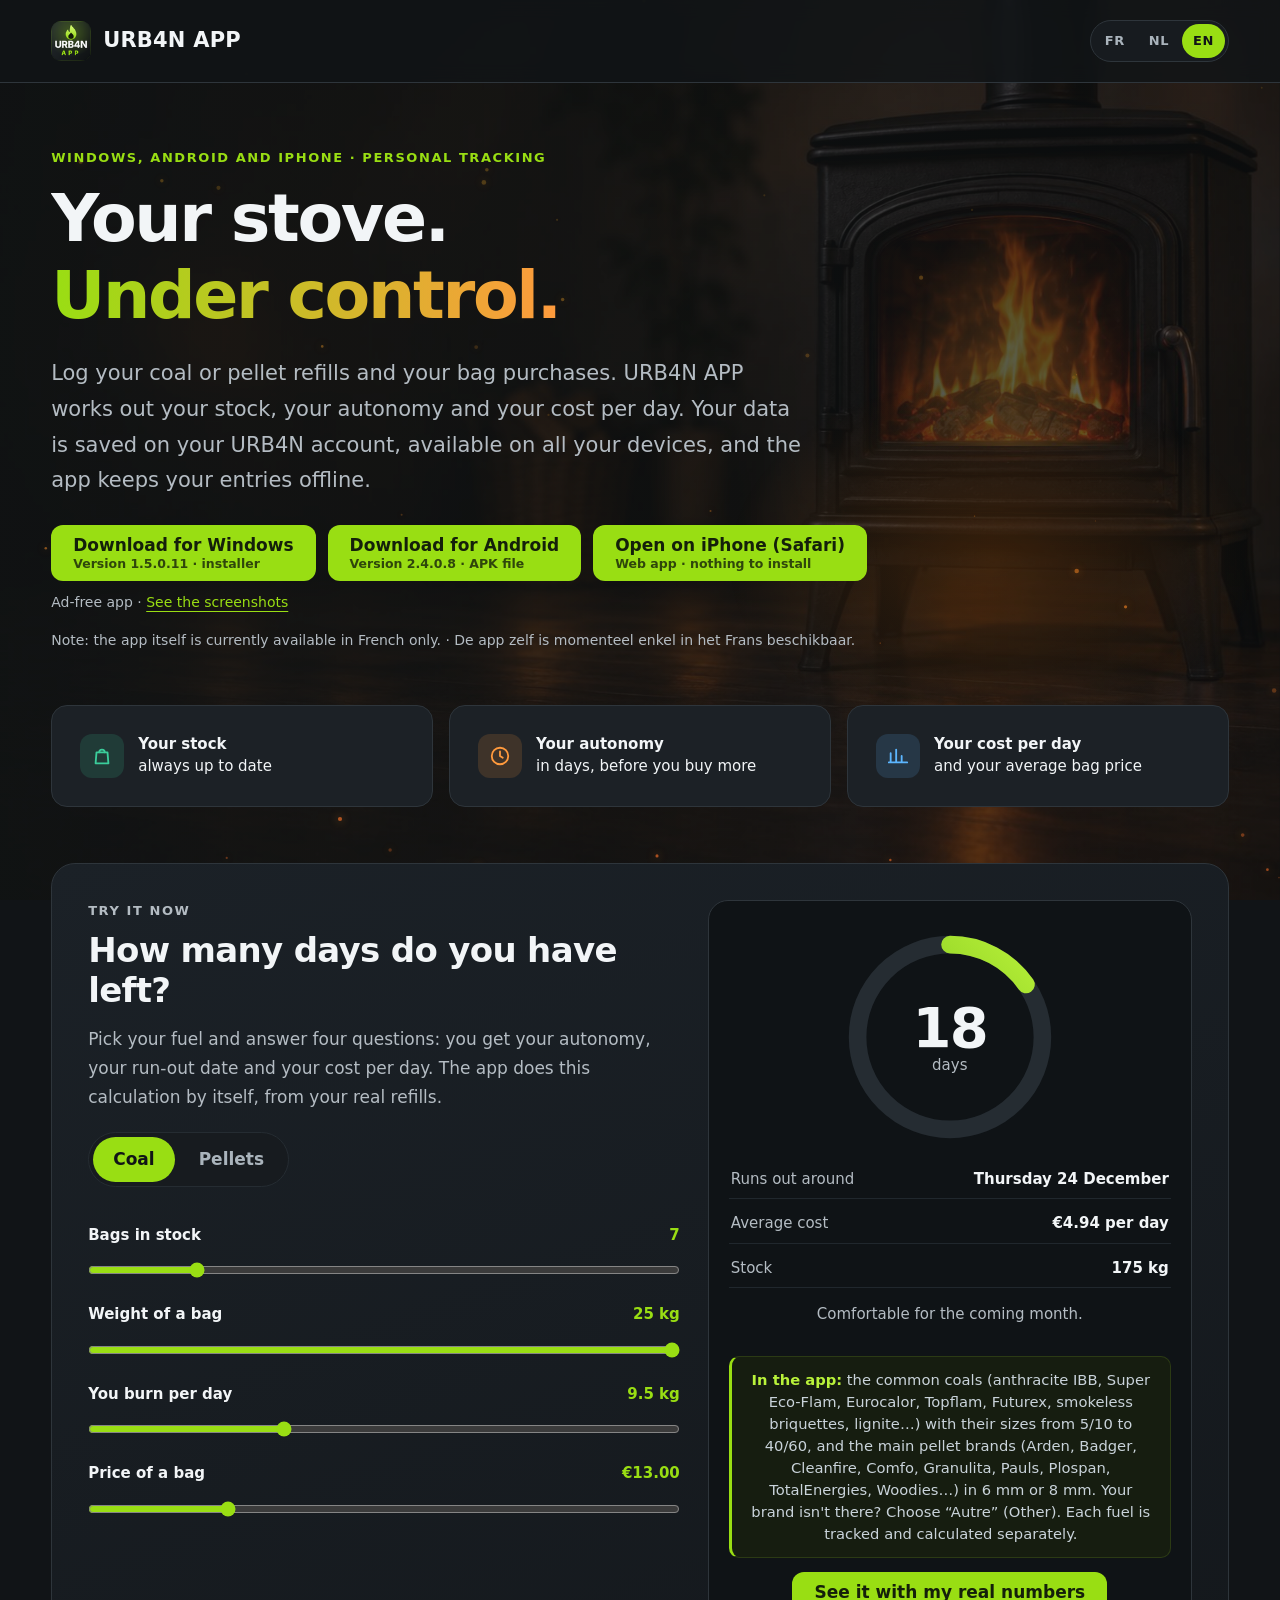
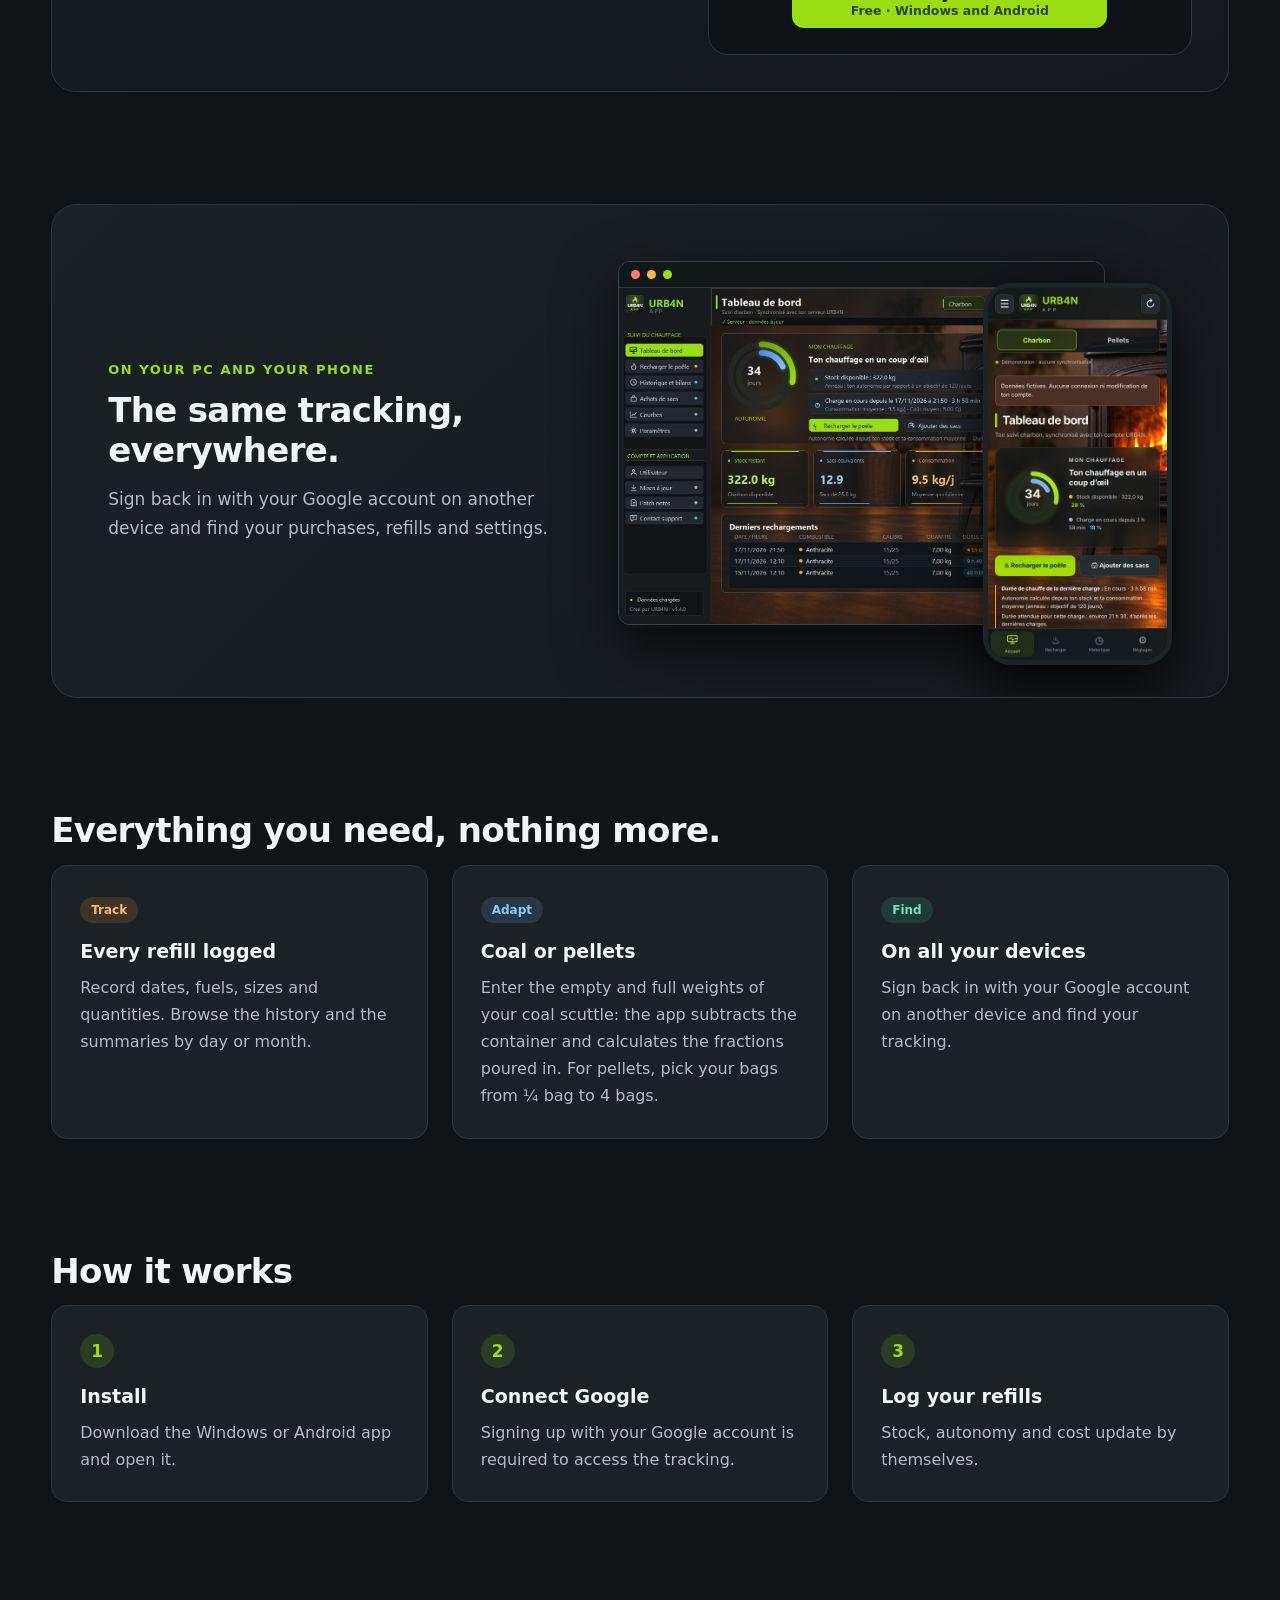
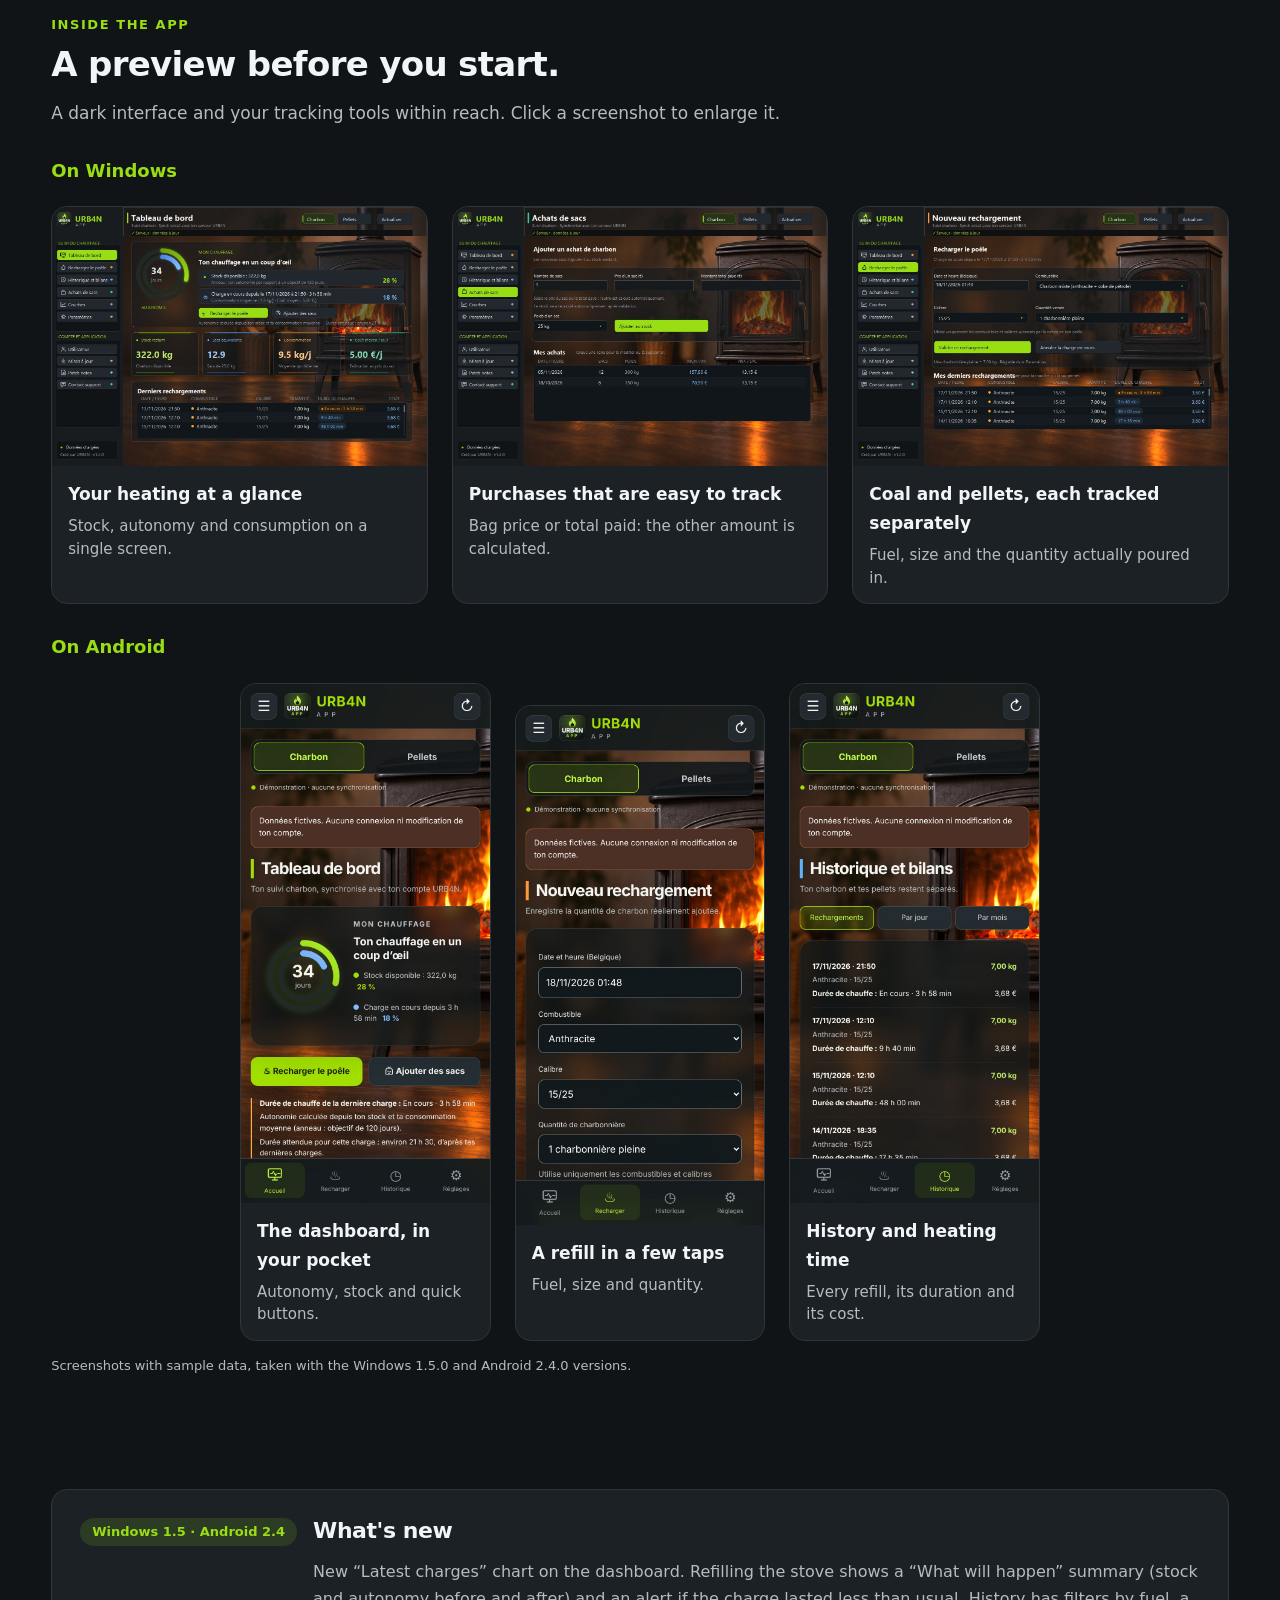
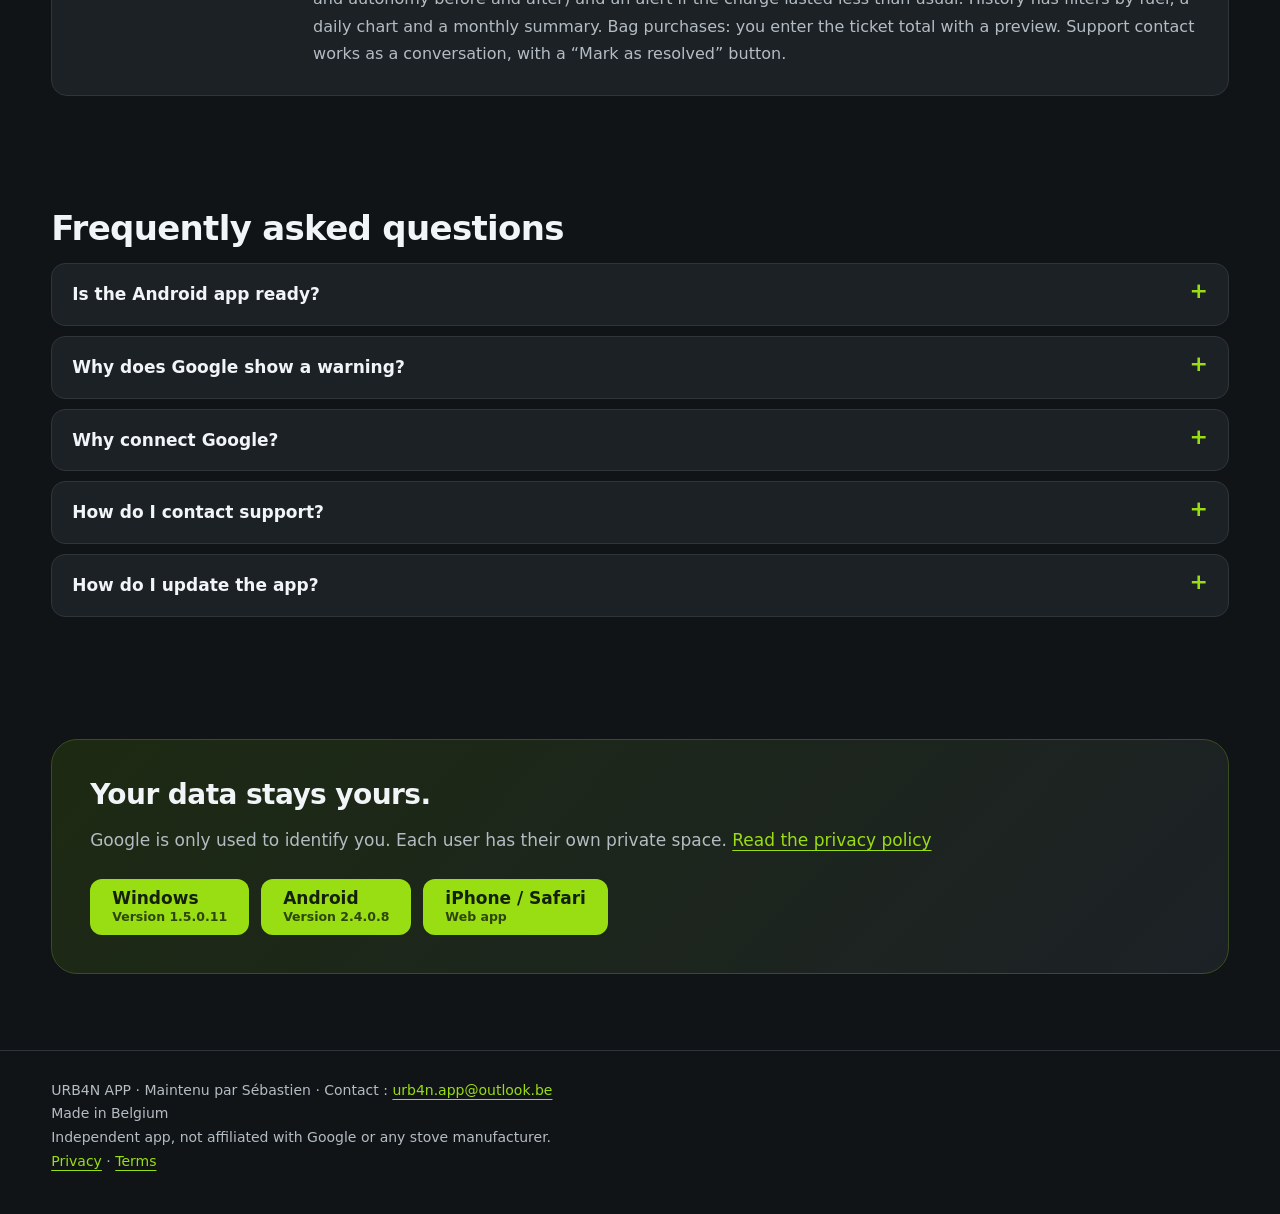
==== index.html @ 54192b62 "Site : versions 1.5.0.11 (Windows) et 2.4.0.8 (Android) Co-Authored-By: Claude Sonnet 5.5 <noreply@a" ====
<!doctype html>
<html lang="fr">
<head>
<meta charset="utf-8">
<meta name="viewport" content="width=device-width,initial-scale=1">
<meta name="description" content="URB4N APP : suivi personnel de ton poêle à charbon et à pellets sur Windows et Android, avec sauvegarde sur ton compte URB4N.">
<link rel="canonical" href="https://urb4n-app.github.io/">
<title>URB4N APP — Suivi de poêle à charbon et pellets</title>
<meta property="og:type" content="website">
<meta property="og:site_name" content="URB4N APP">
<meta property="og:locale" content="fr_BE">
<meta property="og:title" content="URB4N APP — Sais combien de jours il te reste de charbon ou de pellets">
<meta property="og:description" content="Suivi de ton poêle à charbon ou à pellets : stock, autonomie, coût par jour et alerte avant la fin de la charge. Gratuit, sans pub, sur Windows et Android.">
<meta property="og:url" content="https://urb4n-app.github.io/">
<meta property="og:image" content="https://urb4n-app.github.io/og.jpg?v=2">
<meta property="og:image:width" content="1200">
<meta property="og:image:height" content="630">
<meta property="og:image:alt" content="URB4N APP : un poêle allumé et le texte « Sais combien de jours il te reste de charbon ou de pellets »">
<meta name="twitter:card" content="summary_large_image">
<meta name="theme-color" content="#111417">
<link rel="stylesheet" href="style.css">
<link rel="stylesheet" href="anim.css">
<link rel="icon" type="image/png" href="favicon.png">
</head>
<body id="top"><svg width="0" height="0" style="position:absolute" aria-hidden="true" focusable="false"><filter id="heat" x="0" y="0" width="100%" height="100%" color-interpolation-filters="sRGB"><feTurbulence type="fractalNoise" baseFrequency="0.010 0.035" numOctaves="2" seed="3" result="n"><animate attributeName="baseFrequency" dur="5s" repeatCount="indefinite" values="0.010 0.035;0.015 0.05;0.009 0.04;0.013 0.032;0.010 0.035"/></feTurbulence><feDisplacementMap in="SourceGraphic" in2="n" scale="13" xChannelSelector="R" yChannelSelector="G"/></filter></svg><div class="scene" aria-hidden="true"><div class="scene-img"><div class="glass"><div class="glass-photo"></div></div></div></div><div class="shade" aria-hidden="true"></div><div class="fire" aria-hidden="true"></div>
<header>
<a class="brand" href="./"><img src="favicon.png" alt="" width="40" height="40">URB4N APP</a>

<div class="lang" role="group" aria-label="Langue"><button type="button" data-lang="fr" class="on" aria-pressed="true">FR</button><button type="button" data-lang="nl" aria-pressed="false">NL</button><button type="button" data-lang="en" aria-pressed="false">EN</button></div>
</header>
<main>
<div class="hero">
<div>
<p class="eyebrow">Windows, Android et iPhone · Suivi personnel</p>
<h1>Ton poêle.<br>Sous contrôle.</h1>
<p class="lede">Note tes rechargements de charbon ou de pellets et tes achats de sacs. URB4N APP calcule ton stock, ton autonomie et ton coût par jour. Tes données sont enregistrées sur ton compte URB4N, retrouvables sur tous tes appareils, et l’application garde ta saisie hors ligne.</p>
<div class="actions" id="telecharger">
<a class="button" href="https://github.com/realseb1502/urb4n-app-updates/releases/latest/download/URB4N-APP-Setup.exe">Télécharger pour Windows<small>Version 1.5.0.11 · installateur</small></a>
<a class="button" href="https://github.com/realseb1502/urb4n-app-updates/releases/download/android-v2.4.0.8/URB4N-APP-Android-Beta.apk">Télécharger pour Android<small>Version 2.4.0.8 · fichier APK</small></a>
<a class="button" href="app/">Ouvrir sur iPhone (Safari)<small>Application web · sans installation</small></a>
</div>
<p class="fine">Application sans pub · <a href="#apercus">Voir les captures</a></p>
<p class="fine lang-note" id="lang-note" hidden>Note: the app itself is currently available in French only. · De app zelf is momenteel enkel in het Frans beschikbaar.</p>
</div>
<div class="hero-art"><img src="logo.png" width="256" height="256" alt="Logo URB4N APP : une flamme sur fond sombre"></div>
</div>

<div class="promises">
<div class="card promise"><span class="pico stock"><svg width="22" height="22" viewBox="0 0 24 24" fill="none" stroke="currentColor" stroke-width="2" stroke-linecap="round" stroke-linejoin="round" aria-hidden="true"><path d="M6 8h12l1 12H5z"/><path d="M9 8a3 3 0 0 1 6 0"/></svg></span><p><b>Ton stock</b><br>toujours à jour</p></div>
<div class="card promise"><span class="pico auto"><svg width="22" height="22" viewBox="0 0 24 24" fill="none" stroke="currentColor" stroke-width="2" stroke-linecap="round" stroke-linejoin="round" aria-hidden="true"><circle cx="12" cy="12" r="9"/><path d="M12 7v5l3 2"/></svg></span><p><b>Ton autonomie</b><br>en jours, avant de racheter</p></div>
<div class="card promise"><span class="pico cost"><svg width="22" height="22" viewBox="0 0 24 24" fill="none" stroke="currentColor" stroke-width="2" stroke-linecap="round" stroke-linejoin="round" aria-hidden="true"><path d="M4 19V9M10 19V5M16 19v-7M22 19H2"/></svg></span><p><b>Ton coût par jour</b><br>et ton prix moyen du sac</p></div>
</div>


<section class="calc" id="calculateur" aria-labelledby="calc-title">
<div class="calc-box">
<div class="calc-intro">
<p class="eyebrow">Essaie tout de suite</p>
<h2 id="calc-title">Combien de jours te reste-t-il&nbsp;?</h2>
<p>Choisis ton combustible et réponds à quatre questions : tu vois ton autonomie, ta date de panne sèche et ton coût par jour. L’application fait ce calcul toute seule, à partir de tes vrais rechargements.</p>
<div class="calc-seg" role="group" aria-label="Combustible"><button type="button" class="on" data-fuel="charbon" aria-pressed="true">Charbon</button><button type="button" data-fuel="pellets" aria-pressed="false">Pellets</button></div>
<div class="calc-fields">
<label>Sacs en stock<span class="calc-val" id="v-sacs"></span><input id="c-sacs" type="range" min="0" max="40" step="1" value="7"></label>
<label>Poids d’un sac<span class="calc-val" id="v-kg"></span><input id="c-kg" type="range" min="10" max="25" step="1" value="25"></label>
<label>Tu brûles par jour<span class="calc-val" id="v-conso"></span><input id="c-conso" type="range" min="2" max="25" step="0.5" value="9.5"></label>
<label>Prix d’un sac<span class="calc-val" id="v-prix"></span><input id="c-prix" type="range" min="5" max="40" step="0.5" value="13"></label>
</div>
</div>
<div class="calc-out" aria-live="polite">
<div class="calc-ring" id="calc-ring" role="img" aria-label="Autonomie">
<svg viewBox="0 0 200 200" width="220" height="220" aria-hidden="true"><circle cx="100" cy="100" r="84" fill="none" stroke="#252c32" stroke-width="16"/><circle id="ring-arc" cx="100" cy="100" r="84" fill="none" stroke="url(#rg)" stroke-width="16" stroke-linecap="round" stroke-dasharray="0 600" transform="rotate(-90 100 100)"/><defs><linearGradient id="rg" x1="0" y1="0" x2="1" y2="1"><stop offset="0" stop-color="#5fa80a"/><stop offset="1" stop-color="#b9f23a"/></linearGradient></defs></svg>
<div class="ring-text"><b id="o-jours">0</b><span id="o-unit">jours</span></div>
</div>
<ul class="calc-facts">
<li><span>Panne sèche vers le</span><b id="o-date">—</b></li>
<li><span>Coût moyen</span><b id="o-cout">—</b></li>
<li><span>Stock</span><b id="o-stock">—</b></li>
</ul>
<p class="calc-msg" id="o-msg"></p>
<p class="calc-note"><b>Dans l’application :</b> les charbons courants (anthracite IBB, Super Eco-Flam, Eurocalor, Topflam, Futurex, boulets défumés, lignite…) avec leurs calibres du 5/10 au 40/60, et les principales marques de pellets (Arden, Badger, Cleanfire, Comfo, Granulita, Pauls, Plospan, TotalEnergies, Woodies…) en 6&nbsp;mm ou 8&nbsp;mm. Ta marque n’y est pas&nbsp;? Choisis «&nbsp;Autre&nbsp;». Chaque combustible est suivi et calculé séparément.</p>
<a class="button" href="#top">Voir ça avec mes vrais chiffres<small>Gratuit · Windows et Android</small></a>
</div>
</div>
</section>

<section class="everywhere" aria-labelledby="e-title">
<div class="everywhere-box">
<div class="everywhere-text">
<p class="eyebrow">Sur ton PC et ton téléphone</p>
<h2 id="e-title">Le même suivi, partout.</h2>
<p>Reconnecte ton compte Google sur un autre appareil et retrouve tes achats, tes rechargements et tes réglages.</p>
</div>
<div class="everywhere-art">
<div class="win-frame"><div class="win-bar"><i></i><i></i><i></i></div><img src="tableau-de-bord.jpg" width="1274" height="881" alt="Tableau de bord URB4N APP sur Windows" loading="lazy" decoding="async"></div>
<div class="phone-frame"><img src="android-accueil.jpg" width="824" height="1720" alt="Accueil de l’application Android" loading="lazy" decoding="async"></div>
</div>
</div>
</section>

<section aria-labelledby="f-title">
<h2 id="f-title">Tout ce qu’il faut, rien de plus.</h2>
<div class="grid">
<div class="card"><span class="ftag t-orange">Suivre</span><h3>Chaque rechargement noté</h3><p>Enregistre dates, combustibles, calibres et quantités. Consulte l’historique et les bilans par jour ou par mois.</p></div>
<div class="card"><span class="ftag t-blue">Adapter</span><h3>Charbon ou pellets</h3><p>Renseigne les poids vide et plein de ta charbonnière : l’application déduit le récipient et calcule les fractions versées. Pour les pellets, choisis tes sacs du ¼ de sac à 4 sacs.</p></div>
<div class="card"><span class="ftag t-teal">Retrouver</span><h3>Sur tous tes appareils</h3><p>Reconnecte ton compte Google sur un autre appareil et retrouve ton suivi.</p></div>
</div>
</section>

<section aria-labelledby="h-title">
<h2 id="h-title">Comment ça marche</h2>
<div class="grid">
<div class="card"><span class="num">1</span><h3>Installe</h3><p>Télécharge l’application Windows ou Android et ouvre-la.</p></div>
<div class="card"><span class="num">2</span><h3>Connecte Google</h3><p>Une inscription avec ton compte Google est requise pour accéder au suivi.</p></div>
<div class="card"><span class="num">3</span><h3>Note tes rechargements</h3><p>Stock, autonomie et coût se mettent à jour tout seuls.</p></div>
</div>
</section>

<section id="apercus" aria-labelledby="screenshots-title">
<div class="gallery-heading">
<div><p class="eyebrow">À l’intérieur de l’application</p><h2 id="screenshots-title">Un aperçu avant de te lancer.</h2></div>
</div>
<p class="gallery-intro">Une interface sombre et tes outils de suivi à portée de main. Clique sur une capture pour l’agrandir.</p>
<h3 class="gallery-sub">Sur Windows</h3>
<div class="gallery-grid">
<figure class="screenshot-card">
<a class="gallery-open" href="tableau-de-bord.jpg" data-caption="Tableau de bord — stock, autonomie et consommation en un coup d’œil (données fictives).">
<img src="tableau-de-bord.jpg" width="1274" height="881" alt="Tableau de bord URB4N APP : 34 jours d’autonomie, 322 kg de stock, consommation moyenne et derniers rechargements." loading="lazy" decoding="async"><span class="zoom-label" aria-hidden="true">Agrandir ↗</span></a>
<figcaption><h3>Ton chauffage en un coup d’œil</h3><p>Stock, autonomie et consommation sur un seul écran.</p></figcaption>
</figure>
<figure class="screenshot-card">
<a class="gallery-open" href="achats-sacs.jpg" data-caption="Achats de sacs — saisis le prix d’un sac ou le montant total payé (données fictives).">
<img src="achats-sacs.jpg" width="1274" height="881" alt="Achats de sacs : formulaire avec nombre de sacs, prix d’un sac et montant total payé, et liste des achats." loading="lazy" decoding="async"><span class="zoom-label" aria-hidden="true">Agrandir ↗</span></a>
<figcaption><h3>Des achats faciles à suivre</h3><p>Prix du sac ou total payé : l’autre montant est calculé.</p></figcaption>
</figure>
<figure class="screenshot-card">
<a class="gallery-open" href="rechargement.jpg" data-caption="Rechargement — choisis le combustible, le calibre et la quantité versée (données fictives).">
<img src="rechargement.jpg" width="1274" height="881" alt="Formulaire de rechargement avec choix du combustible, du calibre et de la quantité versée, et la liste des derniers rechargements." loading="lazy" decoding="async"><span class="zoom-label" aria-hidden="true">Agrandir ↗</span></a>
<figcaption><h3>Charbon et pellets, chacun son suivi</h3><p>Combustible, calibre et quantité réellement versée.</p></figcaption>
</figure>
</div>
<h3 class="gallery-sub">Sur Android</h3>
<div class="gallery-grid phone-grid">
<figure class="screenshot-card phone-card">
<a class="gallery-open" href="android-accueil.jpg" data-caption="Android — tableau de bord avec jours estimés et stock restant (données fictives).">
<img src="android-accueil.jpg" width="824" height="1720" alt="Tableau de bord Android : 34 jours estimés, stock de 322 kg, boutons Recharger le poêle et Ajouter des sacs." loading="lazy" decoding="async"><span class="zoom-label" aria-hidden="true">Agrandir ↗</span></a>
<figcaption><h3>Le tableau de bord, dans ta poche</h3><p>Autonomie, stock et boutons rapides.</p></figcaption>
</figure>
<figure class="screenshot-card phone-card">
<a class="gallery-open" href="android-rechargement.jpg" data-caption="Android — nouveau rechargement : date, combustible, calibre et quantité (données fictives).">
<img src="android-rechargement.jpg" width="824" height="1720" alt="Formulaire de nouveau rechargement Android avec date, combustible, calibre et quantité de charbonnière." loading="lazy" decoding="async"><span class="zoom-label" aria-hidden="true">Agrandir ↗</span></a>
<figcaption><h3>Un rechargement en quelques touches</h3><p>Combustible, calibre et quantité.</p></figcaption>
</figure>
<figure class="screenshot-card phone-card">
<a class="gallery-open" href="android-historique.jpg" data-caption="Android — historique des rechargements avec durée de chauffe et coût (données fictives).">
<img src="android-historique.jpg" width="824" height="1720" alt="Historique Android des rechargements avec quantité, durée de chauffe et coût." loading="lazy" decoding="async"><span class="zoom-label" aria-hidden="true">Agrandir ↗</span></a>
<figcaption><h3>Historique et durée de chauffe</h3><p>Chaque rechargement, sa durée et son coût.</p></figcaption>
</figure>
</div>
<p class="gallery-note">Captures avec des données fictives, réalisées avec les versions Windows 1.5.0 et Android 2.4.0.</p>
</section>

<section aria-labelledby="n-title">
<div class="card news">
<span class="tag">Windows 1.5 · Android 2.4</span>
<div><h2 id="n-title" style="font-size:22px">Nouveautés</h2>
<p>Nouveau graphique « Dernières charges » sur le tableau de bord. Recharger le poêle affiche un résumé « Ce qui va se passer » (stock et autonomie avant et après) et une alerte si la charge a duré moins longtemps que d’habitude. L’historique a des filtres par combustible, un graphique par jour et un bilan mensuel. Achats de sacs : tu saisis le total du ticket avec un aperçu. Contact support en conversation, avec un bouton « Marquer comme résolu ».</p>
</div>
</section>

<section aria-labelledby="q-title">
<h2 id="q-title">Questions fréquentes</h2>
<details><summary>L’application Android est-elle prête ?</summary><div><p>Oui, c’est la version 2.4.0.8, installée par fichier APK hors Google Play (Android 8 ou plus récent, appareil 64 bits avec services Google Play). Les mises à jour se font depuis la page « Mises à jour » de l’application.</p></div></details>
<details><summary>Pourquoi Google affiche-t-il un avertissement ?</summary><div><p>Le projet Google est en Production, mais la validation Google est encore en préparation : un avertissement et un plafond de connexions peuvent s’appliquer. Aucun compte Google n’est fourni avec l’application, et une installation vierge nécessite encore une configuration de connexion fournie par l’éditeur.</p></div></details>
<details><summary>Pourquoi connecter Google ?</summary><div><p>Google sert uniquement à prouver qui tu es (adresse e-mail et identifiant). Ton compte URB4N est créé à la première connexion et tes données sont enregistrées sur le serveur de l’éditeur, sans accès à ton Drive.</p></div></details>
<details><summary>Comment contacter le support ?</summary><div><p>Dans l’application, le menu « Contact support » (bouton « Créer un ticket ») envoie volontairement un titre, une description et, si tu le souhaites, une capture. Ces rapports sont conservés sur le serveur de l’éditeur. Tu retrouves ensuite la conversation dans la même page.</p></div></details>
<details><summary>Comment mettre à jour l’application ?</summary><div><p>Les mises à jour se font directement depuis l’application. Elle te propose la nouvelle version au démarrage.</p></div></details>
</section>

<section class="trust-cta" aria-labelledby="t-title">
<div class="trust-box">
<div><h2 id="t-title">Tes données restent à toi.</h2>
<p>Google sert uniquement à t’identifier. Chaque utilisateur a son propre espace privé. <a href="confidentialite.html">Lire la confidentialité</a></p></div>
<div class="actions">
<a class="button" href="https://github.com/realseb1502/urb4n-app-updates/releases/latest/download/URB4N-APP-Setup.exe">Windows<small>Version 1.5.0.11</small></a>
<a class="button" href="https://github.com/realseb1502/urb4n-app-updates/releases/download/android-v2.4.0.8/URB4N-APP-Android-Beta.apk">Android<small>Version 2.4.0.8</small></a>
<a class="button" href="app/">iPhone / Safari<small>Application web</small></a>
</div>
</div>
</section>
</main>
<footer>URB4N APP · Maintenu par Sébastien · Contact : <a href="mailto:urb4n.app@outlook.be">urb4n.app@outlook.be</a>
<br>Fait en Belgique<br>Application indépendante, sans affiliation avec Google ou un fabricant de poêles.<br><a href="confidentialite.html">Confidentialité</a> · <a href="conditions.html">Conditions</a></footer>
<dialog class="capture-viewer" id="capture-viewer" aria-labelledby="capture-caption">
<form method="dialog"><button class="capture-close" aria-label="Fermer la capture">Fermer <span aria-hidden="true">×</span></button></form>
<img id="capture-image" alt="">
<p id="capture-caption"></p>
<div class="capture-navigation"><button type="button" id="capture-prev" aria-label="Capture précédente">← Précédente</button><span id="capture-position" aria-live="polite"></span><button type="button" id="capture-next" aria-label="Capture suivante">Suivante →</button></div>
</dialog>
<script src="i18n.js"></script>
<script src="gallery.js" defer></script>
<script src="flame.js" defer></script><script src="anim.js" defer></script><script>
(function(){
var $=function(i){return document.getElementById(i)};
var f1=new Intl.NumberFormat("fr-BE",{maximumFractionDigits:1}),eur=new Intl.NumberFormat("fr-BE",{style:"currency",currency:"EUR"});
function L(){return window.URB4N_I18N?window.URB4N_I18N.dyn():{day:"jour",days:"jours",per:" par jour",out:"déjà en panne",loc:"fr-BE",aria:"Autonomie : ",m0:"Plus de stock : il est temps d’en racheter.",m1:"Moins d’une semaine : pense à racheter des sacs.",m2:"Confortable pour le mois qui vient.",m3:"Belle réserve : tu es tranquille pour longtemps."}}
function calc(){
 var l=L(),f1=new Intl.NumberFormat(l.loc,{maximumFractionDigits:1}),eur=new Intl.NumberFormat(l.loc,{style:"currency",currency:"EUR"});
 var sacs=+$("c-sacs").value,kg=+$("c-kg").value,conso=+$("c-conso").value,prix=+$("c-prix").value;
 var stock=sacs*kg,jours=conso>0?stock/conso:0,j=Math.floor(jours);
 $("v-sacs").textContent=sacs;$("v-kg").textContent=kg+" kg";$("v-conso").textContent=f1.format(conso)+" kg";$("v-prix").textContent=eur.format(prix);
 $("o-jours").textContent=j;$("o-unit").textContent=j<=1?l.day:l.days;
 $("o-stock").textContent=f1.format(stock)+" kg";
 $("o-cout").textContent=kg>0?eur.format(conso*prix/kg)+l.per:"—";
 var d=new Date();d.setDate(d.getDate()+j);
 $("o-date").textContent=stock>0?d.toLocaleDateString(l.loc,{weekday:"long",day:"numeric",month:"long"}):l.out;
 var arc=$("ring-arc"),len=2*Math.PI*84,r=Math.max(0,Math.min(1,jours/120));
 arc.setAttribute("stroke-dasharray",(len*r)+" "+len);
 $("o-msg").textContent=j<=0?l.m0:j<7?l.m1:j<30?l.m2:l.m3;
 $("calc-ring").setAttribute("aria-label",l.aria+j+" "+(j<=1?l.day:l.days));
}
var FUEL={charbon:{kg:[10,25,25],conso:[2,25,9.5],prix:[5,40,13],sacs:7},pellets:{kg:[5,15,15],conso:[1,15,6],prix:[3,15,7.5],sacs:20}};
function setFuel(n){var F=FUEL[n];[["kg","c-kg"],["conso","c-conso"],["prix","c-prix"]].forEach(function(p){var e=$(p[1]),v=F[p[0]];e.min=v[0];e.max=v[1];e.value=v[2]});$("c-sacs").value=F.sacs;
 document.querySelectorAll(".calc-seg button").forEach(function(b){var on=b.dataset.fuel===n;b.classList.toggle("on",on);b.setAttribute("aria-pressed",on)});calc()}
document.querySelectorAll(".calc-seg button").forEach(function(b){b.addEventListener("click",function(){setFuel(b.dataset.fuel)})});
document.addEventListener("langchange",calc);
document.querySelectorAll(".calc input").forEach(function(e){e.addEventListener("input",calc)});calc();
})();
</script>
<script data-goatcounter="https://urb4napp.goatcounter.com/count" async src="//gc.zgo.at/count.js"></script>
</body>
</html>
---- style.css ----
:root{color-scheme:dark;--bg:#111417;--bg2:#171b1f;--card:#1c2126;--line:#2e353b;--accent:#99de13;--accent-ink:#14200a;--text:#f2f5f7;--muted:#b4bcc3;--warm:#ff9a3d}
*{box-sizing:border-box}
html{scroll-behavior:smooth}
body{margin:0;background:var(--bg);color:var(--text);font:17px/1.7 system-ui,-apple-system,"Segoe UI",sans-serif}
a{color:var(--accent);text-underline-offset:4px}
img{max-width:100%}
header,main,footer{max-width:none;margin:auto;padding:0 24px}
header{flex-wrap:wrap;display:flex;align-items:center;justify-content:space-between;gap:20px;padding-top:20px;padding-bottom:20px;border-bottom:1px solid var(--line)}
.brand{display:flex;align-items:center;gap:12px;font-weight:800;font-size:21px;letter-spacing:.01em;text-decoration:none;color:var(--text)}
.brand img{width:40px;height:40px;border-radius:10px}
nav{display:flex;gap:22px;flex-wrap:wrap;font-size:15px}
nav a{color:var(--muted);text-decoration:none}
nav a:hover,nav a[aria-current]{color:var(--text)}
h1{font-size:clamp(34px,5.6vw,62px);line-height:1.07;letter-spacing:-.035em;margin:14px 0 20px}
h2{font-size:clamp(24px,3.2vw,34px);line-height:1.2;letter-spacing:-.02em;margin:0 0 14px}
h3{font-size:19px;margin:0 0 6px}
p{margin:0 0 14px}
.eyebrow{color:var(--accent);font-size:13px;font-weight:700;letter-spacing:.12em;text-transform:uppercase;margin:0 0 8px}
.date{color:var(--muted);font-size:14px}
.hero{display:grid;grid-template-columns:1.1fr .9fr;gap:40px;align-items:center;padding:64px 0 48px}
.lede{font-size:19px;color:var(--muted);max-width:34em}
.hero-art{display:flex;justify-content:center}
.hero-art img{width:min(100%,320px);height:auto;border-radius:56px;box-shadow:0 30px 90px #99de1326,0 0 0 1px #ffffff14}
.actions{display:flex;flex-wrap:wrap;gap:12px;margin:26px 0 10px}
.button{display:inline-flex;flex-direction:column;justify-content:center;min-height:56px;padding:9px 22px;border-radius:12px;background:var(--accent);color:var(--accent-ink);font-weight:800;text-decoration:none;line-height:1.25;transition:transform .15s,filter .15s}
.button small{font-weight:600;font-size:12.5px;opacity:.8}
.button:hover{filter:brightness(1.08);transform:translateY(-1px)}
.button.ghost{background:transparent;color:var(--text);border:1px solid #4a545c}
.button.ghost:hover{border-color:var(--accent)}
.button.disabled{opacity:.6;cursor:not-allowed;border-style:dashed}.button.disabled:hover{border-color:#4a545c;filter:none;transform:none}
.button:focus-visible,a:focus-visible,summary:focus-visible{outline:3px solid var(--accent);outline-offset:3px}
.fine{font-size:14px;color:var(--muted)}
section{padding:44px 0}
.alt{background:var(--bg2);border-block:1px solid var(--line);max-width:none;padding-inline:0}
.wrap{max-width:none;margin:auto;padding:0 24px}
.grid{display:grid;grid-template-columns:repeat(3,1fr);gap:16px}
.card{background:var(--card);border:1px solid var(--line);border-radius:16px;padding:22px}
.card p{color:var(--muted);margin:0;font-size:16px}
.card .num{display:inline-grid;place-items:center;width:34px;height:34px;border-radius:50%;background:#99de1322;color:var(--accent);font-weight:800;margin-bottom:12px}
.notice{background:var(--card);border:1px solid var(--line);border-left:4px solid var(--warm);border-radius:14px;padding:20px 22px}
.notice p{color:var(--muted);margin:0 0 8px;font-size:16px}
.notice p:last-child{margin:0}
.news{display:flex;gap:16px;align-items:flex-start}
.tag{flex:none;background:#99de1322;color:var(--accent);font-weight:800;font-size:13px;border-radius:999px;padding:3px 12px}
.gallery-heading{display:flex;justify-content:space-between;align-items:flex-end;gap:16px;flex-wrap:wrap}
.gallery-intro{color:var(--muted)}
.gallery-grid{display:grid;grid-template-columns:repeat(3,1fr);gap:16px;margin-top:20px}
.screenshot-card{margin:0;background:var(--card);border:1px solid var(--line);border-radius:16px;overflow:hidden}
.gallery-open{position:relative;display:block;overflow:hidden}
.gallery-open img{display:block;width:100%;height:auto;transition:transform .3s}
.gallery-open:hover img{transform:scale(1.03)}
.zoom-label{position:absolute;right:10px;bottom:10px;background:#000b;color:#fff;font-size:12px;border-radius:8px;padding:3px 9px}
figcaption{padding:14px 16px}
figcaption p{margin:0;color:var(--muted);font-size:15px;line-height:1.5}
figcaption h3{font-size:17px}
.gallery-sub{margin:28px 0 0;font-size:18px;color:var(--accent)}
.phone-grid{max-width:800px;margin-inline:auto}
.phone-card .gallery-open img{aspect-ratio:824/1720;object-fit:cover;object-position:top}
.gallery-note{font-size:13px;color:var(--muted);margin:14px 0 0}
details{background:var(--card);border:1px solid var(--line);border-radius:14px;margin:0 0 10px}
summary{cursor:pointer;padding:16px 20px;font-weight:700;list-style:none;display:flex;justify-content:space-between;gap:16px}
summary::-webkit-details-marker{display:none}
summary::after{content:"+";color:var(--accent);font-size:22px;line-height:1}
details[open] summary::after{content:"–"}
details div{padding:0 20px 14px;color:var(--muted);font-size:16px}
details p{margin:0 0 10px}
.body{max-width:760px;margin:auto;padding:48px 0 40px}
.body h2{margin-top:34px;font-size:24px}
.body li{margin-bottom:8px}
.body p,.body li{color:#dfe5ea}
footer{border-top:1px solid var(--line);padding-top:28px;padding-bottom:40px;color:var(--muted);font-size:14px;margin-top:20px}
.capture-viewer{width:min(1400px,96vw);max-height:95dvh;padding:20px;border:1px solid var(--line);border-radius:18px;background:#141719;color:var(--text);overflow:auto;box-shadow:0 30px 100px #0009}
.capture-viewer::backdrop{background:#000d;backdrop-filter:blur(6px)}
.capture-viewer form{display:flex;justify-content:flex-end;margin-bottom:12px}
.capture-viewer button{font:inherit;font-size:14px;color:var(--text);background:#242a2f;border:1px solid #454d54;border-radius:9px;padding:8px 13px;cursor:pointer}
.capture-viewer button:hover{border-color:var(--accent)}
.capture-viewer button:focus-visible{outline:3px solid var(--accent);outline-offset:3px}
.capture-viewer img{display:block;max-width:100%;max-height:70dvh;width:auto;height:auto;margin:auto;border-radius:8px}
#capture-caption{margin:16px 0;font-size:15px;color:var(--muted);text-align:center}
.capture-navigation{display:flex;justify-content:space-between;align-items:center;gap:12px}
#capture-position{font-size:13px;color:var(--muted)}
body.viewer-open{overflow:hidden}
@media(min-width:761px){.hero{grid-template-columns:1fr;min-height:520px}.hero-art{display:none}}
@media(max-width:760px){.hero{grid-template-columns:1fr;padding:36px 0 28px;gap:24px}.hero-art{order:-1;justify-content:flex-start}.hero-art img{width:112px;border-radius:28px}.grid,.gallery-grid{grid-template-columns:1fr}.actions .button{width:100%}.news{flex-direction:column;gap:8px}section{padding:32px 0}}
@media(prefers-reduced-motion:reduce){html{scroll-behavior:auto}*{transition:none!important}}

.scene{position:fixed;inset:0;z-index:-3;overflow:hidden;background:#0e1011}
.scene-img{position:absolute;top:50%;transform:translateY(-50%);width:max(100vw,140vh);aspect-ratio:1484/1060;left:calc((100vw - max(100vw,140vh))*.68);background:url(stove-room.jpg) 0 0/100% 100% no-repeat}
.glass{position:absolute;left:69.2%;top:24.5%;width:19%;height:25%;overflow:hidden;border-radius:38% 38% 3% 3%/26% 26% 3% 3%;filter:url(#heat)}
.glass-photo{position:absolute;width:526.3%;height:400%;left:-364.2%;top:-98%;background:url(stove-room.jpg) 0 0/100% 100% no-repeat}
.glass.gl{filter:none}.glass.gl .glass-photo{display:none}.glass-canvas{position:absolute;inset:0;width:100%;height:100%;display:block}.glass::after{content:"";position:absolute;inset:0;background:radial-gradient(ellipse at 50% 95%,#ffb43c88,transparent 70%);mix-blend-mode:screen;animation:glow 1.7s ease-in-out infinite alternate}
@keyframes glow{0%{opacity:.15}30%{opacity:.7}55%{opacity:.35}100%{opacity:.85}}
.shade{position:fixed;inset:0;z-index:-2;pointer-events:none;background:linear-gradient(90deg,#101314ee,#101314a0)}
.fire{position:fixed;right:0;bottom:15vh;width:45vw;height:45vh;z-index:-1;pointer-events:none;background:radial-gradient(ellipse,#ff74002e,transparent 65%);animation:flicker 2.8s ease-in-out infinite alternate}
@keyframes flicker{0%{opacity:.3;transform:scaleY(.88)}38%{opacity:.7}62%{opacity:.45;transform:scaleY(1)}100%{opacity:.85;transform:scaleY(1.06)}}
@media(max-width:760px){.shade{background:linear-gradient(180deg,#101314f0,#101314b8)}.fire{width:80vw}}
@media(prefers-reduced-motion:reduce){.fire,.glass::after{animation:none}.glass{filter:none}.fire{opacity:.5}}

/* Accueil : promesses, « partout », étiquettes et bloc final */
.promises{display:grid;grid-template-columns:repeat(3,1fr);gap:16px;margin-top:-10px}
.card{transition:transform .2s ease,border-color .2s ease}
.card:hover{transform:translateY(-4px);border-color:#99de1388}
.promise{display:flex;gap:14px;align-items:center;padding:18px 20px}
.promise p{color:var(--text);font-size:15px;line-height:1.45}
.promise p b{font-weight:700}
.pico{flex:none;display:grid;place-items:center;width:44px;height:44px;border-radius:12px}
.pico.stock{background:#3bcd9b26;color:#3bcd9b}.pico.auto{background:#ff9a3d26;color:#ff9a3d}.pico.cost{background:#5cb6ff26;color:#5cb6ff}
.everywhere-box{display:grid;grid-template-columns:1fr 1.2fr;gap:30px;align-items:center;background:linear-gradient(135deg,#1c2126,#161a1e);border:1px solid var(--line);border-radius:26px;padding:40px;overflow:hidden}
.everywhere-text h2{font-size:clamp(26px,3.2vw,34px)}
.everywhere-text p:last-child{color:var(--muted);margin:0}
.everywhere-art{position:relative;min-height:320px}
.win-frame{width:88%;background:#171c20;border:1px solid #39434a;border-radius:12px;box-shadow:0 24px 60px #000a;overflow:hidden}
.win-bar{display:flex;gap:7px;padding:8px 12px;background:#12171a;border-bottom:1px solid var(--line)}
.win-bar i{width:9px;height:9px;border-radius:50%;background:#ff7a6b}.win-bar i:nth-child(2){background:#f5b94a}.win-bar i:nth-child(3){background:var(--accent)}
.win-frame img{display:block;width:100%;height:auto}
.phone-frame{position:absolute;right:0;bottom:-24px;width:34%;max-width:150px;background:#0b0e10;border:5px solid #1d2428;border-radius:28px;box-shadow:0 24px 60px #000c;overflow:hidden}
.phone-frame img{display:block;width:100%;height:auto}
.ftag{display:inline-block;font-size:12px;font-weight:700;padding:3px 11px;border-radius:99px;margin-bottom:12px}
.t-orange{background:#ff9a3d26;color:#ffb866}.t-blue{background:#5cb6ff26;color:#8cc9ff}.t-teal{background:#3bcd9b26;color:#6fe0bb}
.trust-box{display:flex;flex-wrap:wrap;gap:24px;align-items:center;justify-content:space-between;background:linear-gradient(135deg,#1d2a12,#1c2126);border:1px solid #3a4d22;border-radius:26px;padding:38px}
.trust-box h2{font-size:clamp(22px,2.6vw,28px)}
.trust-box p{color:var(--muted);margin:0}
.trust-box .actions{margin:0}
@media(max-width:760px){.promises{grid-template-columns:1fr}.everywhere-box{grid-template-columns:1fr;padding:26px}.everywhere-art{min-height:0;margin-bottom:30px}.trust-box{padding:26px}}
@media(prefers-reduced-motion:reduce){.card,.card:hover{transition:none;transform:none}}
@media(min-width:1100px){header,main,footer,.wrap{padding-left:4vw;padding-right:4vw}h1{font-size:clamp(56px,5.2vw,84px)}.lede{font-size:21px;max-width:36em}.grid{gap:24px}.card{padding:28px}section{padding:56px 0}.everywhere-box{padding:56px;gap:48px}.everywhere-art{min-height:380px}.phone-frame{max-width:190px}.gallery-grid{gap:24px}}

/* Calculateur d'autonomie */
.calc-box{display:grid;grid-template-columns:1.1fr .9fr;gap:28px;background:linear-gradient(160deg,#1b2127,#14181c);border:1px solid var(--line);border-radius:24px;padding:36px}
.calc-intro p{color:var(--muted)}
.calc-fields{display:grid;gap:18px;margin-top:22px}
.calc-fields label{display:grid;grid-template-columns:1fr auto;gap:8px 12px;font-weight:600;font-size:15px}
.calc-fields input{grid-column:1/-1;width:100%;accent-color:var(--accent);height:28px;margin:0}
.calc-val{color:var(--accent);font-weight:800;font-variant-numeric:tabular-nums}
.calc-out{display:flex;flex-direction:column;align-items:center;justify-content:center;gap:14px;text-align:center;background:#0f1316;border:1px solid var(--line);border-radius:20px;padding:26px 20px}
.calc-ring{position:relative;width:220px;height:220px}
.ring-text{position:absolute;inset:0;display:grid;place-content:center;line-height:1.05}
.ring-text b{font-size:56px;letter-spacing:-.03em}
.ring-text span{color:var(--muted);font-size:15px}
.calc-facts{list-style:none;margin:0;padding:0;display:grid;gap:6px;width:100%}
.calc-facts li{display:flex;justify-content:space-between;gap:12px;font-size:15px;border-bottom:1px solid #20272d;padding:6px 2px}
.calc-facts span{color:var(--muted)}
.calc-facts b{text-align:right}
.calc-msg{margin:0;color:var(--muted);font-size:15px;min-height:1.5em}
@media(max-width:860px){.calc-box{grid-template-columns:1fr;padding:24px}}
@media(prefers-reduced-motion:no-preference){#ring-arc{transition:stroke-dasharray .35s ease}}

.calc-seg{display:inline-flex;gap:4px;padding:4px;margin:6px 0 14px;border:1px solid #252c32;border-radius:999px;background:#171b1f}
.calc-seg button{font:inherit;font-weight:600;color:#aab4bc;background:none;border:0;border-radius:999px;padding:8px 20px;cursor:pointer}
.calc-seg button.on{background:#99de13;color:#111417}
.calc-seg button:focus-visible{outline:2px solid #99de13;outline-offset:2px}
.calc-note{margin:14px 0 0;padding:12px 14px;border:1px solid #2b3a14;border-left:3px solid #99de13;border-radius:10px;background:#161d10;color:#c9d3da;font-size:.92rem;line-height:1.5}
.calc-note b{color:#b9f23a}

.lang{display:inline-flex;gap:2px;padding:3px;border:1px solid var(--line);border-radius:999px;background:#171b1f;flex:none}
.lang button{font:inherit;font-size:13px;font-weight:700;letter-spacing:.04em;color:#aab4bc;background:none;border:0;border-radius:999px;padding:6px 11px;cursor:pointer}
.lang button.on{background:#99de13;color:#111417}
.lang button:focus-visible{outline:2px solid #99de13;outline-offset:2px}
.lang-note{margin-top:6px}
---- anim.css ----
/* ===== Animations URB4N ===== */
.progress{position:fixed;left:0;top:0;height:3px;width:100%;transform-origin:0 50%;transform:scaleX(0);background:linear-gradient(90deg,var(--accent),var(--warm));z-index:50;pointer-events:none}
.embers{position:fixed;inset:0;width:100%;height:100%;z-index:-1;pointer-events:none}
header{position:sticky;top:0;z-index:40;background:#111417cc;backdrop-filter:blur(10px);transition:box-shadow .3s}
header.scrolled{box-shadow:0 10px 30px #0008}
.brand img{transition:transform .5s cubic-bezier(.2,.9,.3,1.4)}
.brand:hover img{transform:rotate(-8deg) scale(1.12)}
nav a{position:relative}
nav a::after{content:"";position:absolute;left:0;right:0;bottom:-4px;height:2px;background:var(--accent);transform:scaleX(0);transform-origin:left;transition:transform .3s}
nav a:hover::after,nav a[aria-current]::after{transform:scaleX(1)}

/* Entrée du hero */
.js .hero .eyebrow,.js .hero .lede,.js .hero .actions,.js .hero .fine{opacity:0;transform:translateY(18px);animation:rise .8s cubic-bezier(.2,.8,.2,1) forwards}
.js .hero .eyebrow{animation-delay:.05s}
.js .hero .lede{animation-delay:.55s}
.js .hero .actions{animation-delay:.75s}
.js .hero .fine{animation-delay:.95s}
.word{display:inline-block;overflow:hidden;vertical-align:bottom;padding-bottom:.08em}
.word>span{display:inline-block;transform:translateY(105%);animation:wordup .8s cubic-bezier(.2,.8,.2,1) forwards}
h1 .accent-word>span{background:linear-gradient(90deg,var(--accent),var(--warm),var(--accent));background-size:200% 100%;-webkit-background-clip:text;background-clip:text;color:transparent;animation:wordup .8s cubic-bezier(.2,.8,.2,1) forwards,sheen 5s linear 1.2s infinite}
@keyframes rise{to{opacity:1;transform:none}}
@keyframes wordup{to{transform:none}}
@keyframes sheen{to{background-position:200% 0}}

/* Boutons */
.button{position:relative;overflow:hidden;isolation:isolate}
.button::after{content:"";position:absolute;inset:0;background:linear-gradient(110deg,transparent 30%,#ffffff66 50%,transparent 70%);transform:translateX(-120%);z-index:-1}
.button:hover::after{transform:translateX(120%);transition:transform .7s}
.button:hover{transform:translateY(-3px);box-shadow:0 14px 34px #99de1340}
.button:active{transform:translateY(0) scale(.98)}
.actions .button:first-child{animation:pulse 3.2s ease-in-out 2s infinite}
@keyframes pulse{0%,100%{box-shadow:0 0 0 0 #99de1300}50%{box-shadow:0 0 0 10px #99de1318}}

/* Apparition au défilement */
.js .reveal{opacity:0;transform:translateY(28px);transition:opacity .7s ease,transform .7s cubic-bezier(.2,.8,.2,1);transition-delay:var(--d,0s)}
.js .reveal.in{opacity:1;transform:none}

/* Cartes */
.card{position:relative;transition:transform .3s cubic-bezier(.2,.8,.2,1),border-color .3s,box-shadow .3s}
.grid .card:hover{transform:translateY(-6px);border-color:#99de1388;box-shadow:0 18px 40px #0006}
.card::before{content:"";position:absolute;inset:0;border-radius:inherit;pointer-events:none;opacity:0;transition:opacity .3s;background:radial-gradient(260px circle at var(--mx,50%) var(--my,50%),#99de1322,transparent 70%)}
.card:hover::before{opacity:1}
.card .num{transition:transform .4s cubic-bezier(.2,.9,.3,1.6),background .3s}
.card:hover .num{transform:scale(1.2) rotate(-8deg);background:var(--accent);color:var(--accent-ink)}

/* Captures */
.screenshot-card{transition:transform .35s cubic-bezier(.2,.8,.2,1),box-shadow .35s,border-color .35s;transform-style:preserve-3d}
.screenshot-card:hover{border-color:#99de1388;box-shadow:0 24px 60px #000a}
.phone-card:nth-child(2){margin-top:22px}
.phone-card{animation:bob 6s ease-in-out infinite}
.phone-card:nth-child(2){animation-delay:-2s}.phone-card:nth-child(3){animation-delay:-4s}
@keyframes bob{50%{translate:0 -8px}}
.zoom-label{opacity:0;transform:translateY(6px);transition:.3s}
.gallery-open:hover .zoom-label{opacity:1;transform:none}

/* Nouveautés */
.tag{animation:tagpulse 2.4s ease-in-out infinite}
@keyframes tagpulse{50%{background:#99de1344}}

/* FAQ */
details{transition:border-color .3s,background .3s}
details:hover{border-color:#99de1366}
details[open]{border-color:#99de1388}
summary::after{transition:transform .35s}
details[open] summary::after{transform:rotate(180deg)}
details[open]>div{animation:faq .4s ease}
@keyframes faq{from{opacity:0;transform:translateY(-6px)}}

@media(prefers-reduced-motion:reduce){
.js .hero .eyebrow,.js .hero .lede,.js .hero .actions,.js .hero .fine,.js .reveal{opacity:1;transform:none;animation:none;transition:none}
.word>span{transform:none;animation:none}.phone-card,.tag,.actions .button:first-child{animation:none}.embers{display:none}
}
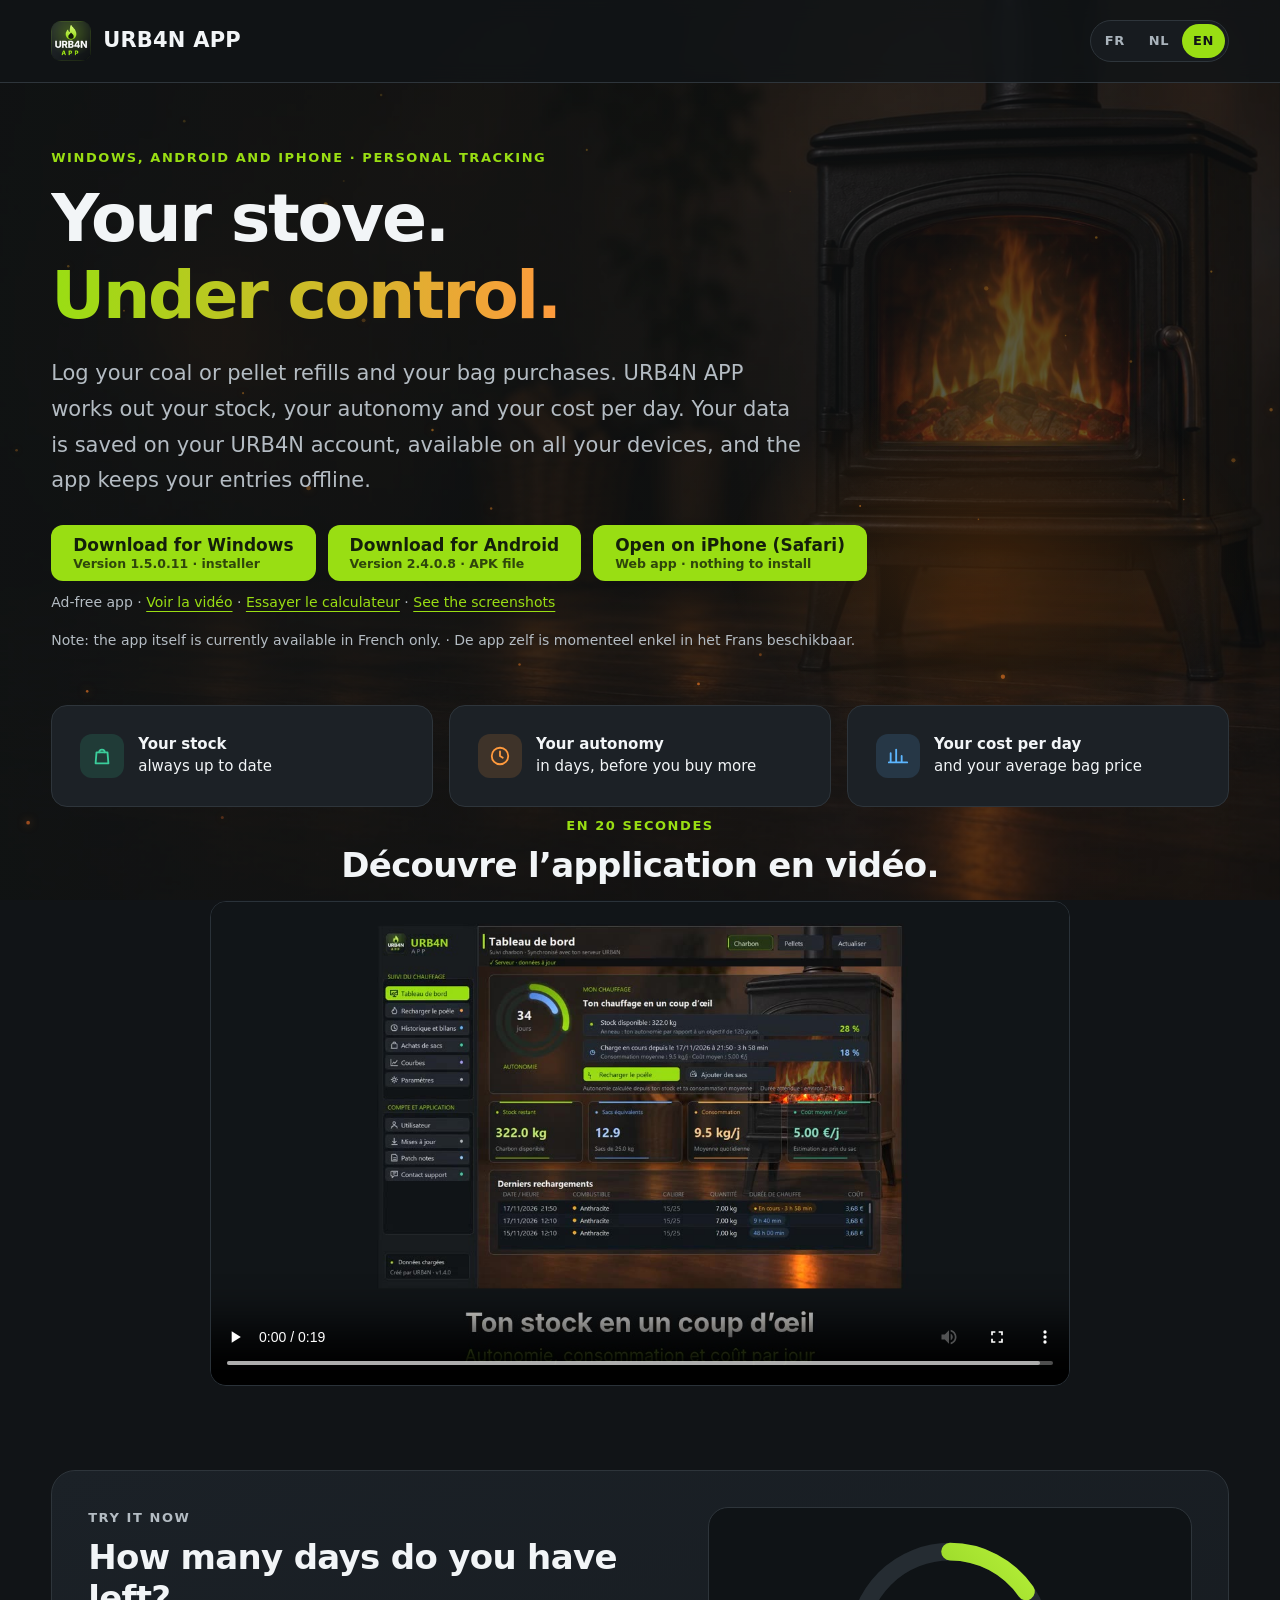
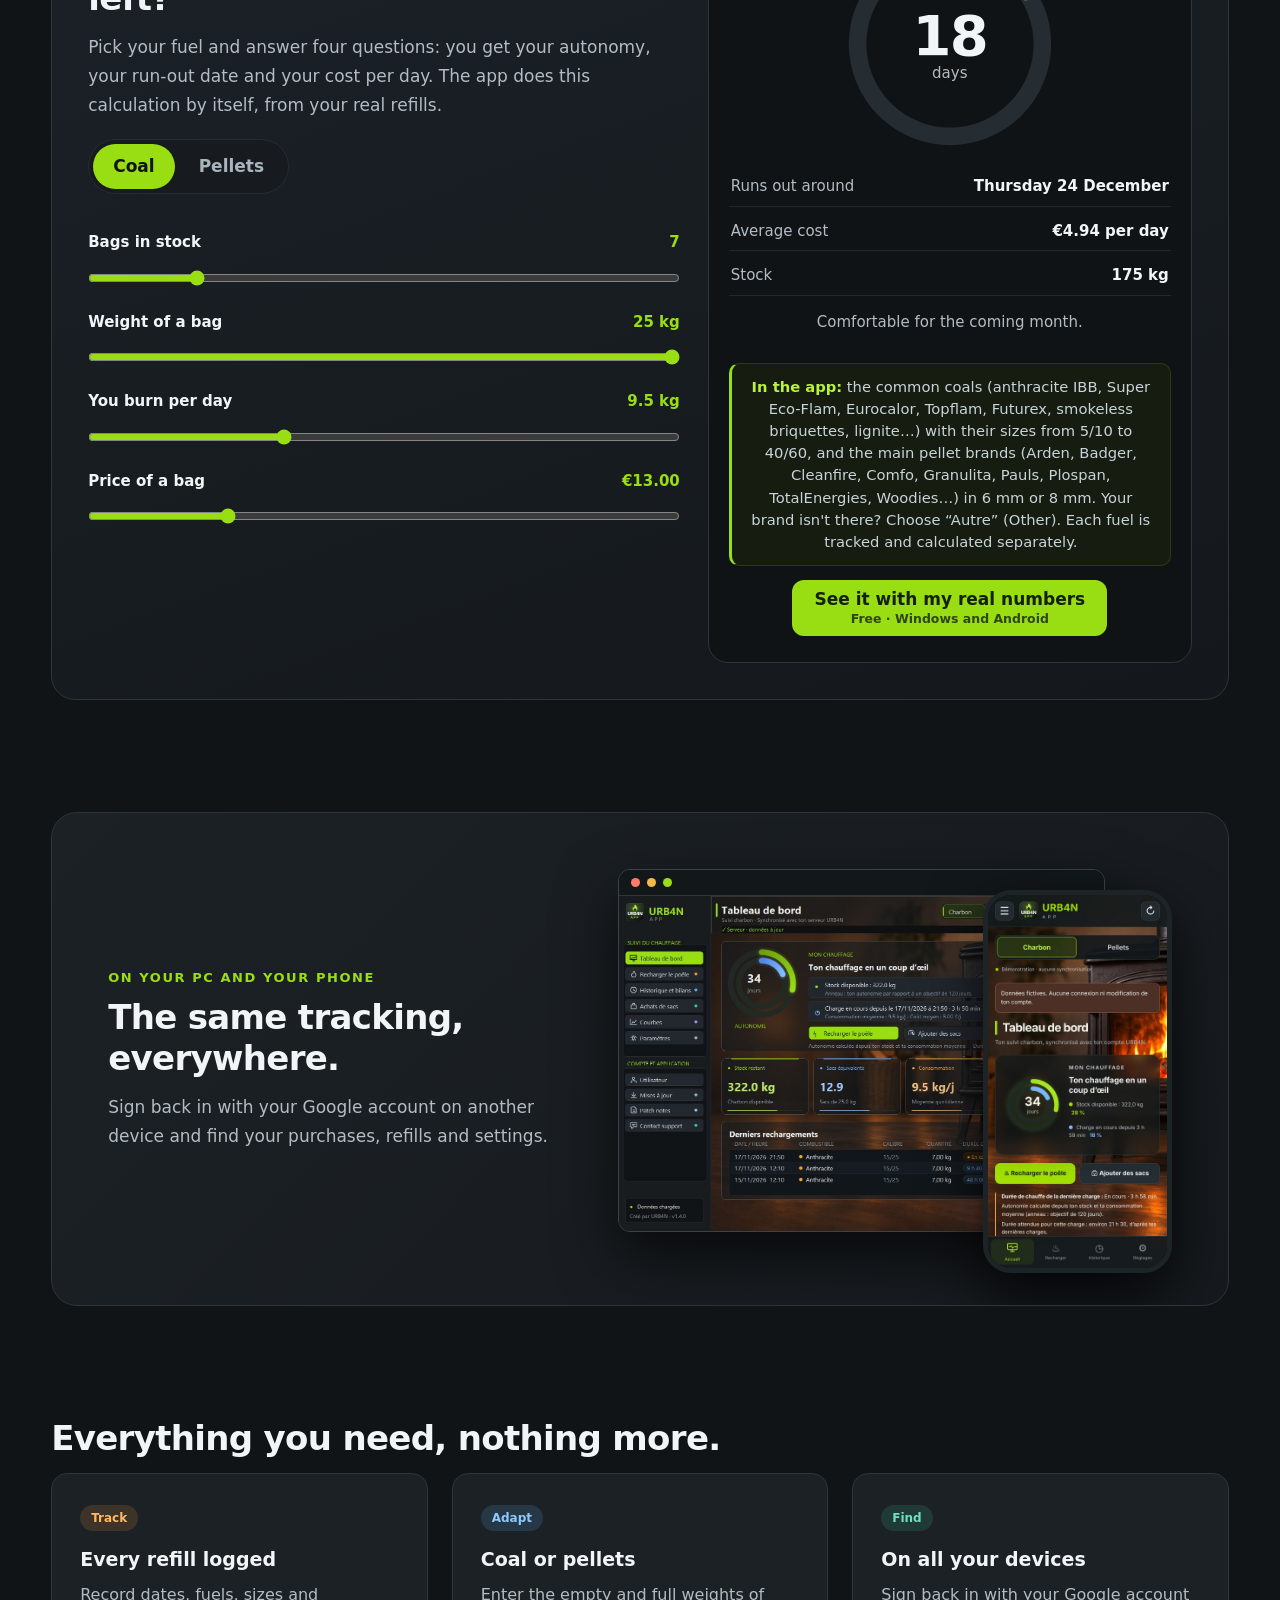
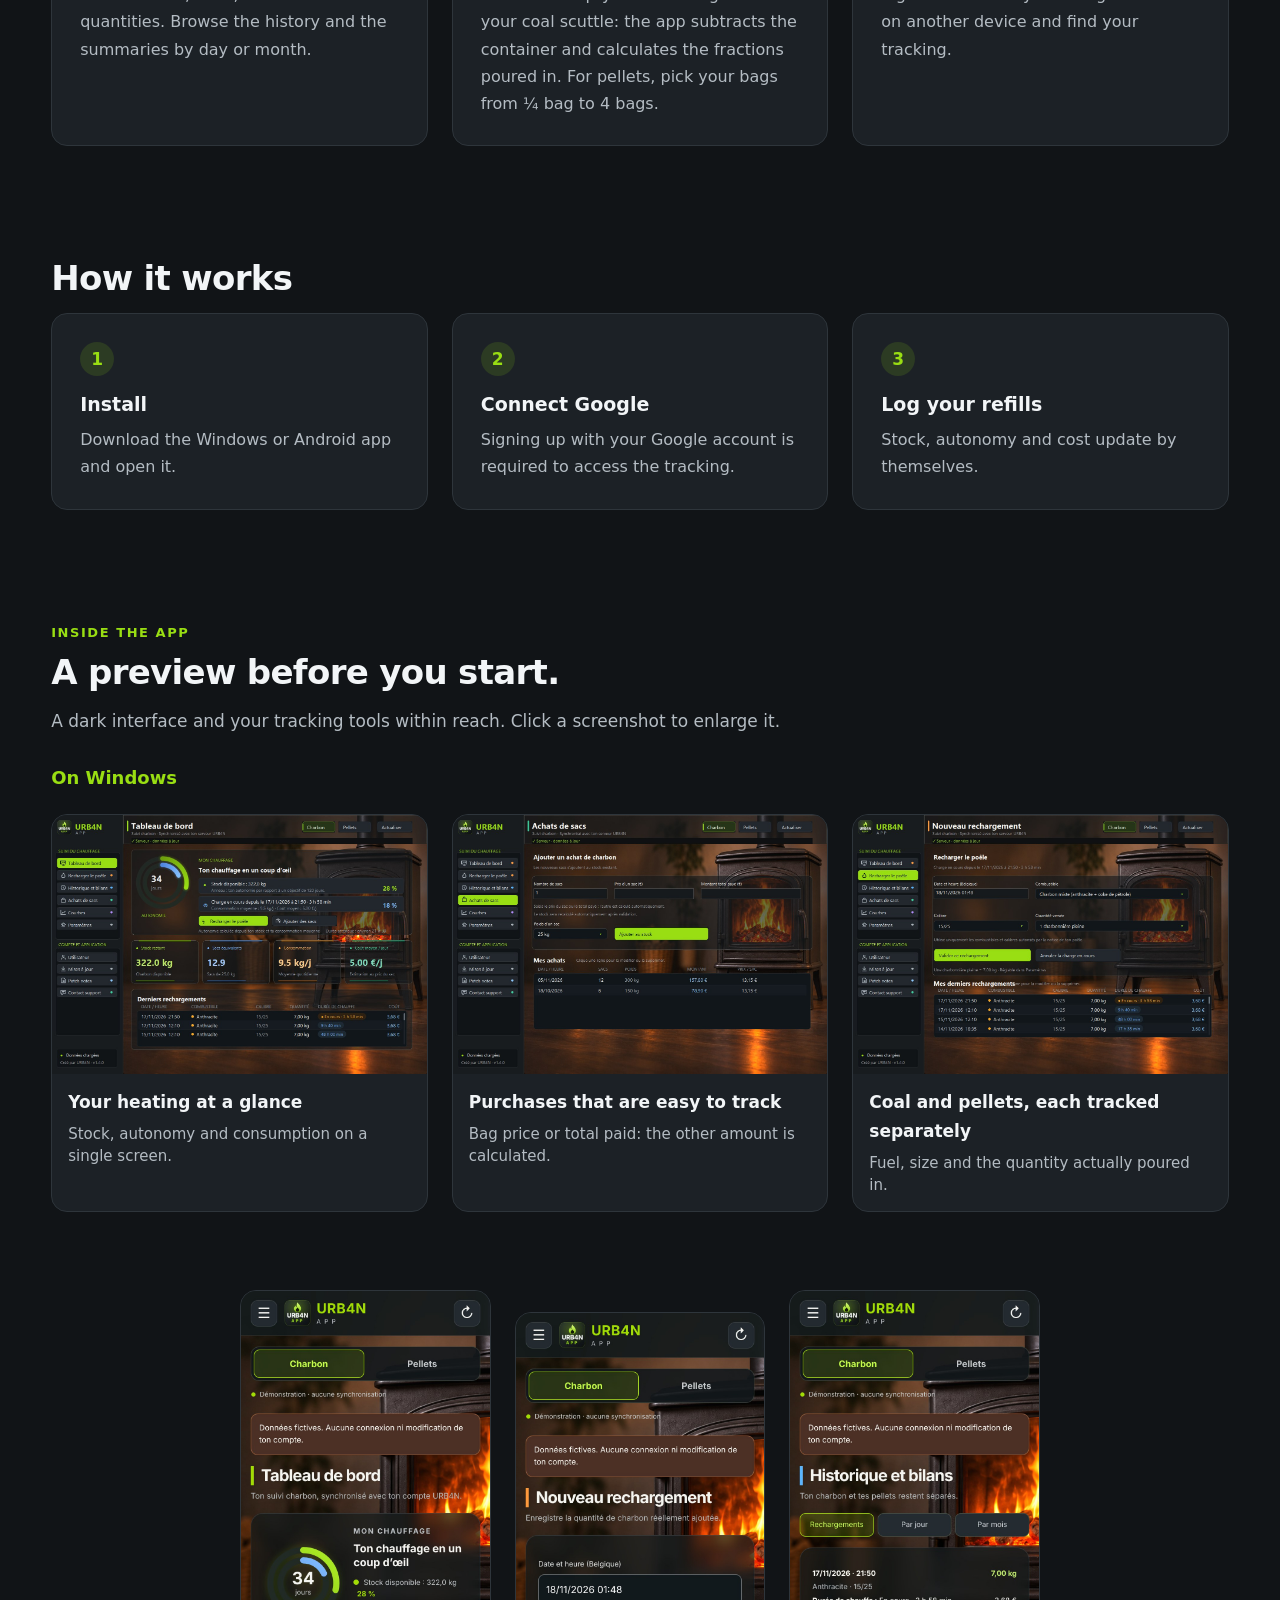
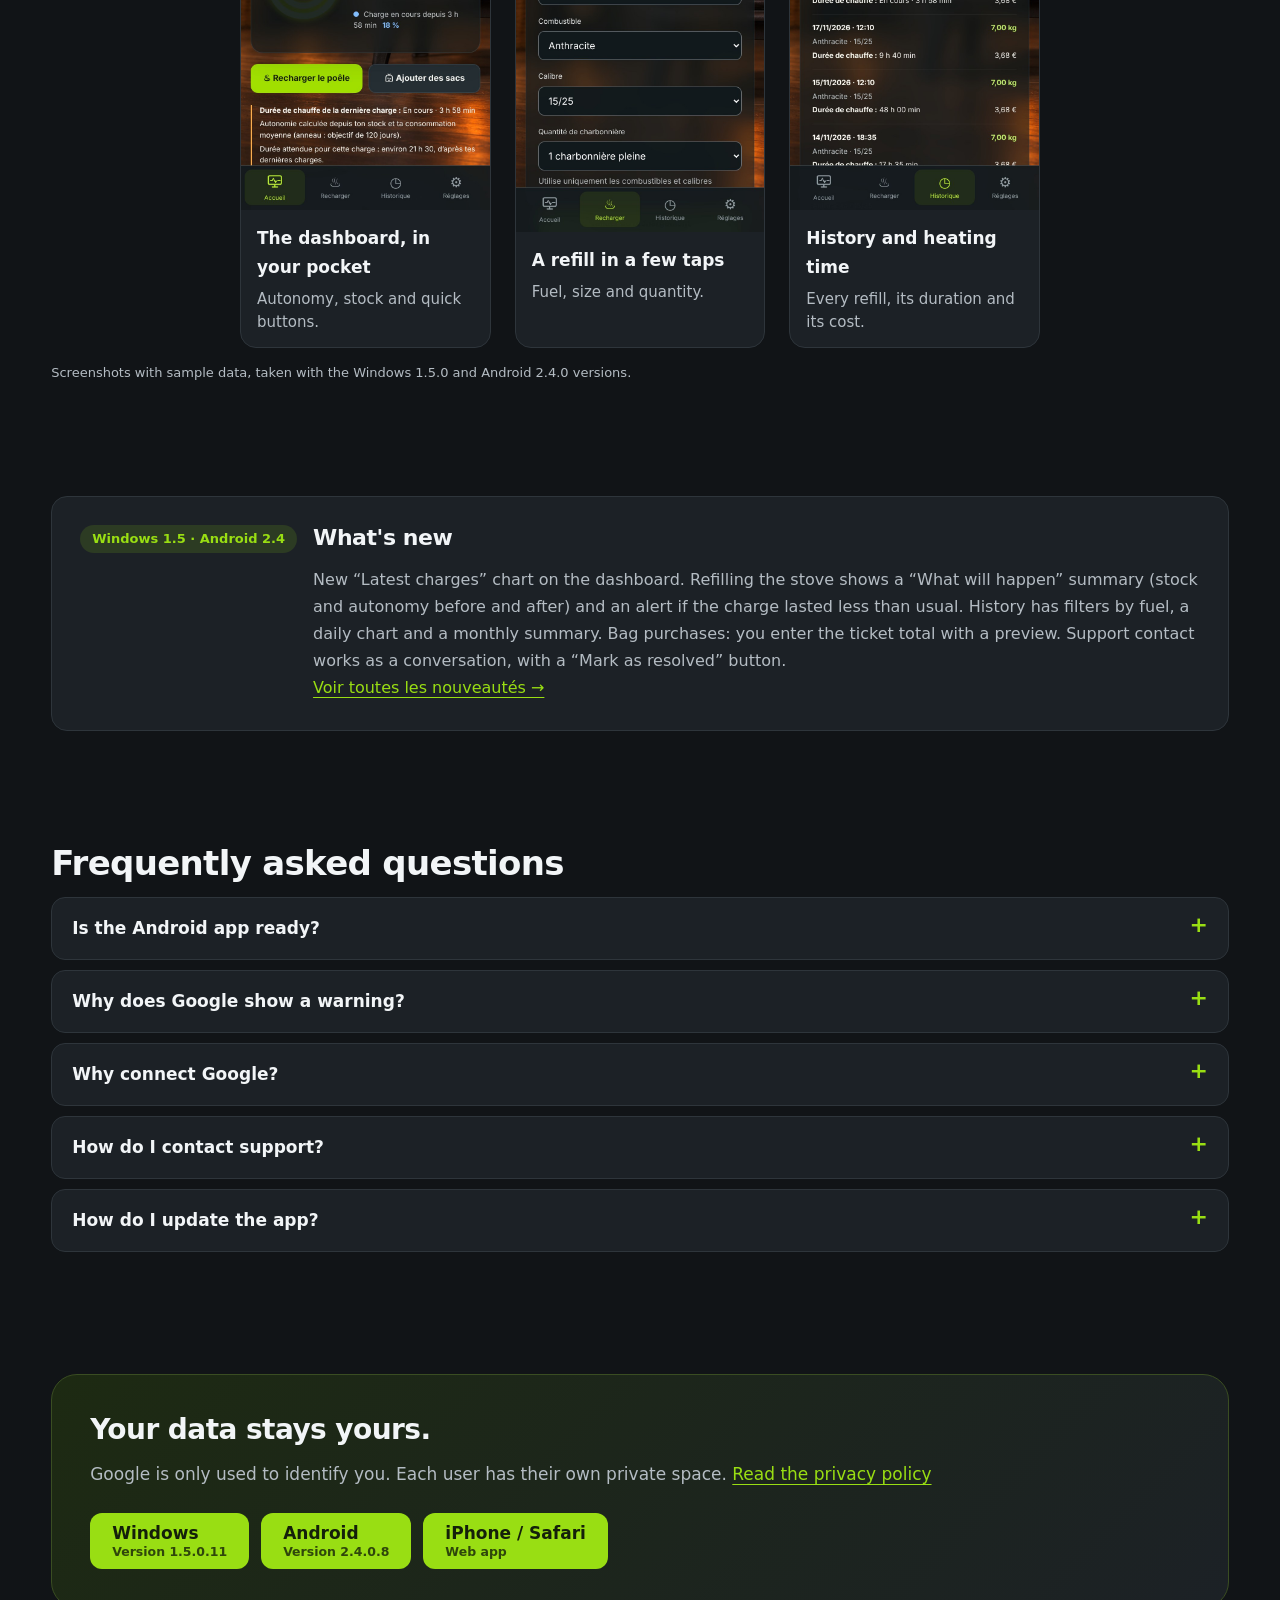
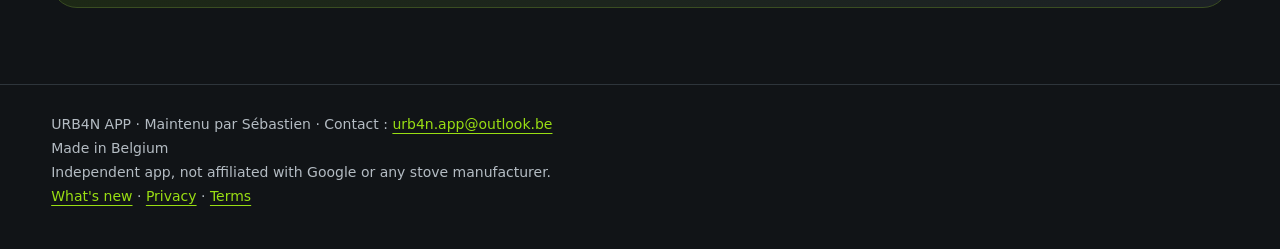
==== commit 5a2261a8: "Site : vidéo de démonstration, page Nouveautés, lien vers le calculateur Co-Authored-By: Claude Sonn" ====
--- a/index.html
+++ b/index.html
@@ -39,7 +39,7 @@
 <a class="button" href="https://github.com/realseb1502/urb4n-app-updates/releases/download/android-v2.4.0.8/URB4N-APP-Android-Beta.apk">Télécharger pour Android<small>Version 2.4.0.8 · fichier APK</small></a>
 <a class="button" href="app/">Ouvrir sur iPhone (Safari)<small>Application web · sans installation</small></a>
 </div>
-<p class="fine">Application sans pub · <a href="#apercus">Voir les captures</a></p>
+<p class="fine">Application sans pub · <a href="#video">Voir la vidéo</a> · <a href="#calculateur">Essayer le calculateur</a> · <a href="#apercus">Voir les captures</a></p>
 <p class="fine lang-note" id="lang-note" hidden>Note: the app itself is currently available in French only. · De app zelf is momenteel enkel in het Frans beschikbaar.</p>
 </div>
 <div class="hero-art"><img src="logo.png" width="256" height="256" alt="Logo URB4N APP : une flamme sur fond sombre"></div>
@@ -52,6 +52,11 @@
 </div>
 
 
+<section id="video" aria-labelledby="video-title" style="max-width:920px;margin:0 auto;padding:8px 20px 28px;text-align:center">
+<p class="eyebrow">En 20 secondes</p>
+<h2 id="video-title">Découvre l’application en vidéo.</h2>
+<video controls preload="metadata" playsinline poster="demo-poster.jpg" style="display:block;width:100%;max-width:860px;margin:16px auto 0;border-radius:16px;border:1px solid #2a3239" aria-label="Vidéo de démonstration de URB4N APP (données fictives)"><source src="demo.webm" type="video/webm"><source src="demo.mp4" type="video/mp4"></video>
+</section>
 <section class="calc" id="calculateur" aria-labelledby="calc-title">
 <div class="calc-box">
 <div class="calc-intro">
@@ -164,6 +169,7 @@
 <span class="tag">Windows 1.5 · Android 2.4</span>
 <div><h2 id="n-title" style="font-size:22px">Nouveautés</h2>
 <p>Nouveau graphique « Dernières charges » sur le tableau de bord. Recharger le poêle affiche un résumé « Ce qui va se passer » (stock et autonomie avant et après) et une alerte si la charge a duré moins longtemps que d’habitude. L’historique a des filtres par combustible, un graphique par jour et un bilan mensuel. Achats de sacs : tu saisis le total du ticket avec un aperçu. Contact support en conversation, avec un bouton « Marquer comme résolu ».</p>
+<p><a href="nouveautes.html">Voir toutes les nouveautés →</a></p>
 </div>
 </section>
 
@@ -189,7 +195,7 @@
 </section>
 </main>
 <footer>URB4N APP · Maintenu par Sébastien · Contact : <a href="mailto:urb4n.app@outlook.be">urb4n.app@outlook.be</a>
-<br>Fait en Belgique<br>Application indépendante, sans affiliation avec Google ou un fabricant de poêles.<br><a href="confidentialite.html">Confidentialité</a> · <a href="conditions.html">Conditions</a></footer>
+<br>Fait en Belgique<br>Application indépendante, sans affiliation avec Google ou un fabricant de poêles.<br><a href="nouveautes.html">Nouveautés</a> · <a href="confidentialite.html">Confidentialité</a> · <a href="conditions.html">Conditions</a></footer>
 <dialog class="capture-viewer" id="capture-viewer" aria-labelledby="capture-caption">
 <form method="dialog"><button class="capture-close" aria-label="Fermer la capture">Fermer <span aria-hidden="true">×</span></button></form>
 <img id="capture-image" alt="">
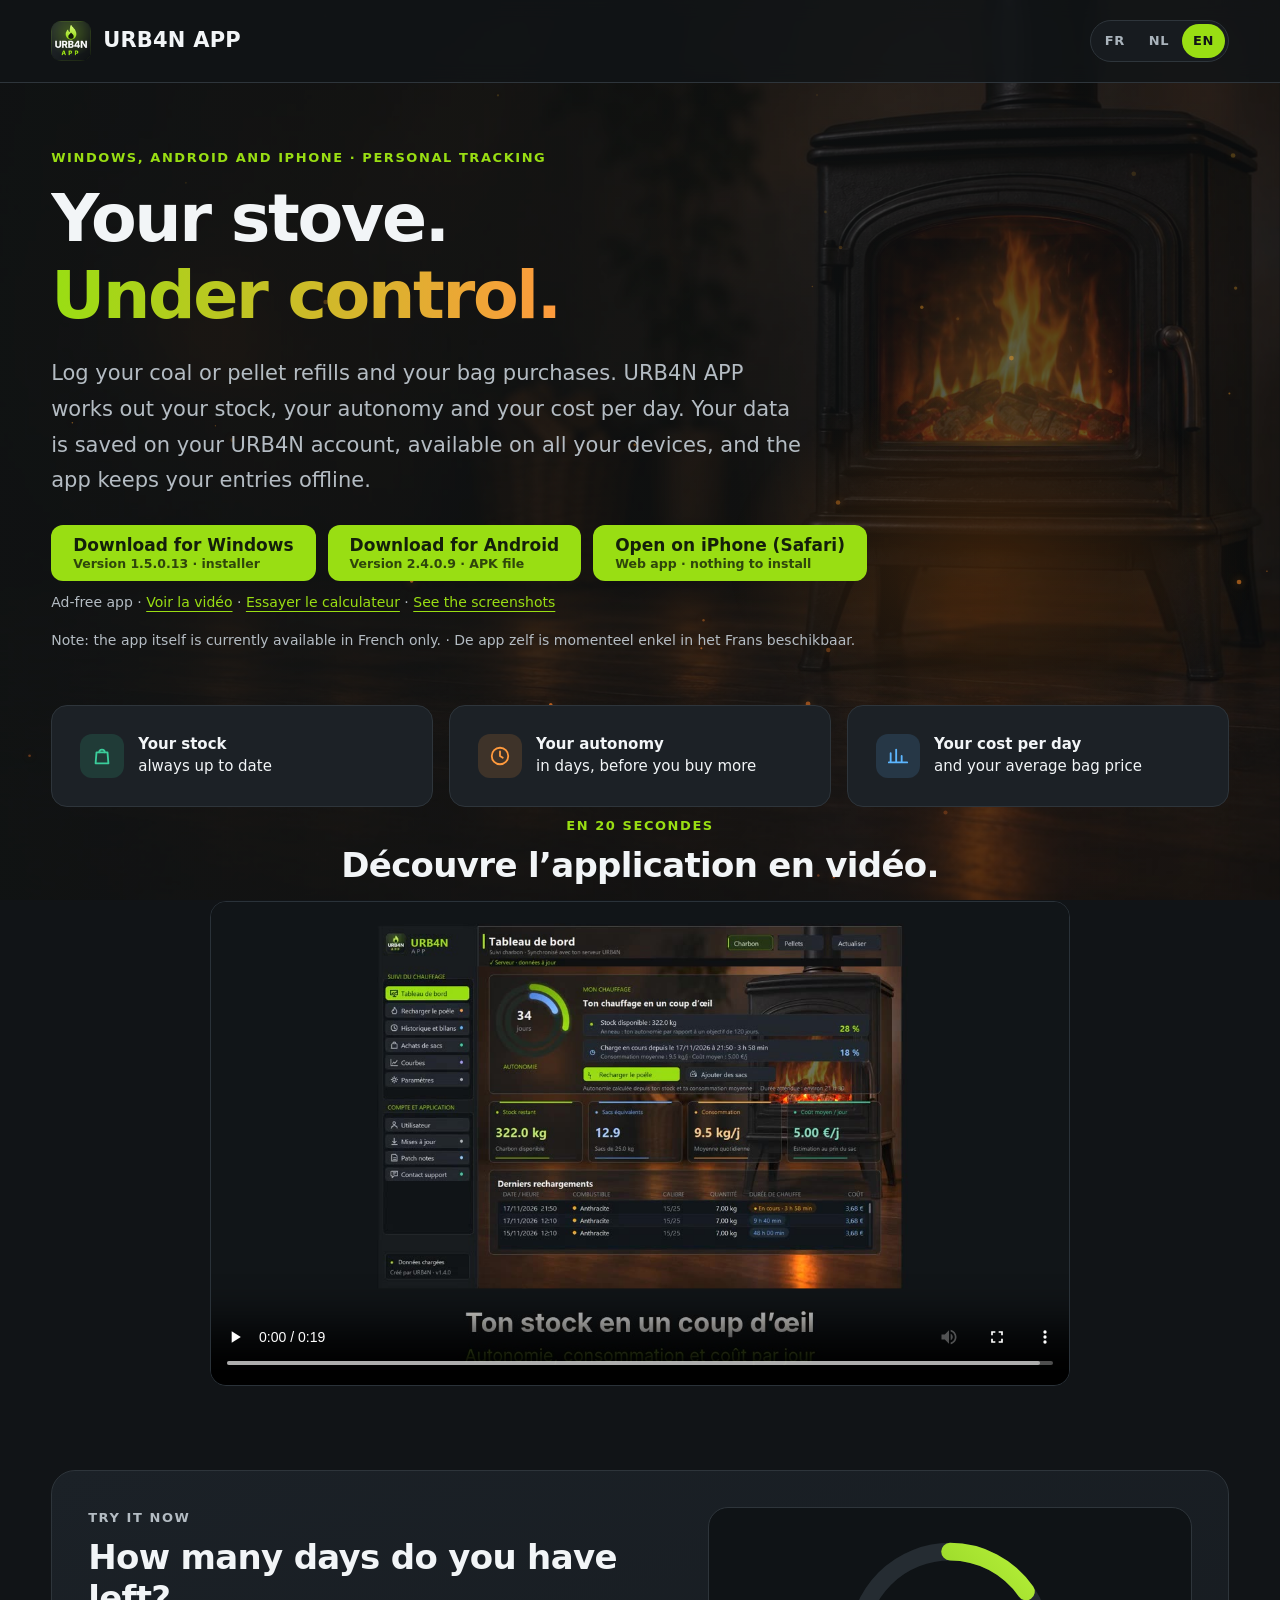
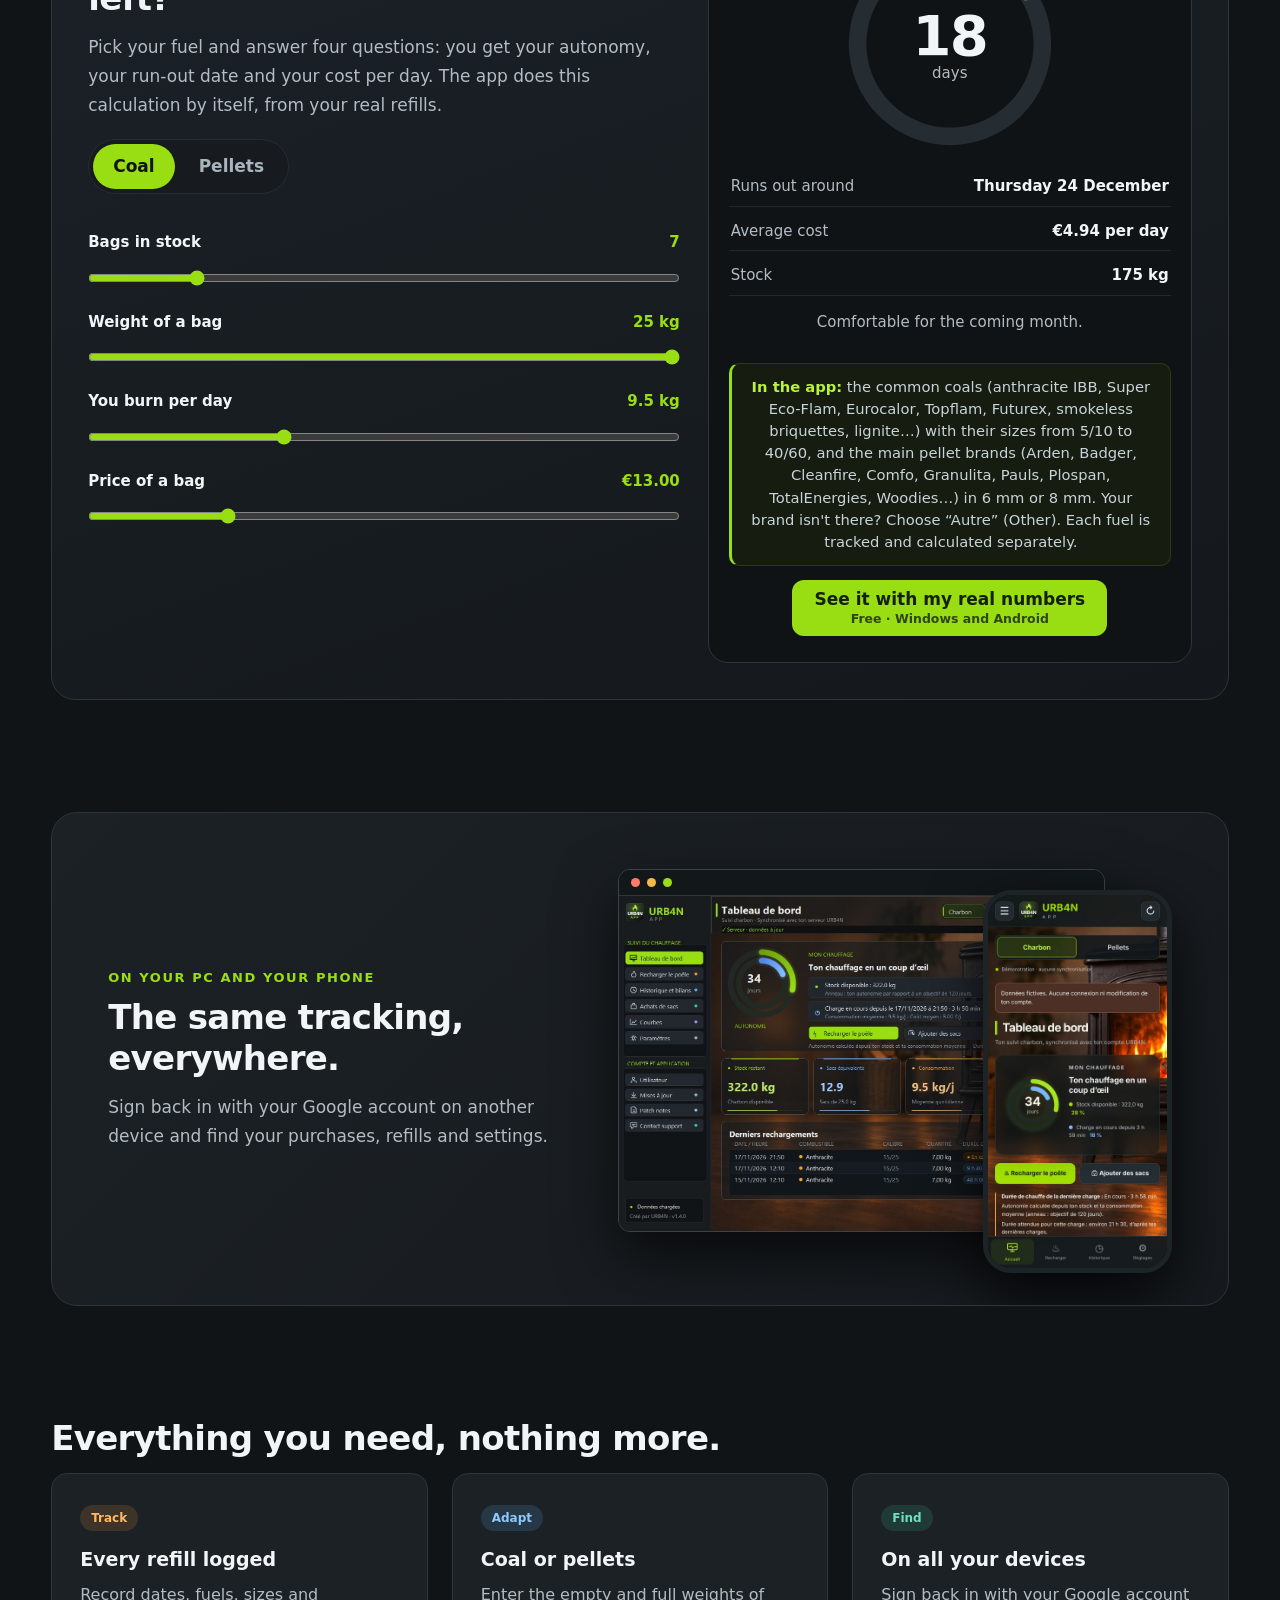
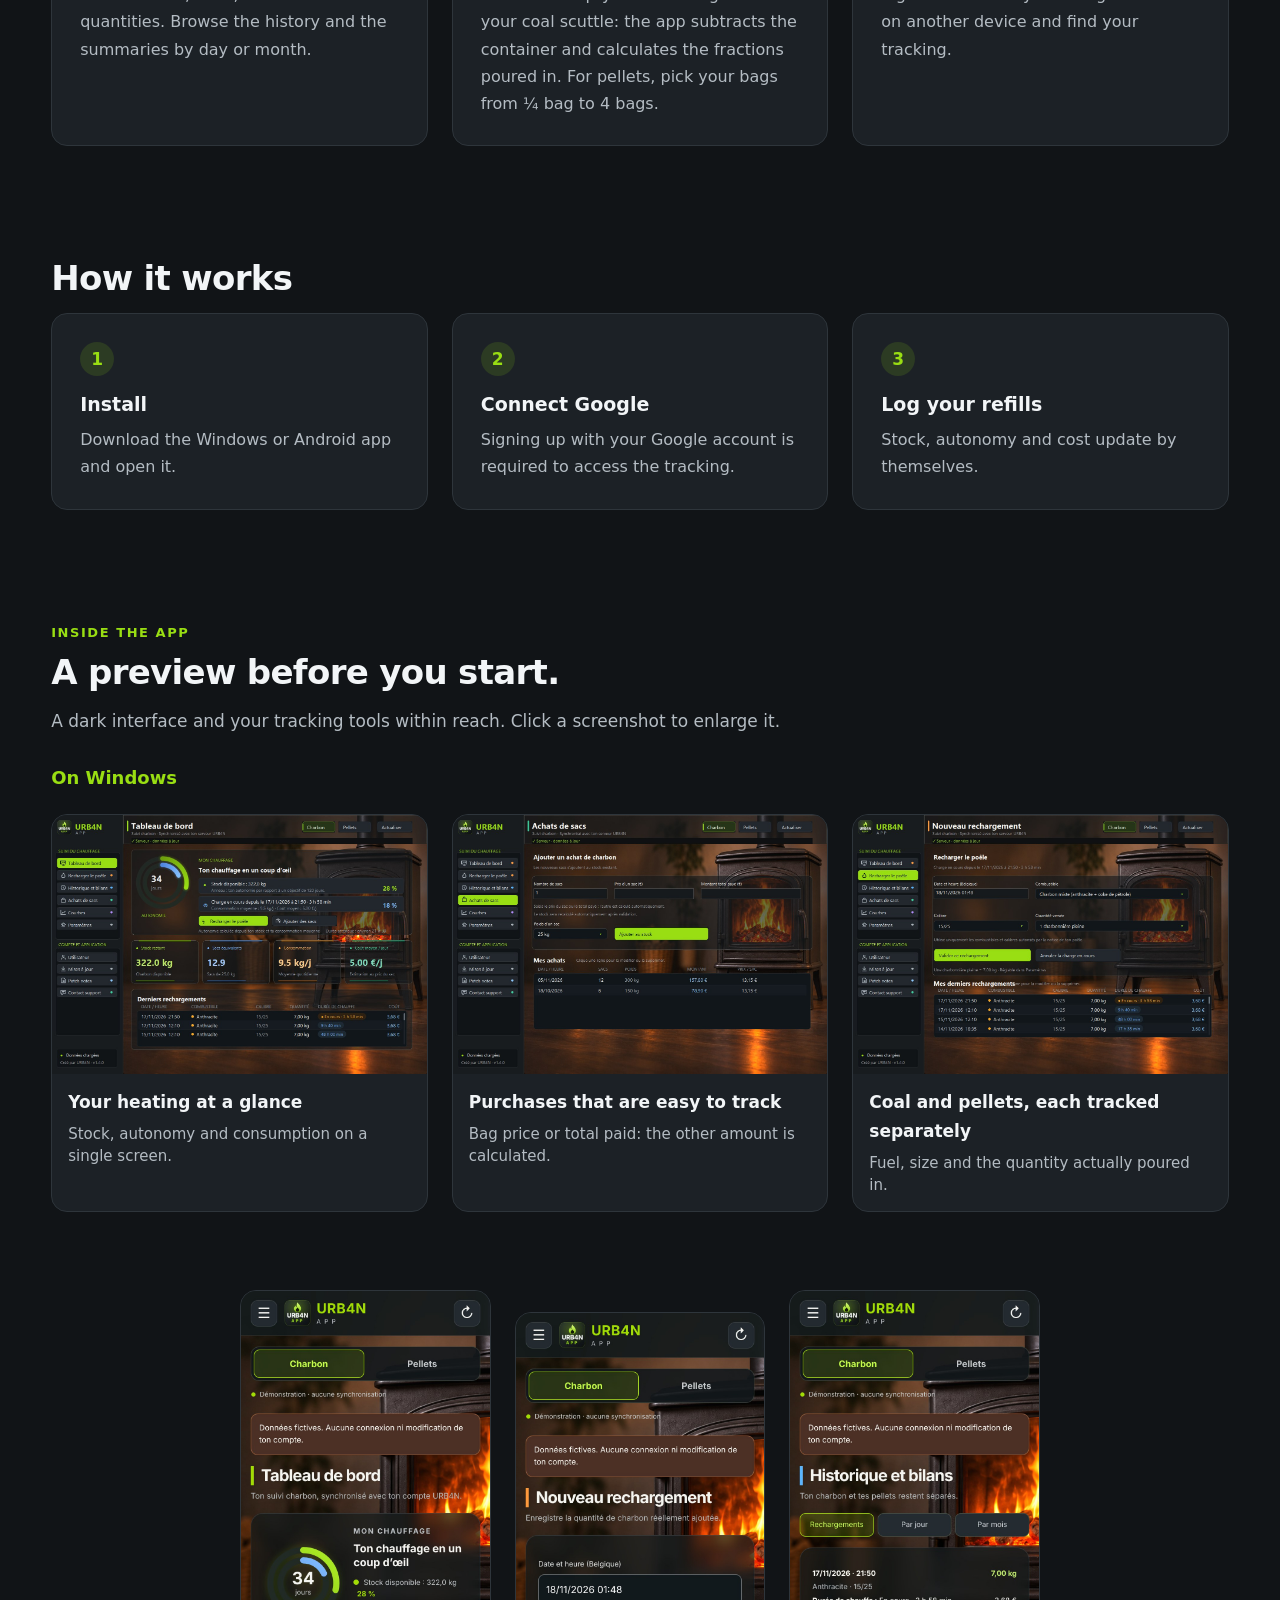
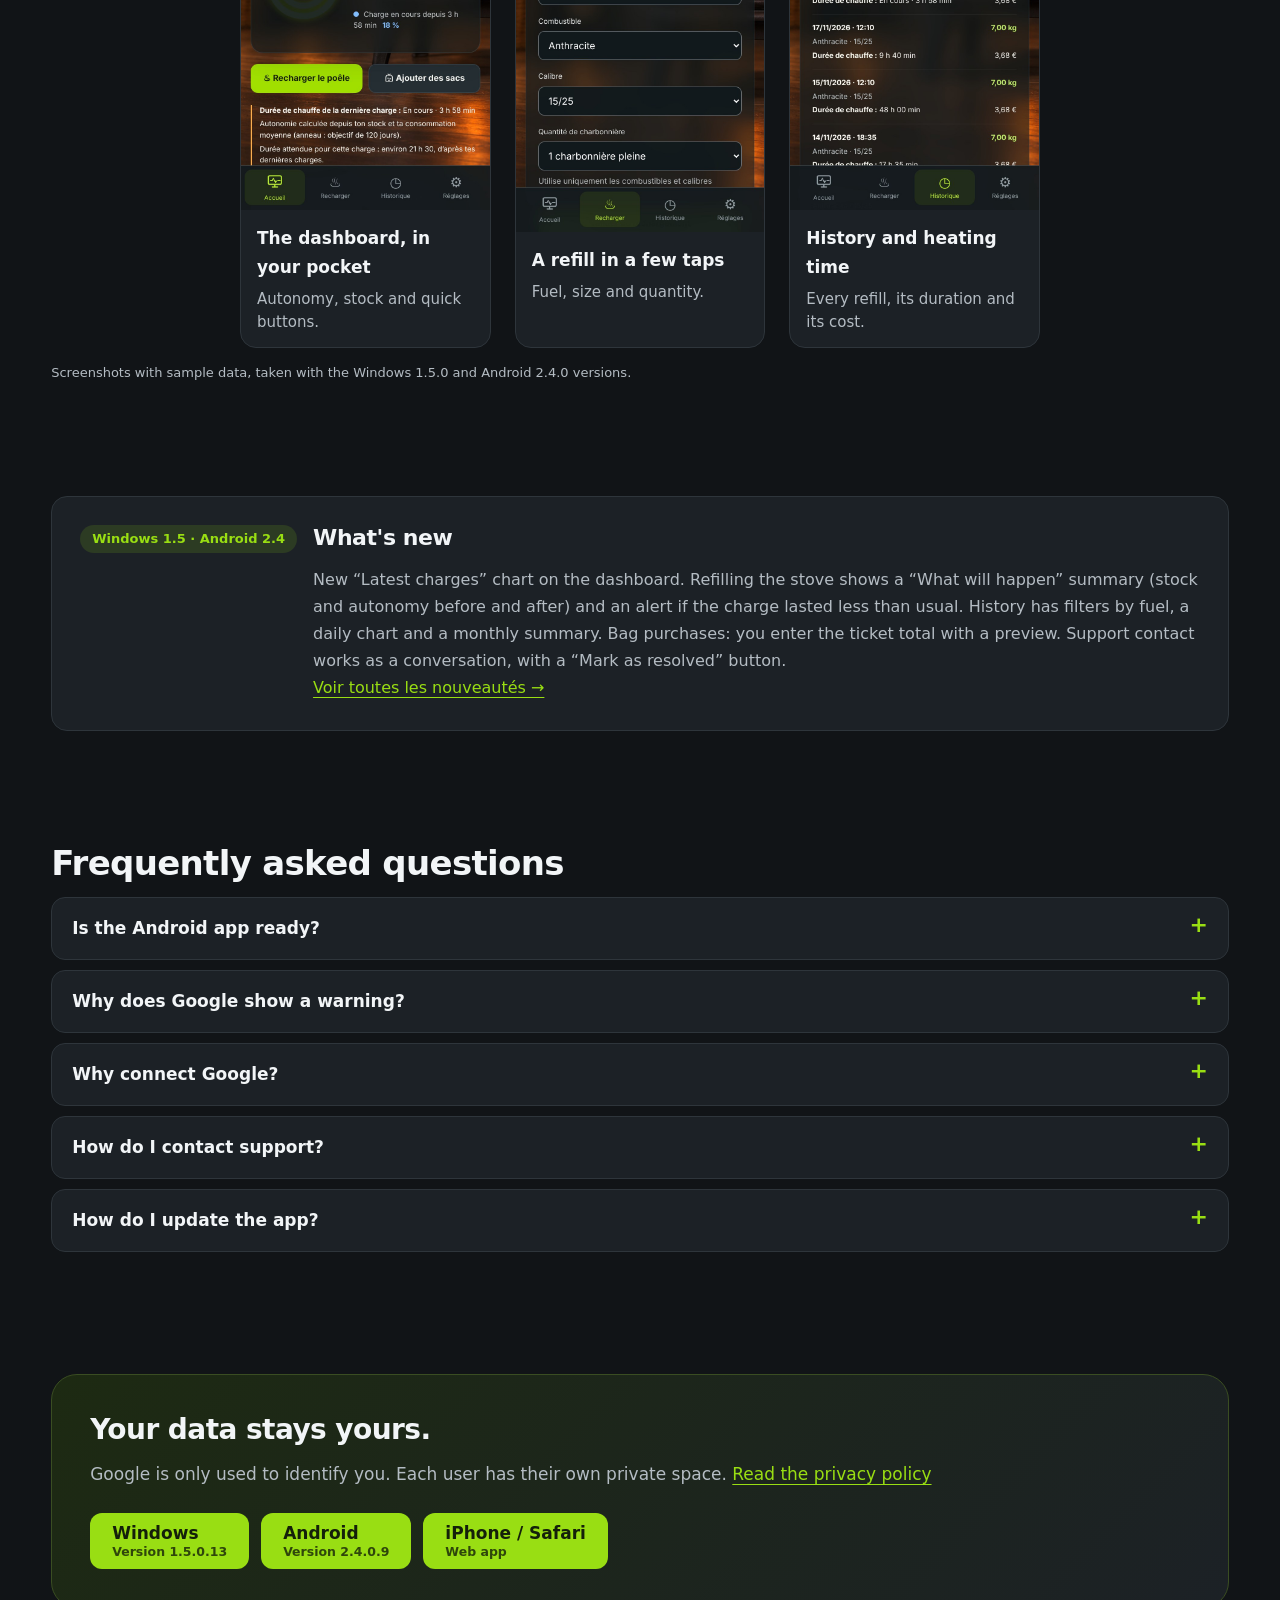
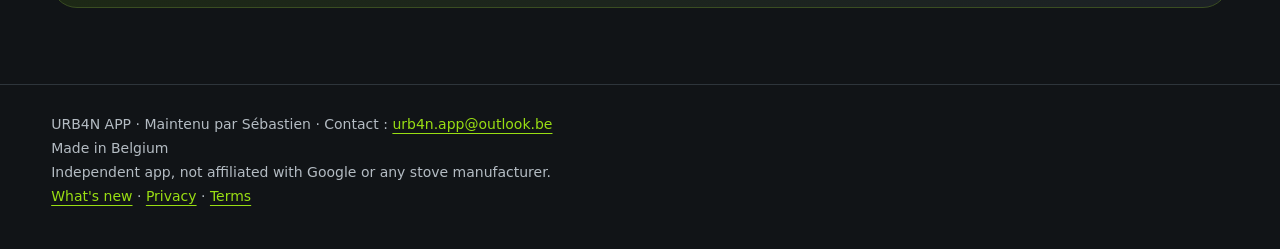
==== commit 8cf6eedb: "Publication web : prévision, rappel, comparaison, météo animée et boutons; versions 1.5.0.13 et 2.4." ====
--- a/index.html
+++ b/index.html
@@ -35,8 +35,8 @@
 <h1>Ton poêle.<br>Sous contrôle.</h1>
 <p class="lede">Note tes rechargements de charbon ou de pellets et tes achats de sacs. URB4N APP calcule ton stock, ton autonomie et ton coût par jour. Tes données sont enregistrées sur ton compte URB4N, retrouvables sur tous tes appareils, et l’application garde ta saisie hors ligne.</p>
 <div class="actions" id="telecharger">
-<a class="button" href="https://github.com/realseb1502/urb4n-app-updates/releases/latest/download/URB4N-APP-Setup.exe">Télécharger pour Windows<small>Version 1.5.0.11 · installateur</small></a>
-<a class="button" href="https://github.com/realseb1502/urb4n-app-updates/releases/download/android-v2.4.0.8/URB4N-APP-Android-Beta.apk">Télécharger pour Android<small>Version 2.4.0.8 · fichier APK</small></a>
+<a class="button" href="https://github.com/realseb1502/urb4n-app-updates/releases/latest/download/URB4N-APP-Setup.exe">Télécharger pour Windows<small>Version 1.5.0.13 · installateur</small></a>
+<a class="button" href="https://github.com/realseb1502/urb4n-app-updates/releases/download/android-v2.4.0.9/URB4N-APP-Android-Beta.apk">Télécharger pour Android<small>Version 2.4.0.9 · fichier APK</small></a>
 <a class="button" href="app/">Ouvrir sur iPhone (Safari)<small>Application web · sans installation</small></a>
 </div>
 <p class="fine">Application sans pub · <a href="#video">Voir la vidéo</a> · <a href="#calculateur">Essayer le calculateur</a> · <a href="#apercus">Voir les captures</a></p>
@@ -175,7 +175,7 @@
 
 <section aria-labelledby="q-title">
 <h2 id="q-title">Questions fréquentes</h2>
-<details><summary>L’application Android est-elle prête ?</summary><div><p>Oui, c’est la version 2.4.0.8, installée par fichier APK hors Google Play (Android 8 ou plus récent, appareil 64 bits avec services Google Play). Les mises à jour se font depuis la page « Mises à jour » de l’application.</p></div></details>
+<details><summary>L’application Android est-elle prête ?</summary><div><p>Oui, c’est la version 2.4.0.9, installée par fichier APK hors Google Play (Android 8 ou plus récent, appareil 64 bits avec services Google Play). Les mises à jour se font depuis la page « Mises à jour » de l’application.</p></div></details>
 <details><summary>Pourquoi Google affiche-t-il un avertissement ?</summary><div><p>Le projet Google est en Production, mais la validation Google est encore en préparation : un avertissement et un plafond de connexions peuvent s’appliquer. Aucun compte Google n’est fourni avec l’application, et une installation vierge nécessite encore une configuration de connexion fournie par l’éditeur.</p></div></details>
 <details><summary>Pourquoi connecter Google ?</summary><div><p>Google sert uniquement à prouver qui tu es (adresse e-mail et identifiant). Ton compte URB4N est créé à la première connexion et tes données sont enregistrées sur le serveur de l’éditeur, sans accès à ton Drive.</p></div></details>
 <details><summary>Comment contacter le support ?</summary><div><p>Dans l’application, le menu « Contact support » (bouton « Créer un ticket ») envoie volontairement un titre, une description et, si tu le souhaites, une capture. Ces rapports sont conservés sur le serveur de l’éditeur. Tu retrouves ensuite la conversation dans la même page.</p></div></details>
@@ -187,8 +187,8 @@
 <div><h2 id="t-title">Tes données restent à toi.</h2>
 <p>Google sert uniquement à t’identifier. Chaque utilisateur a son propre espace privé. <a href="confidentialite.html">Lire la confidentialité</a></p></div>
 <div class="actions">
-<a class="button" href="https://github.com/realseb1502/urb4n-app-updates/releases/latest/download/URB4N-APP-Setup.exe">Windows<small>Version 1.5.0.11</small></a>
-<a class="button" href="https://github.com/realseb1502/urb4n-app-updates/releases/download/android-v2.4.0.8/URB4N-APP-Android-Beta.apk">Android<small>Version 2.4.0.8</small></a>
+<a class="button" href="https://github.com/realseb1502/urb4n-app-updates/releases/latest/download/URB4N-APP-Setup.exe">Windows<small>Version 1.5.0.13</small></a>
+<a class="button" href="https://github.com/realseb1502/urb4n-app-updates/releases/download/android-v2.4.0.9/URB4N-APP-Android-Beta.apk">Android<small>Version 2.4.0.9</small></a>
 <a class="button" href="app/">iPhone / Safari<small>Application web</small></a>
 </div>
 </div>
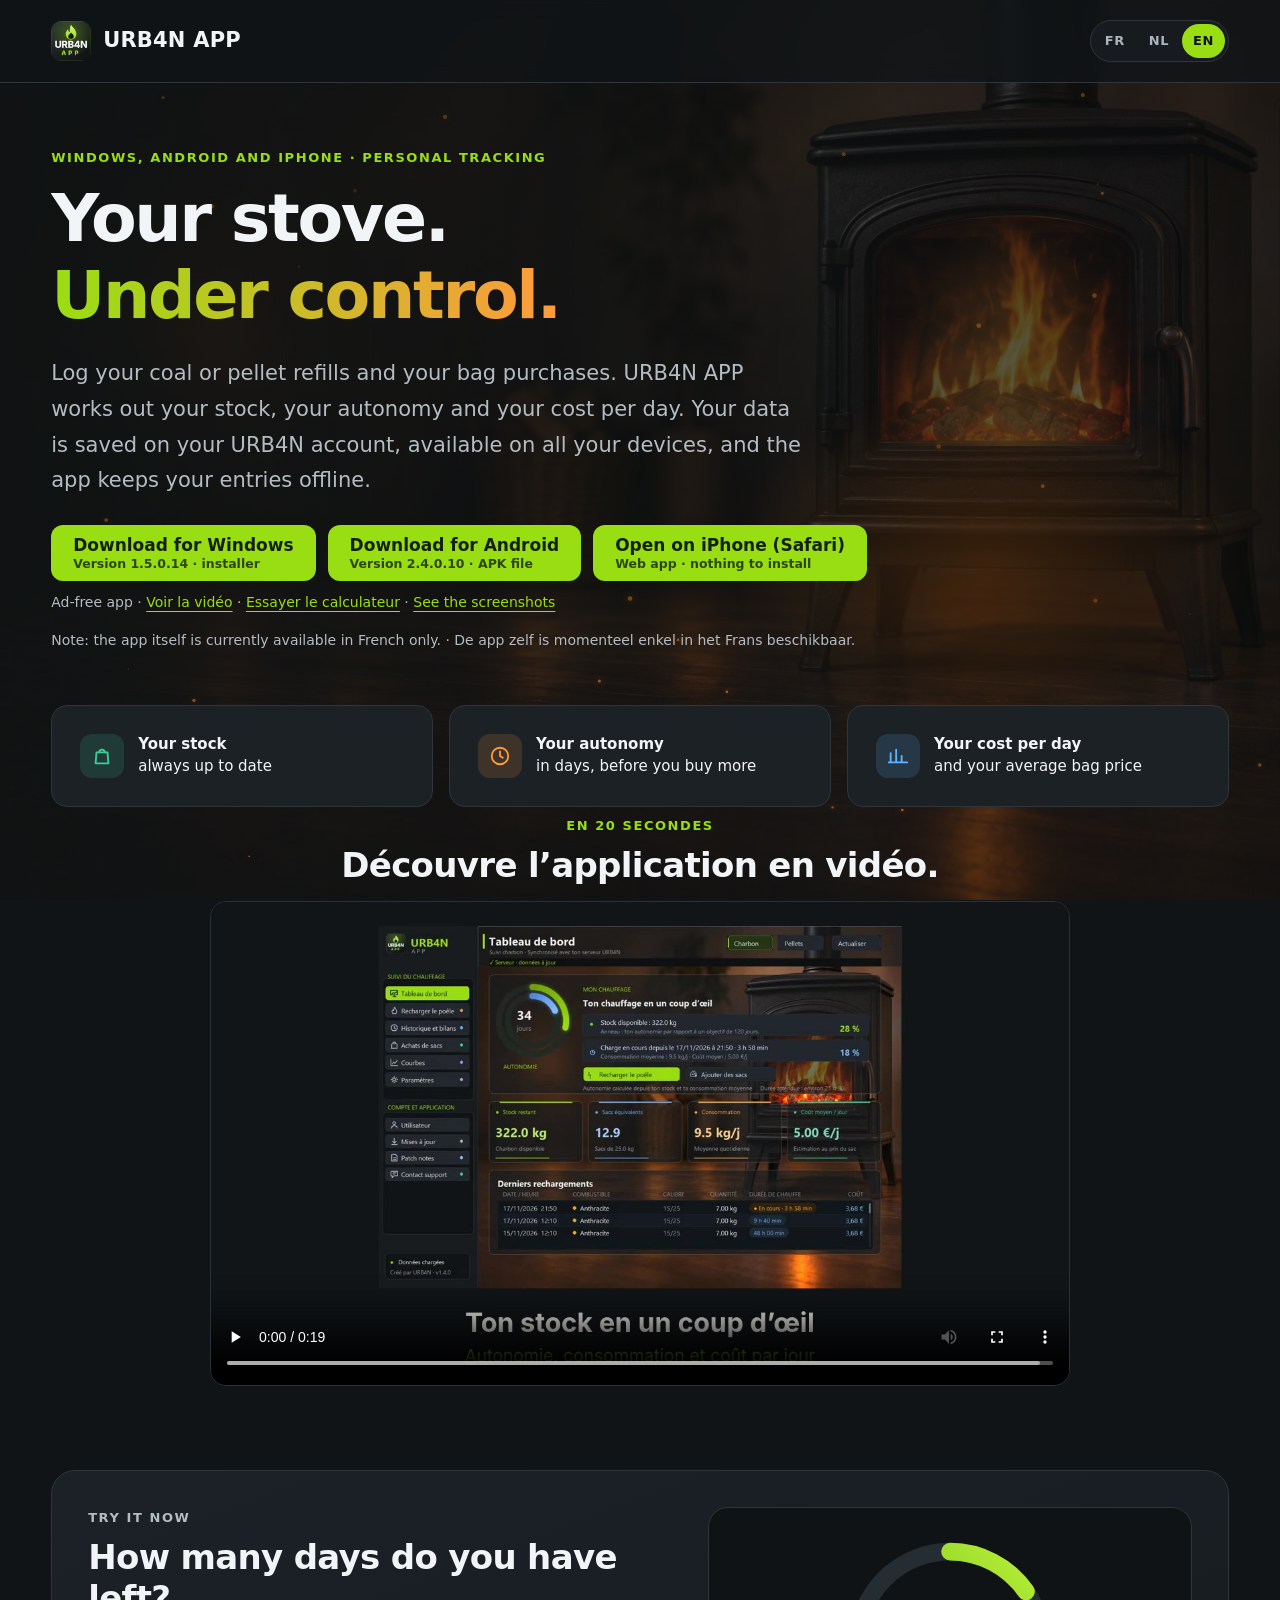
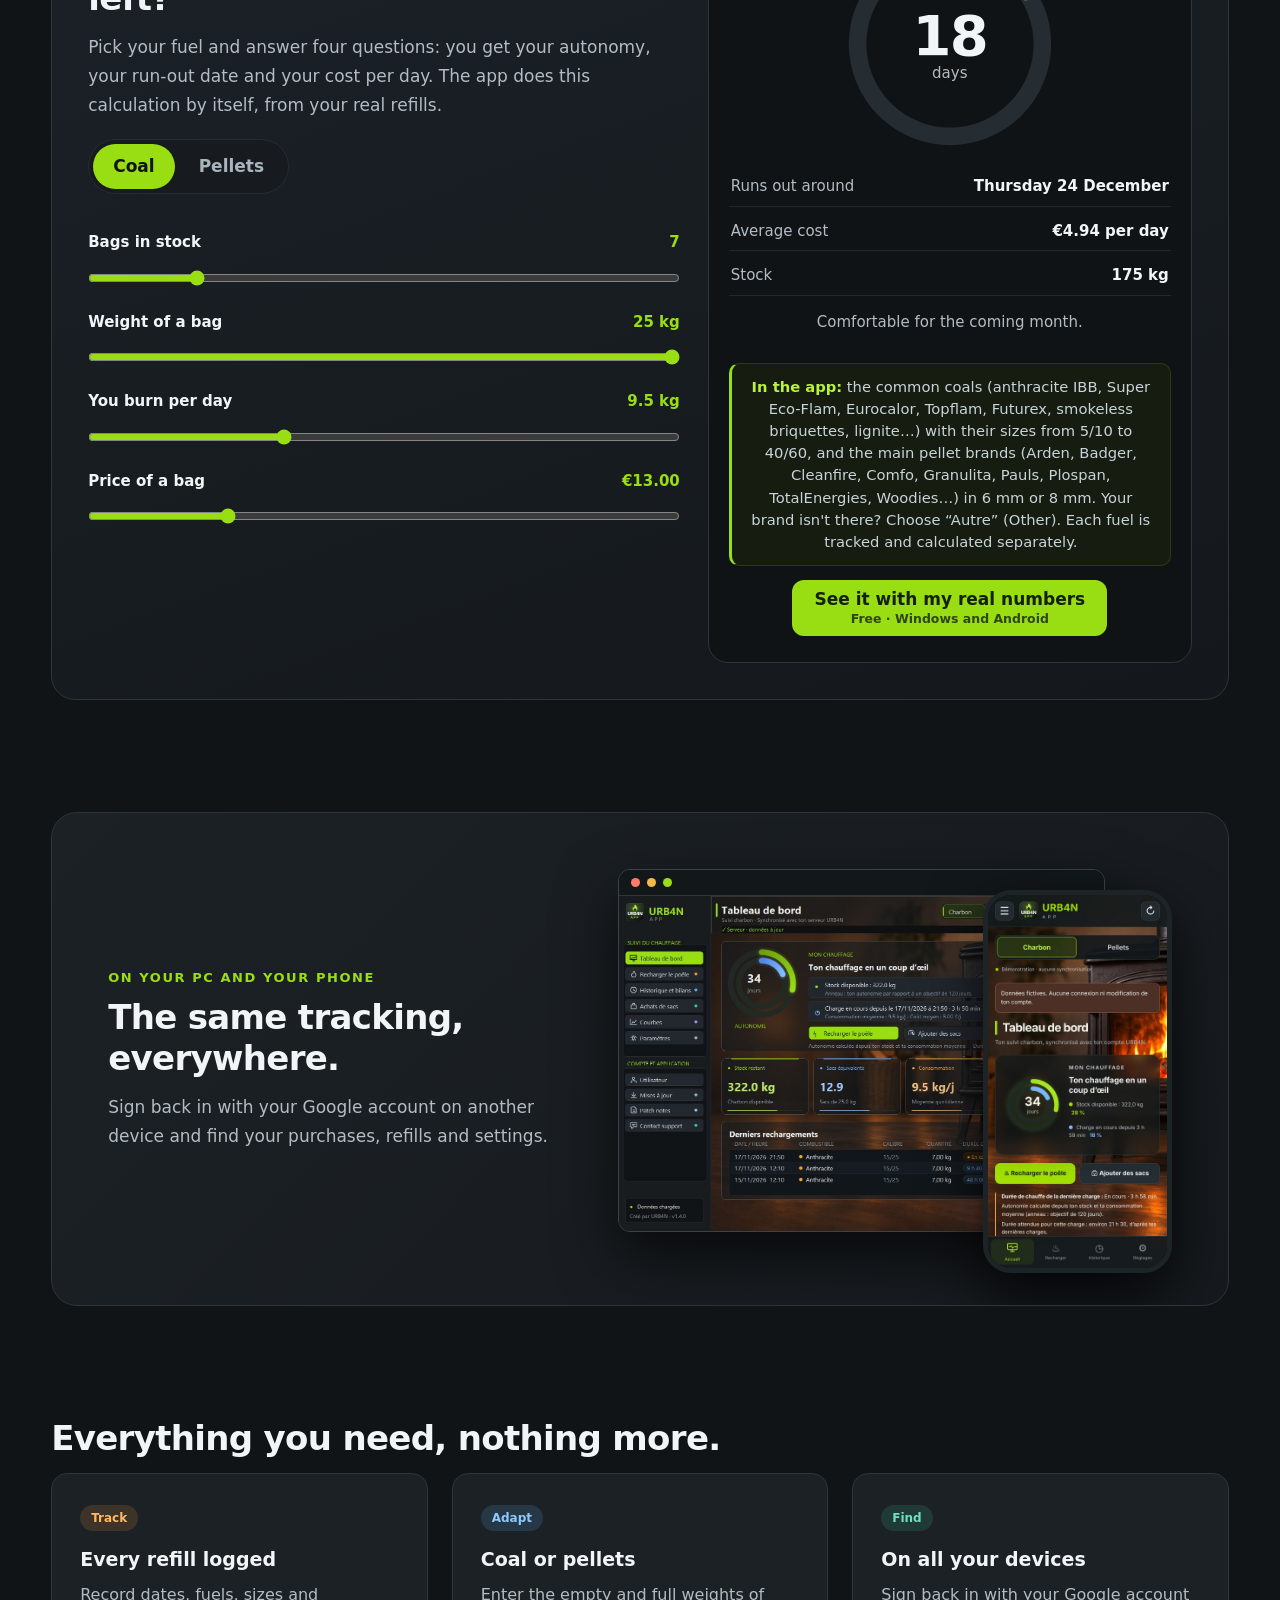
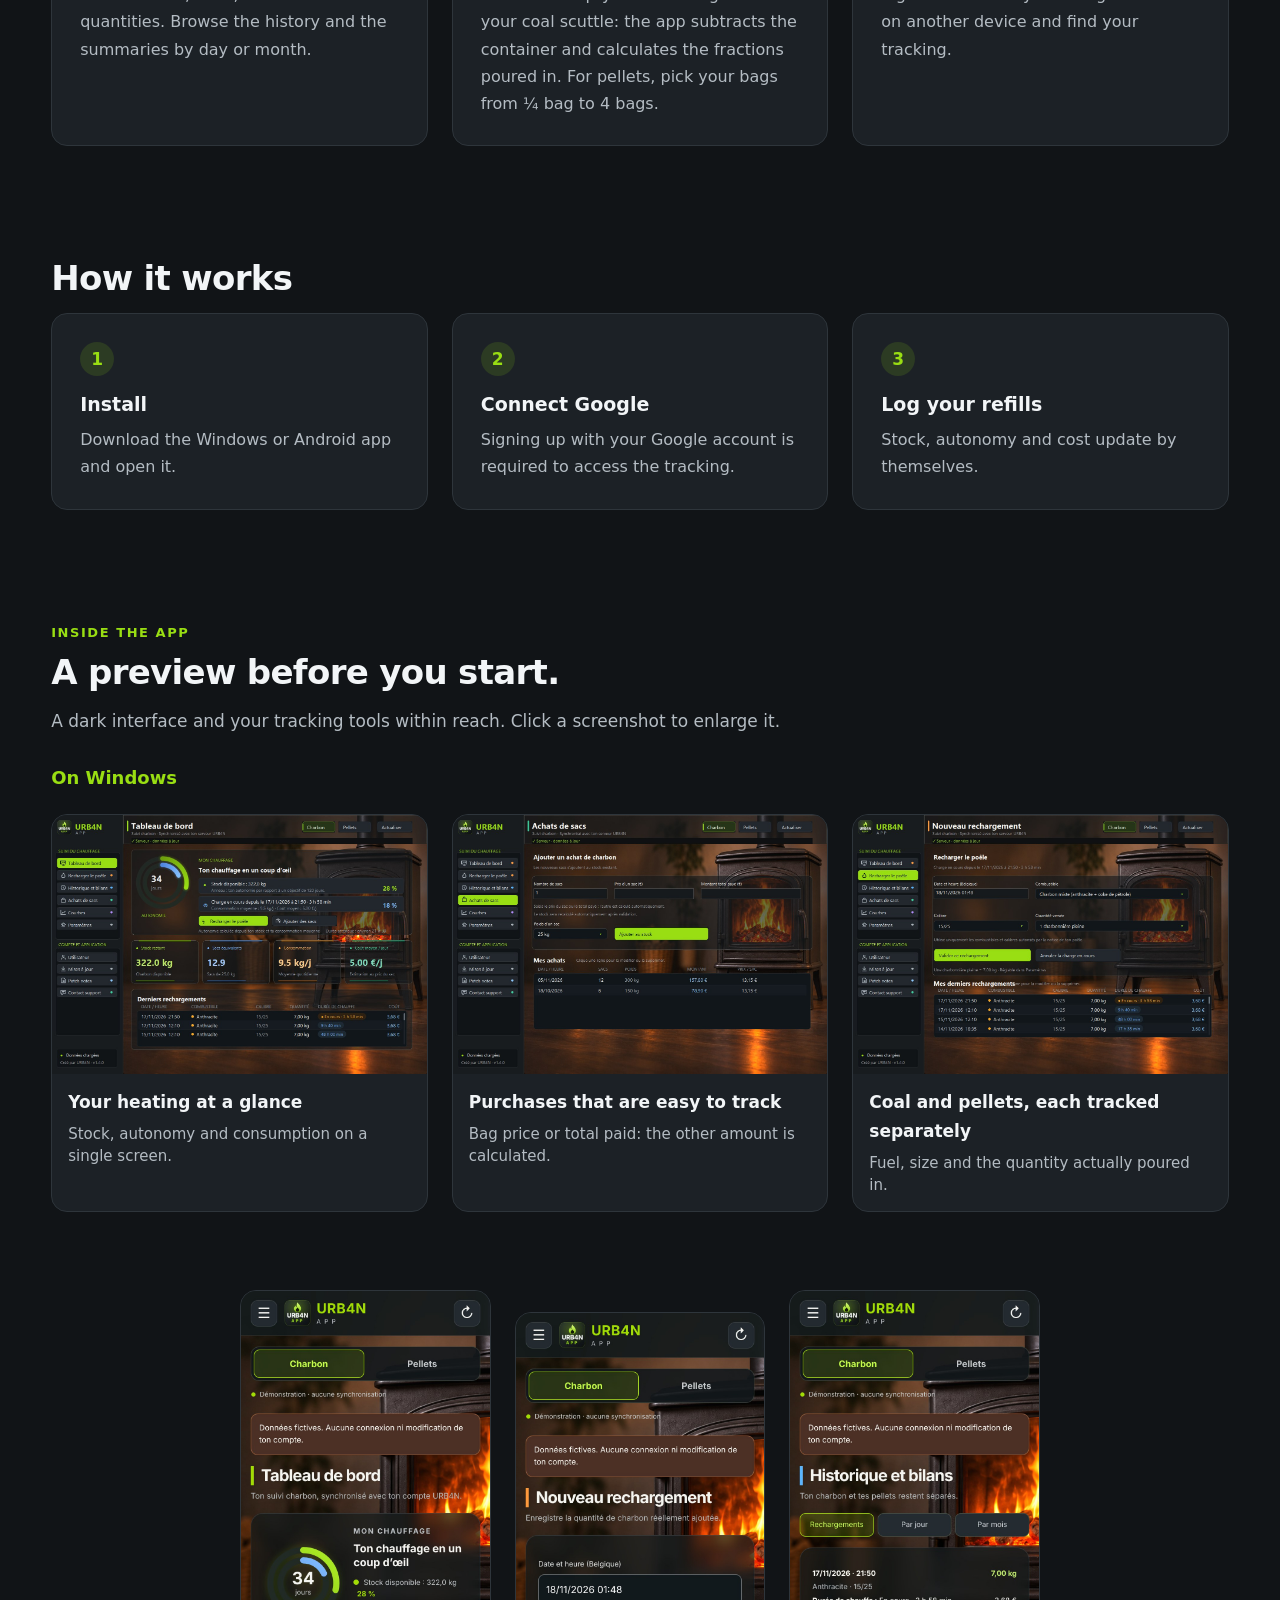
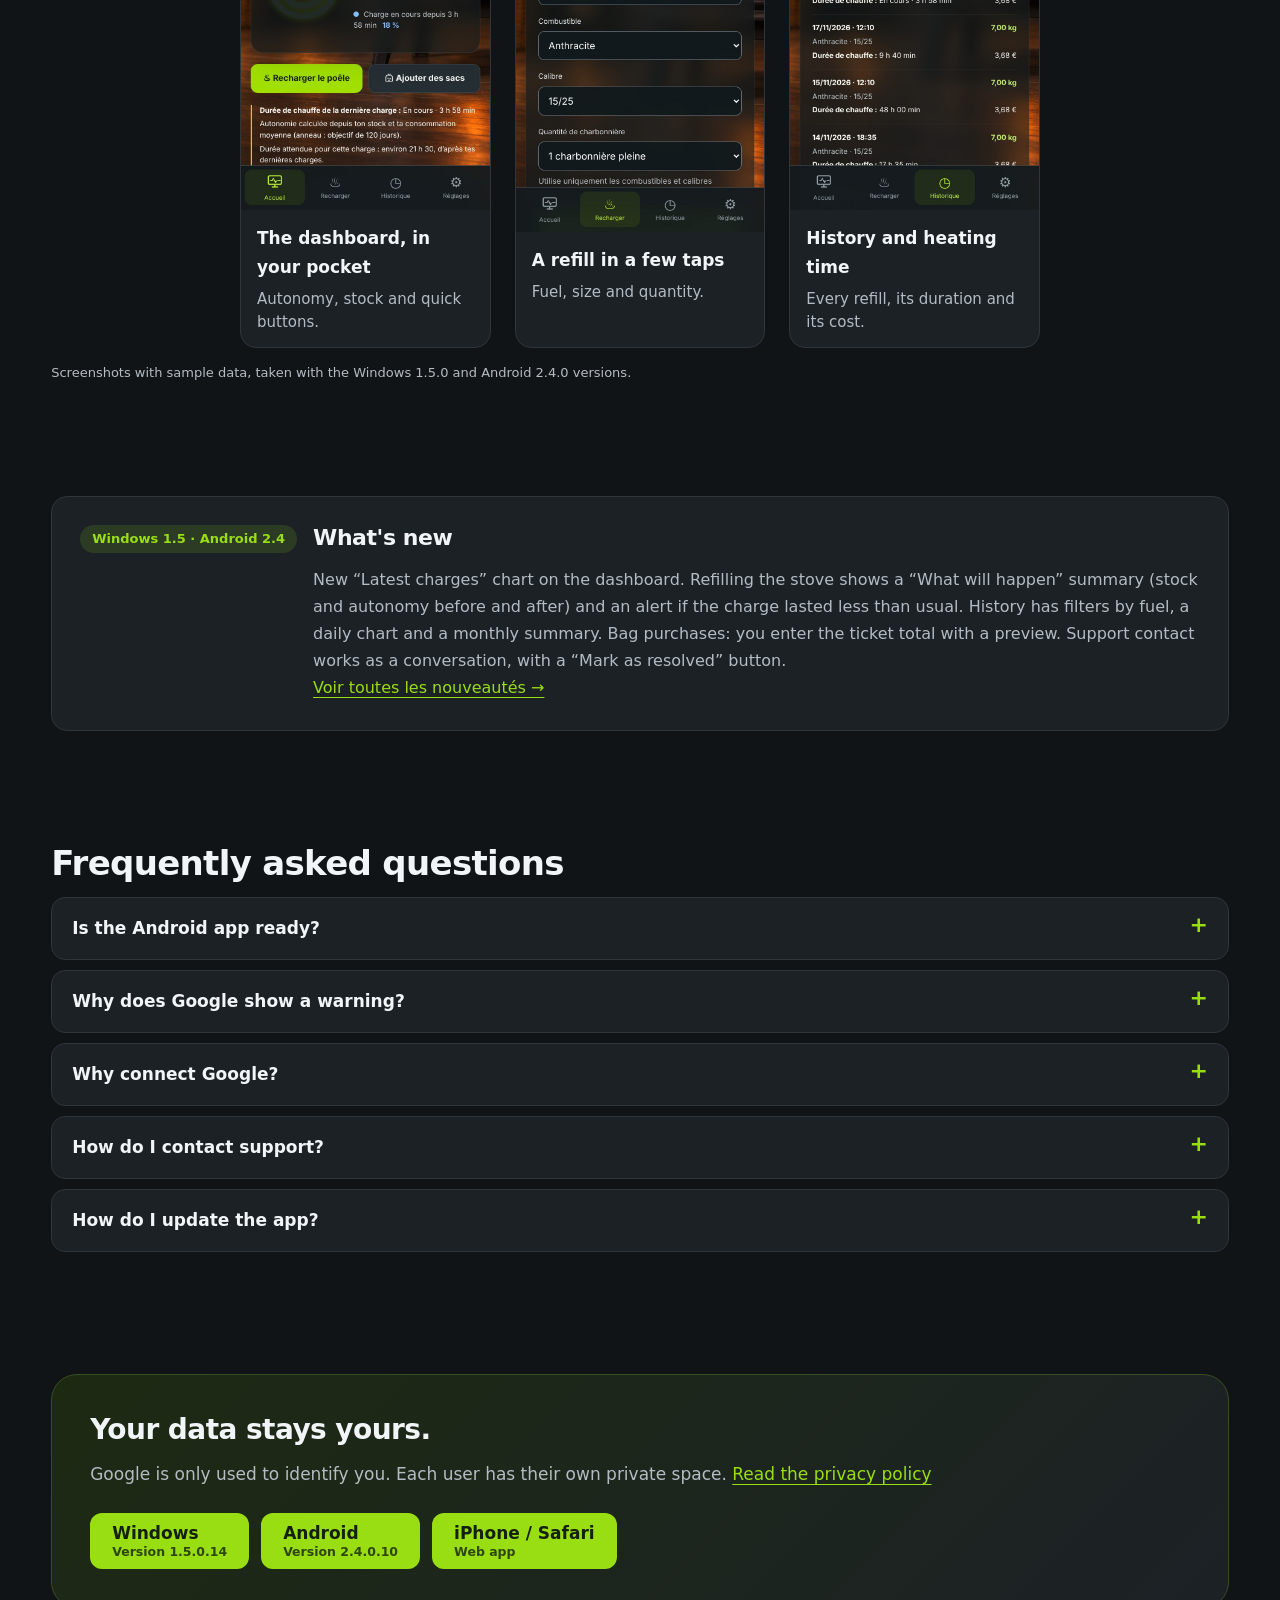
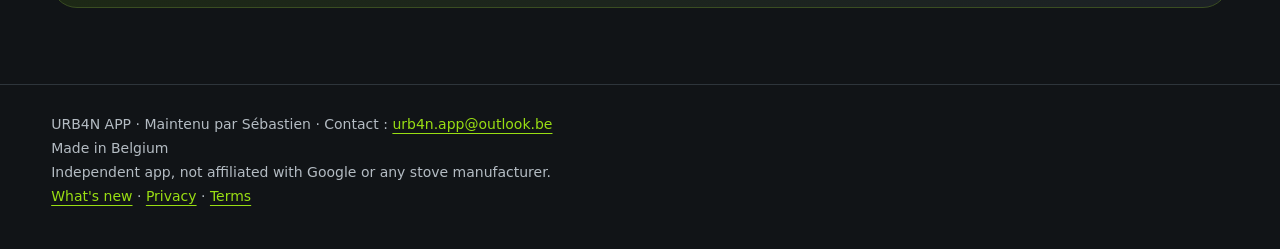
==== commit b9fec369: "Publication web et site : Windows 1.5.0.14, Android 2.4.0.10 Co-Authored-By: Claude Sonnet 5.5 <nore" ====
--- a/index.html
+++ b/index.html
@@ -35,8 +35,8 @@
 <h1>Ton poêle.<br>Sous contrôle.</h1>
 <p class="lede">Note tes rechargements de charbon ou de pellets et tes achats de sacs. URB4N APP calcule ton stock, ton autonomie et ton coût par jour. Tes données sont enregistrées sur ton compte URB4N, retrouvables sur tous tes appareils, et l’application garde ta saisie hors ligne.</p>
 <div class="actions" id="telecharger">
-<a class="button" href="https://github.com/realseb1502/urb4n-app-updates/releases/latest/download/URB4N-APP-Setup.exe">Télécharger pour Windows<small>Version 1.5.0.13 · installateur</small></a>
-<a class="button" href="https://github.com/realseb1502/urb4n-app-updates/releases/download/android-v2.4.0.9/URB4N-APP-Android-Beta.apk">Télécharger pour Android<small>Version 2.4.0.9 · fichier APK</small></a>
+<a class="button" href="https://github.com/realseb1502/urb4n-app-updates/releases/latest/download/URB4N-APP-Setup.exe">Télécharger pour Windows<small>Version 1.5.0.14 · installateur</small></a>
+<a class="button" href="https://github.com/realseb1502/urb4n-app-updates/releases/download/android-v2.4.0.10/URB4N-APP-Android-Beta.apk">Télécharger pour Android<small>Version 2.4.0.10 · fichier APK</small></a>
 <a class="button" href="app/">Ouvrir sur iPhone (Safari)<small>Application web · sans installation</small></a>
 </div>
 <p class="fine">Application sans pub · <a href="#video">Voir la vidéo</a> · <a href="#calculateur">Essayer le calculateur</a> · <a href="#apercus">Voir les captures</a></p>
@@ -175,7 +175,7 @@
 
 <section aria-labelledby="q-title">
 <h2 id="q-title">Questions fréquentes</h2>
-<details><summary>L’application Android est-elle prête ?</summary><div><p>Oui, c’est la version 2.4.0.9, installée par fichier APK hors Google Play (Android 8 ou plus récent, appareil 64 bits avec services Google Play). Les mises à jour se font depuis la page « Mises à jour » de l’application.</p></div></details>
+<details><summary>L’application Android est-elle prête ?</summary><div><p>Oui, c’est la version 2.4.0.10, installée par fichier APK hors Google Play (Android 8 ou plus récent, appareil 64 bits avec services Google Play). Les mises à jour se font depuis la page « Mises à jour » de l’application.</p></div></details>
 <details><summary>Pourquoi Google affiche-t-il un avertissement ?</summary><div><p>Le projet Google est en Production, mais la validation Google est encore en préparation : un avertissement et un plafond de connexions peuvent s’appliquer. Aucun compte Google n’est fourni avec l’application, et une installation vierge nécessite encore une configuration de connexion fournie par l’éditeur.</p></div></details>
 <details><summary>Pourquoi connecter Google ?</summary><div><p>Google sert uniquement à prouver qui tu es (adresse e-mail et identifiant). Ton compte URB4N est créé à la première connexion et tes données sont enregistrées sur le serveur de l’éditeur, sans accès à ton Drive.</p></div></details>
 <details><summary>Comment contacter le support ?</summary><div><p>Dans l’application, le menu « Contact support » (bouton « Créer un ticket ») envoie volontairement un titre, une description et, si tu le souhaites, une capture. Ces rapports sont conservés sur le serveur de l’éditeur. Tu retrouves ensuite la conversation dans la même page.</p></div></details>
@@ -187,8 +187,8 @@
 <div><h2 id="t-title">Tes données restent à toi.</h2>
 <p>Google sert uniquement à t’identifier. Chaque utilisateur a son propre espace privé. <a href="confidentialite.html">Lire la confidentialité</a></p></div>
 <div class="actions">
-<a class="button" href="https://github.com/realseb1502/urb4n-app-updates/releases/latest/download/URB4N-APP-Setup.exe">Windows<small>Version 1.5.0.13</small></a>
-<a class="button" href="https://github.com/realseb1502/urb4n-app-updates/releases/download/android-v2.4.0.9/URB4N-APP-Android-Beta.apk">Android<small>Version 2.4.0.9</small></a>
+<a class="button" href="https://github.com/realseb1502/urb4n-app-updates/releases/latest/download/URB4N-APP-Setup.exe">Windows<small>Version 1.5.0.14</small></a>
+<a class="button" href="https://github.com/realseb1502/urb4n-app-updates/releases/download/android-v2.4.0.10/URB4N-APP-Android-Beta.apk">Android<small>Version 2.4.0.10</small></a>
 <a class="button" href="app/">iPhone / Safari<small>Application web</small></a>
 </div>
 </div>
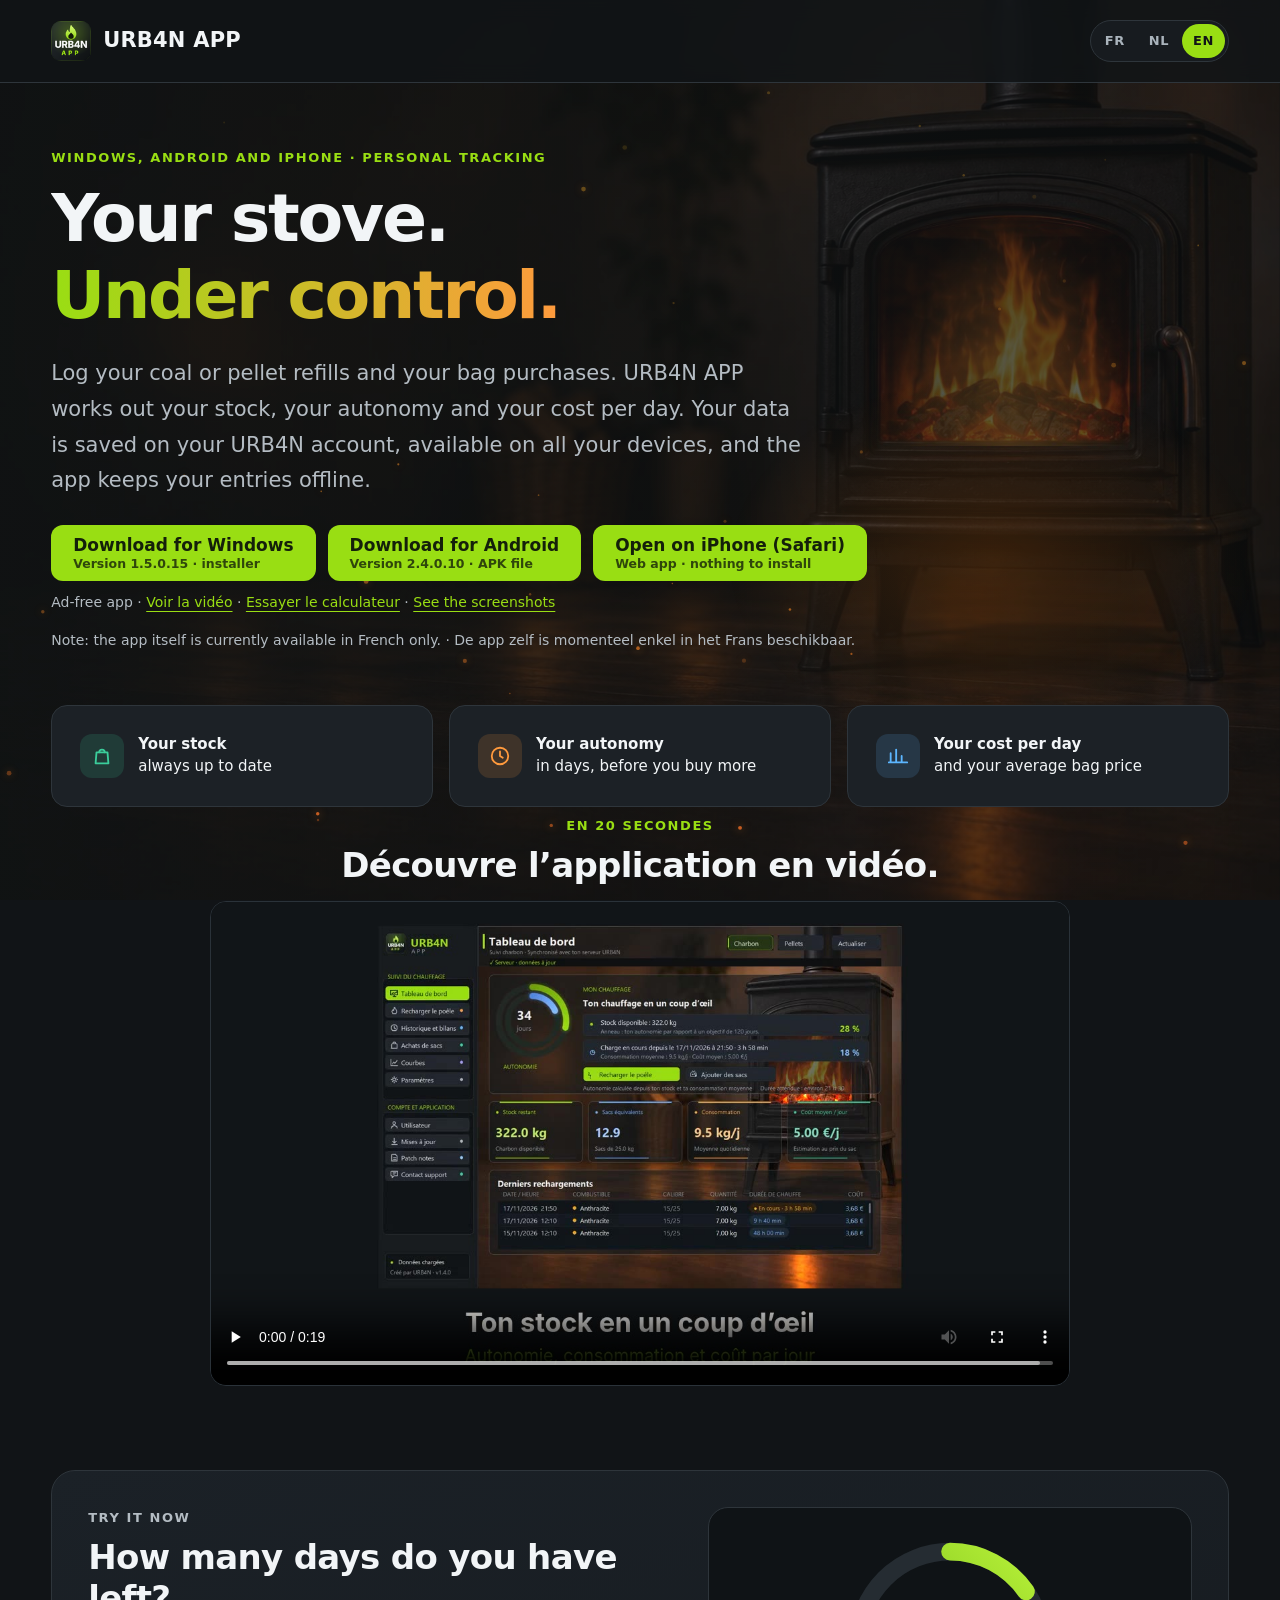
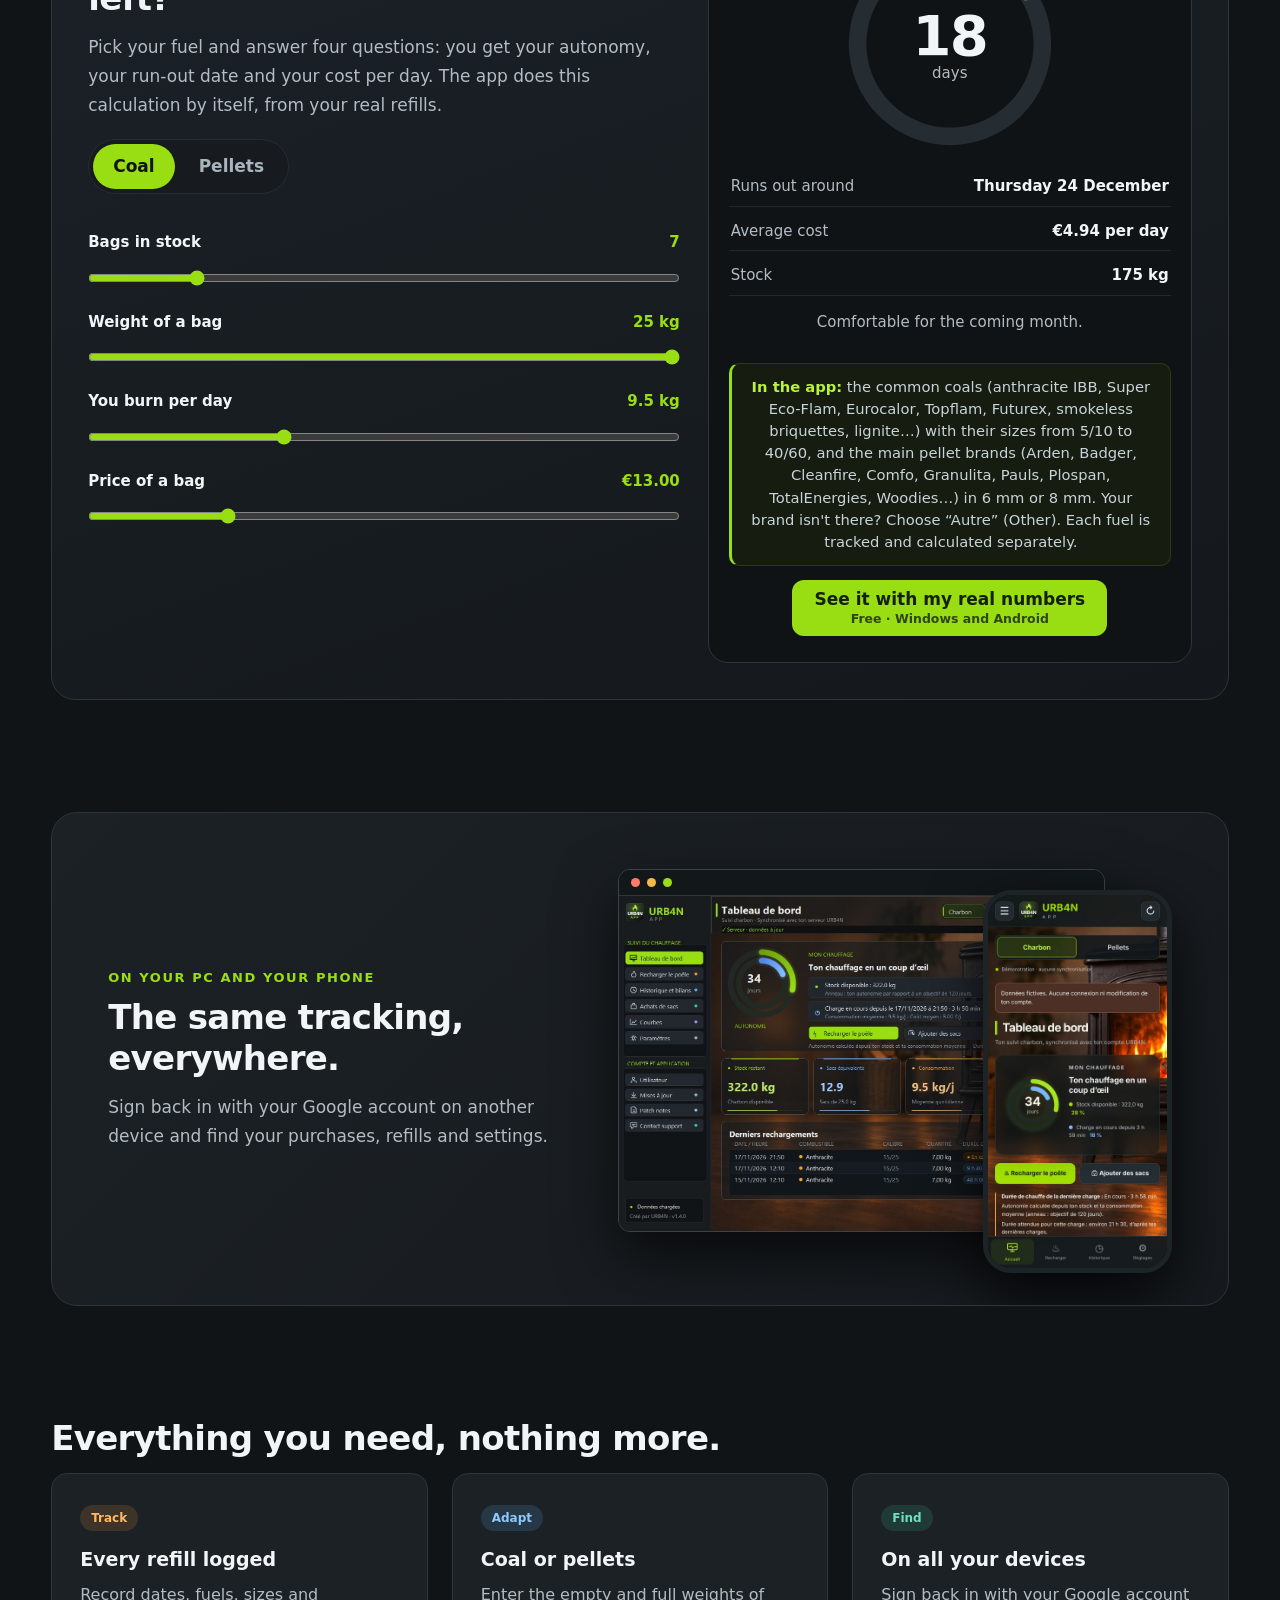
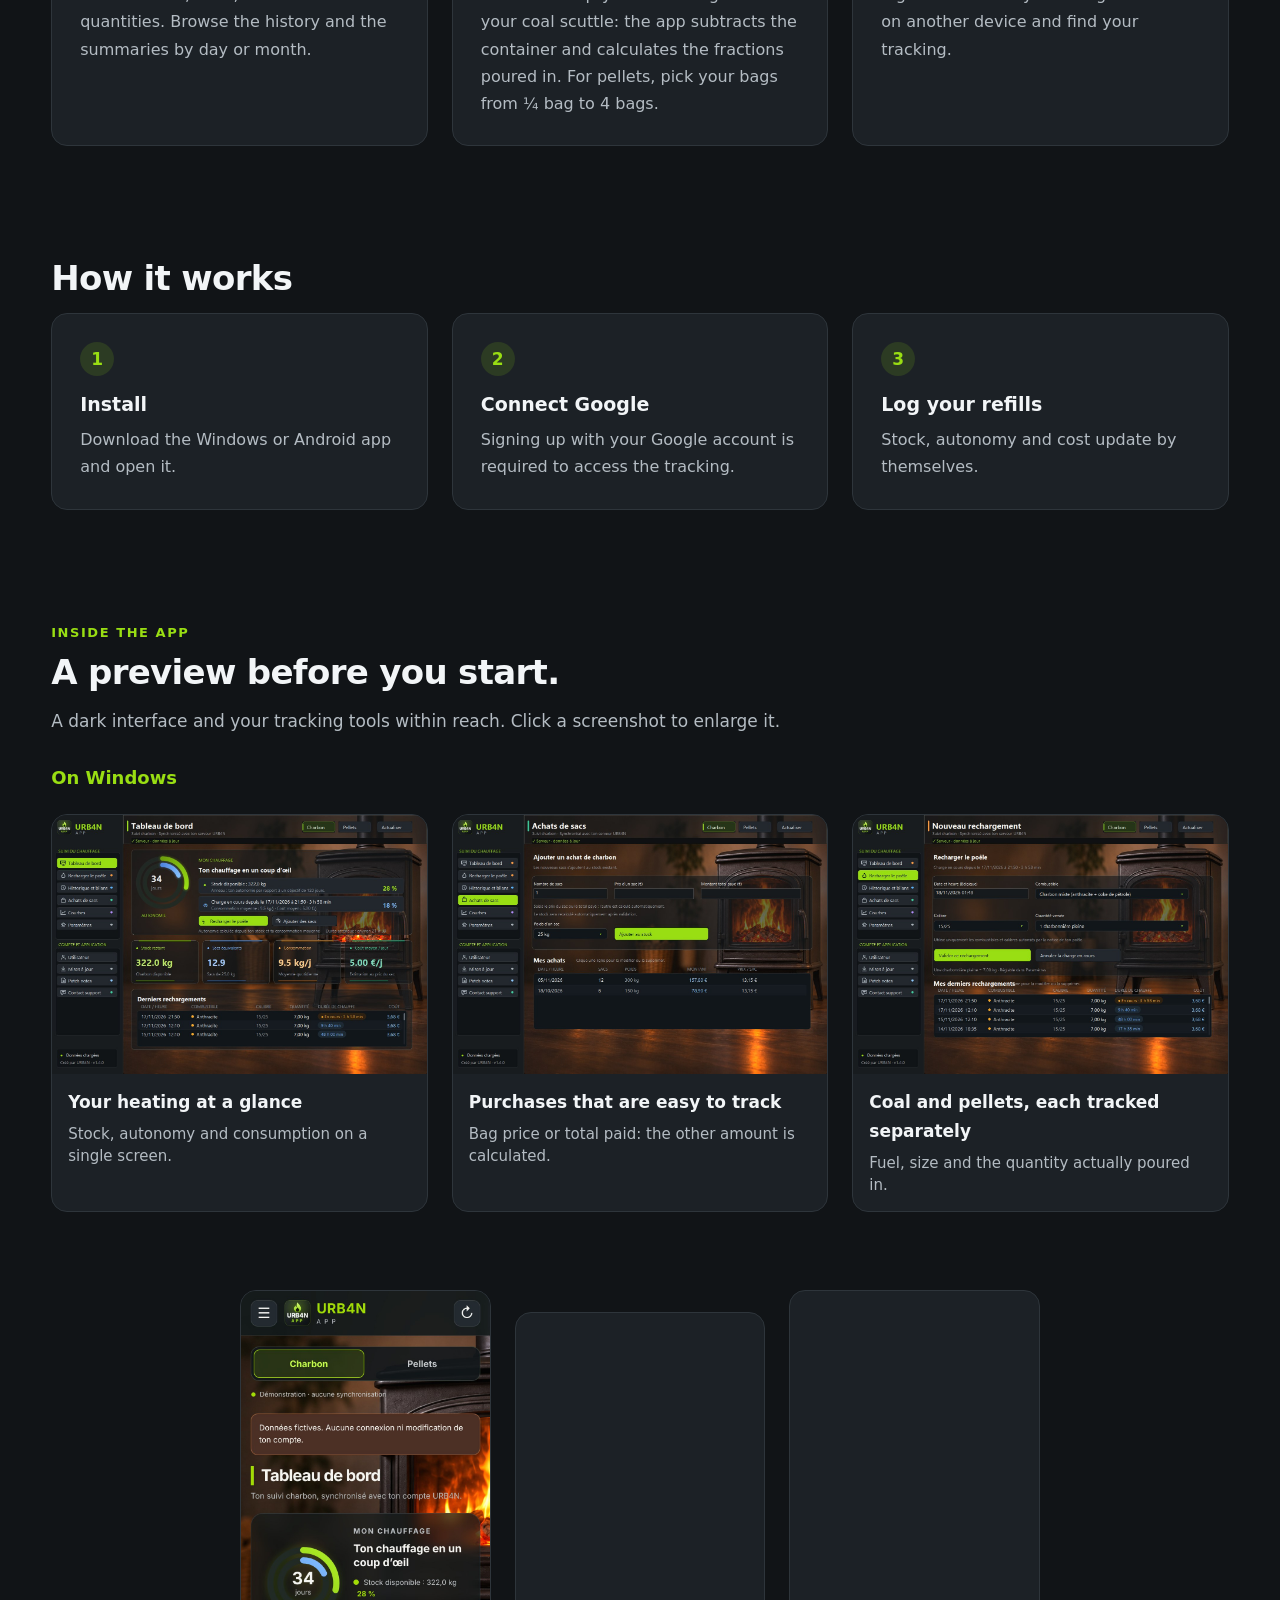
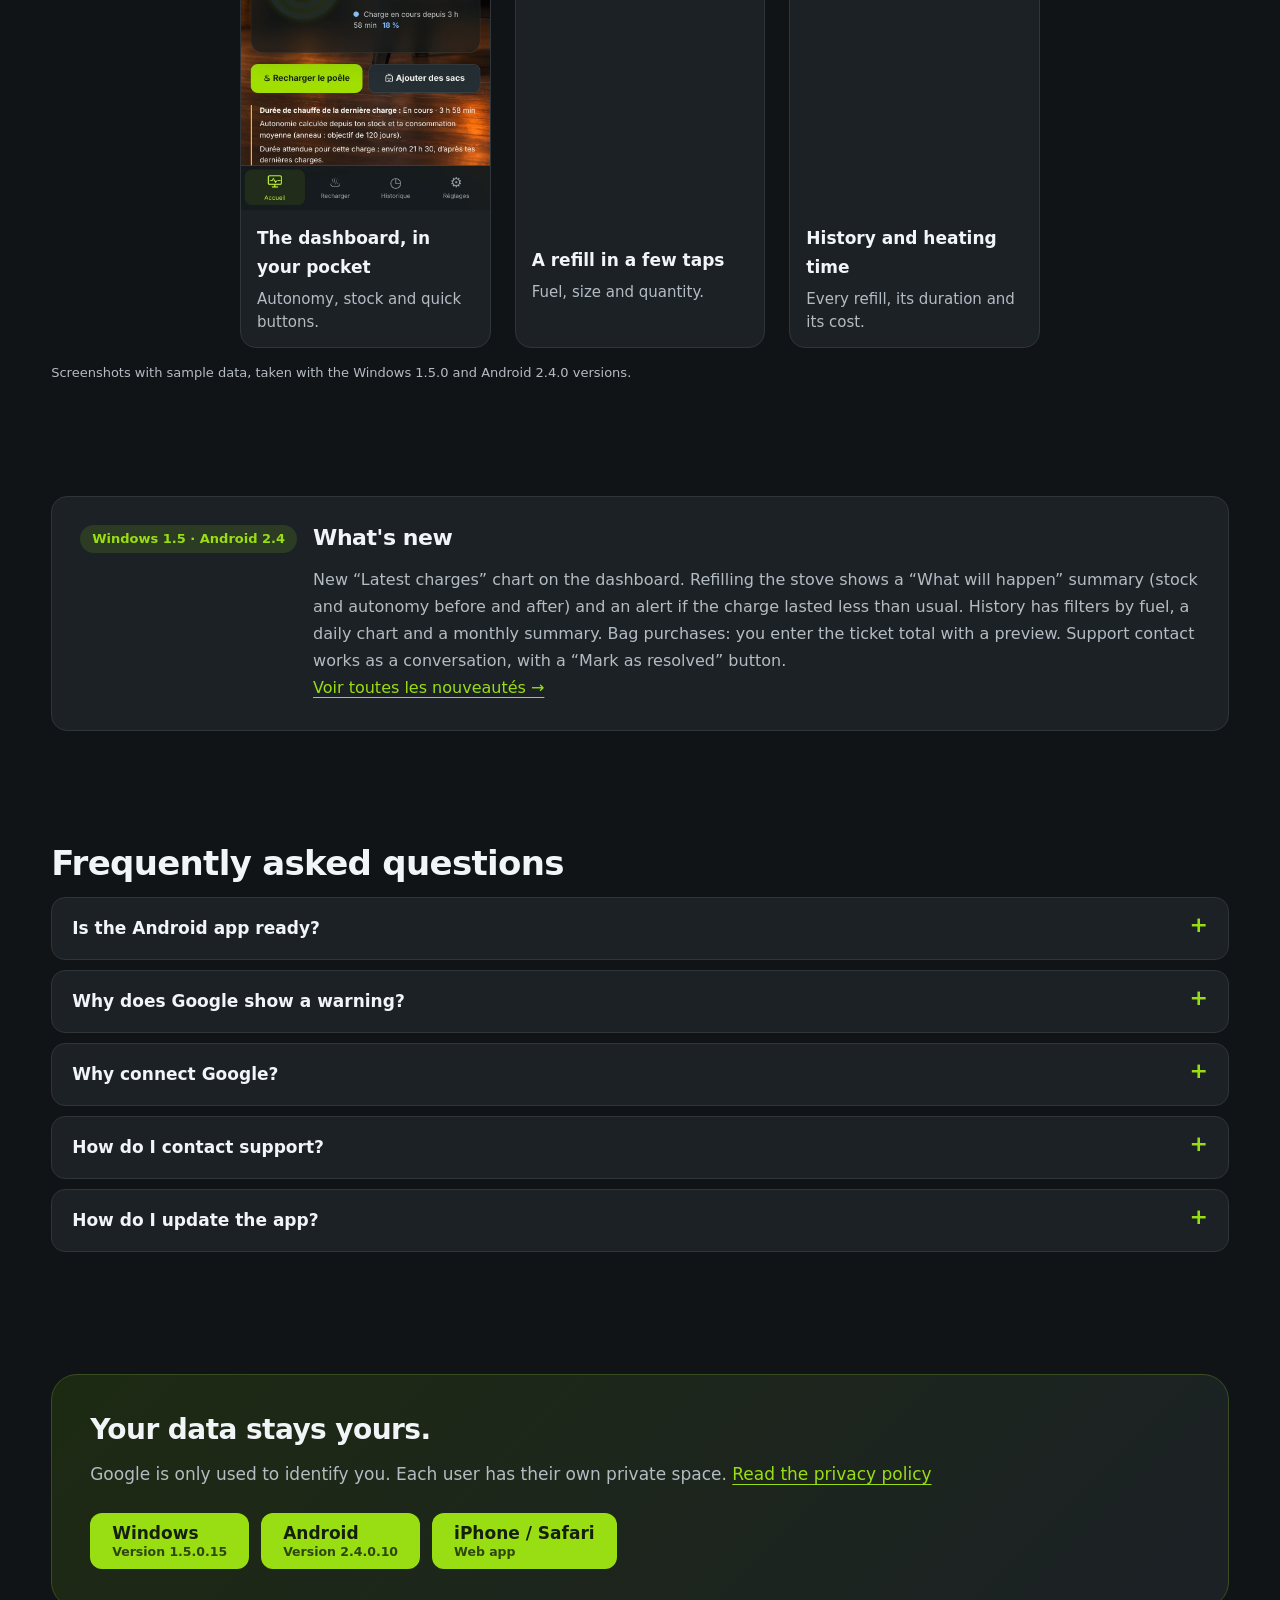
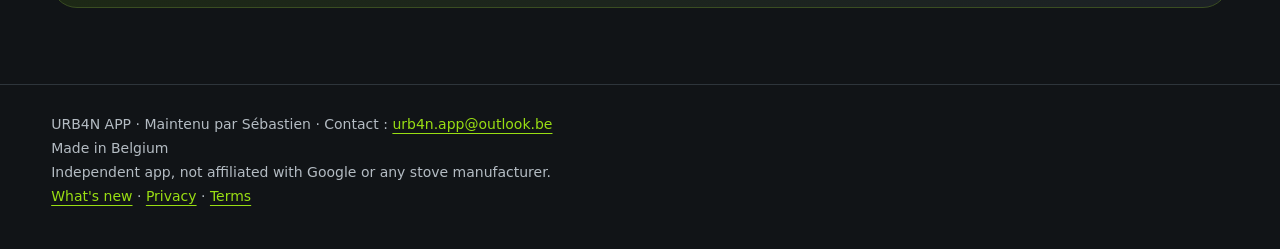
==== commit f3fd296a: "Site : Windows 1.5.0.15 Co-Authored-By: Claude Sonnet 5.5 <noreply@anthropic.com> Claude-Session: ht" ====
--- a/index.html
+++ b/index.html
@@ -35,7 +35,7 @@
 <h1>Ton poêle.<br>Sous contrôle.</h1>
 <p class="lede">Note tes rechargements de charbon ou de pellets et tes achats de sacs. URB4N APP calcule ton stock, ton autonomie et ton coût par jour. Tes données sont enregistrées sur ton compte URB4N, retrouvables sur tous tes appareils, et l’application garde ta saisie hors ligne.</p>
 <div class="actions" id="telecharger">
-<a class="button" href="https://github.com/realseb1502/urb4n-app-updates/releases/latest/download/URB4N-APP-Setup.exe">Télécharger pour Windows<small>Version 1.5.0.14 · installateur</small></a>
+<a class="button" href="https://github.com/realseb1502/urb4n-app-updates/releases/latest/download/URB4N-APP-Setup.exe">Télécharger pour Windows<small>Version 1.5.0.15 · installateur</small></a>
 <a class="button" href="https://github.com/realseb1502/urb4n-app-updates/releases/download/android-v2.4.0.10/URB4N-APP-Android-Beta.apk">Télécharger pour Android<small>Version 2.4.0.10 · fichier APK</small></a>
 <a class="button" href="app/">Ouvrir sur iPhone (Safari)<small>Application web · sans installation</small></a>
 </div>
@@ -187,7 +187,7 @@
 <div><h2 id="t-title">Tes données restent à toi.</h2>
 <p>Google sert uniquement à t’identifier. Chaque utilisateur a son propre espace privé. <a href="confidentialite.html">Lire la confidentialité</a></p></div>
 <div class="actions">
-<a class="button" href="https://github.com/realseb1502/urb4n-app-updates/releases/latest/download/URB4N-APP-Setup.exe">Windows<small>Version 1.5.0.14</small></a>
+<a class="button" href="https://github.com/realseb1502/urb4n-app-updates/releases/latest/download/URB4N-APP-Setup.exe">Windows<small>Version 1.5.0.15</small></a>
 <a class="button" href="https://github.com/realseb1502/urb4n-app-updates/releases/download/android-v2.4.0.10/URB4N-APP-Android-Beta.apk">Android<small>Version 2.4.0.10</small></a>
 <a class="button" href="app/">iPhone / Safari<small>Application web</small></a>
 </div>
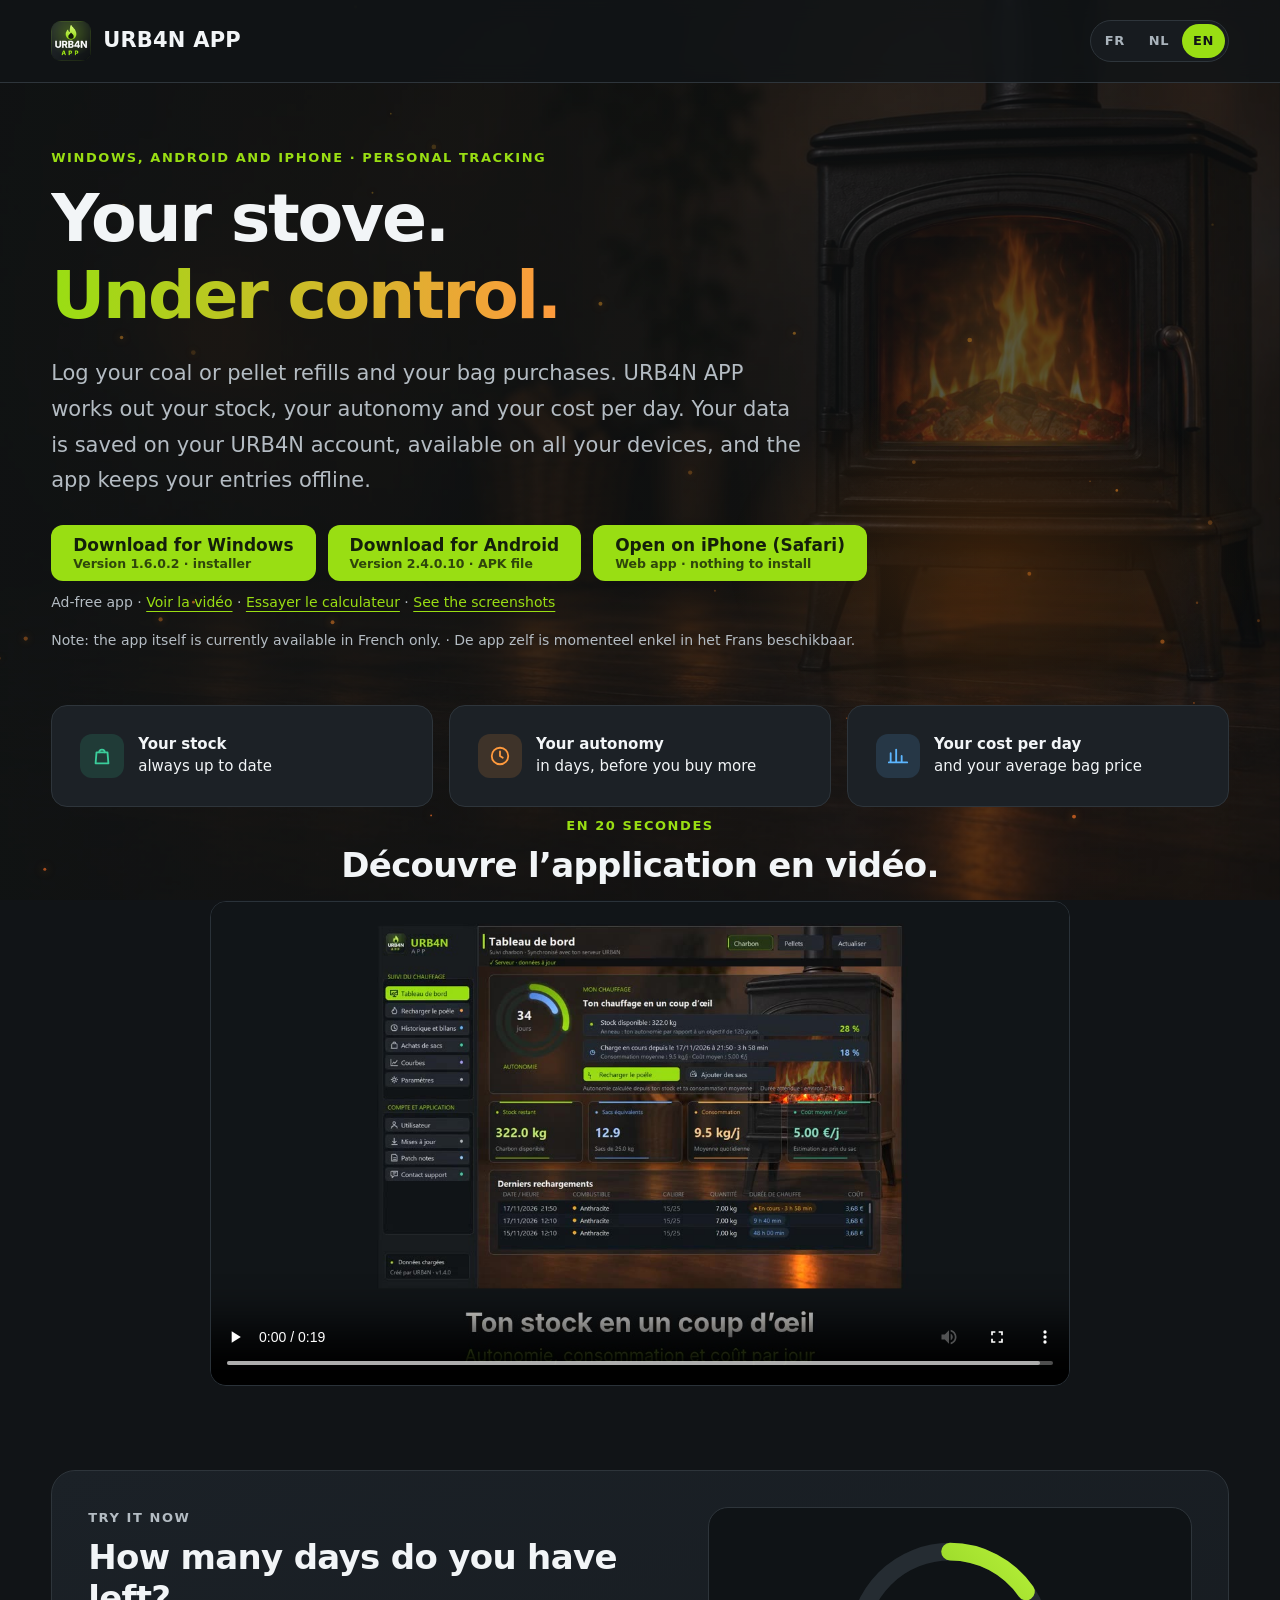
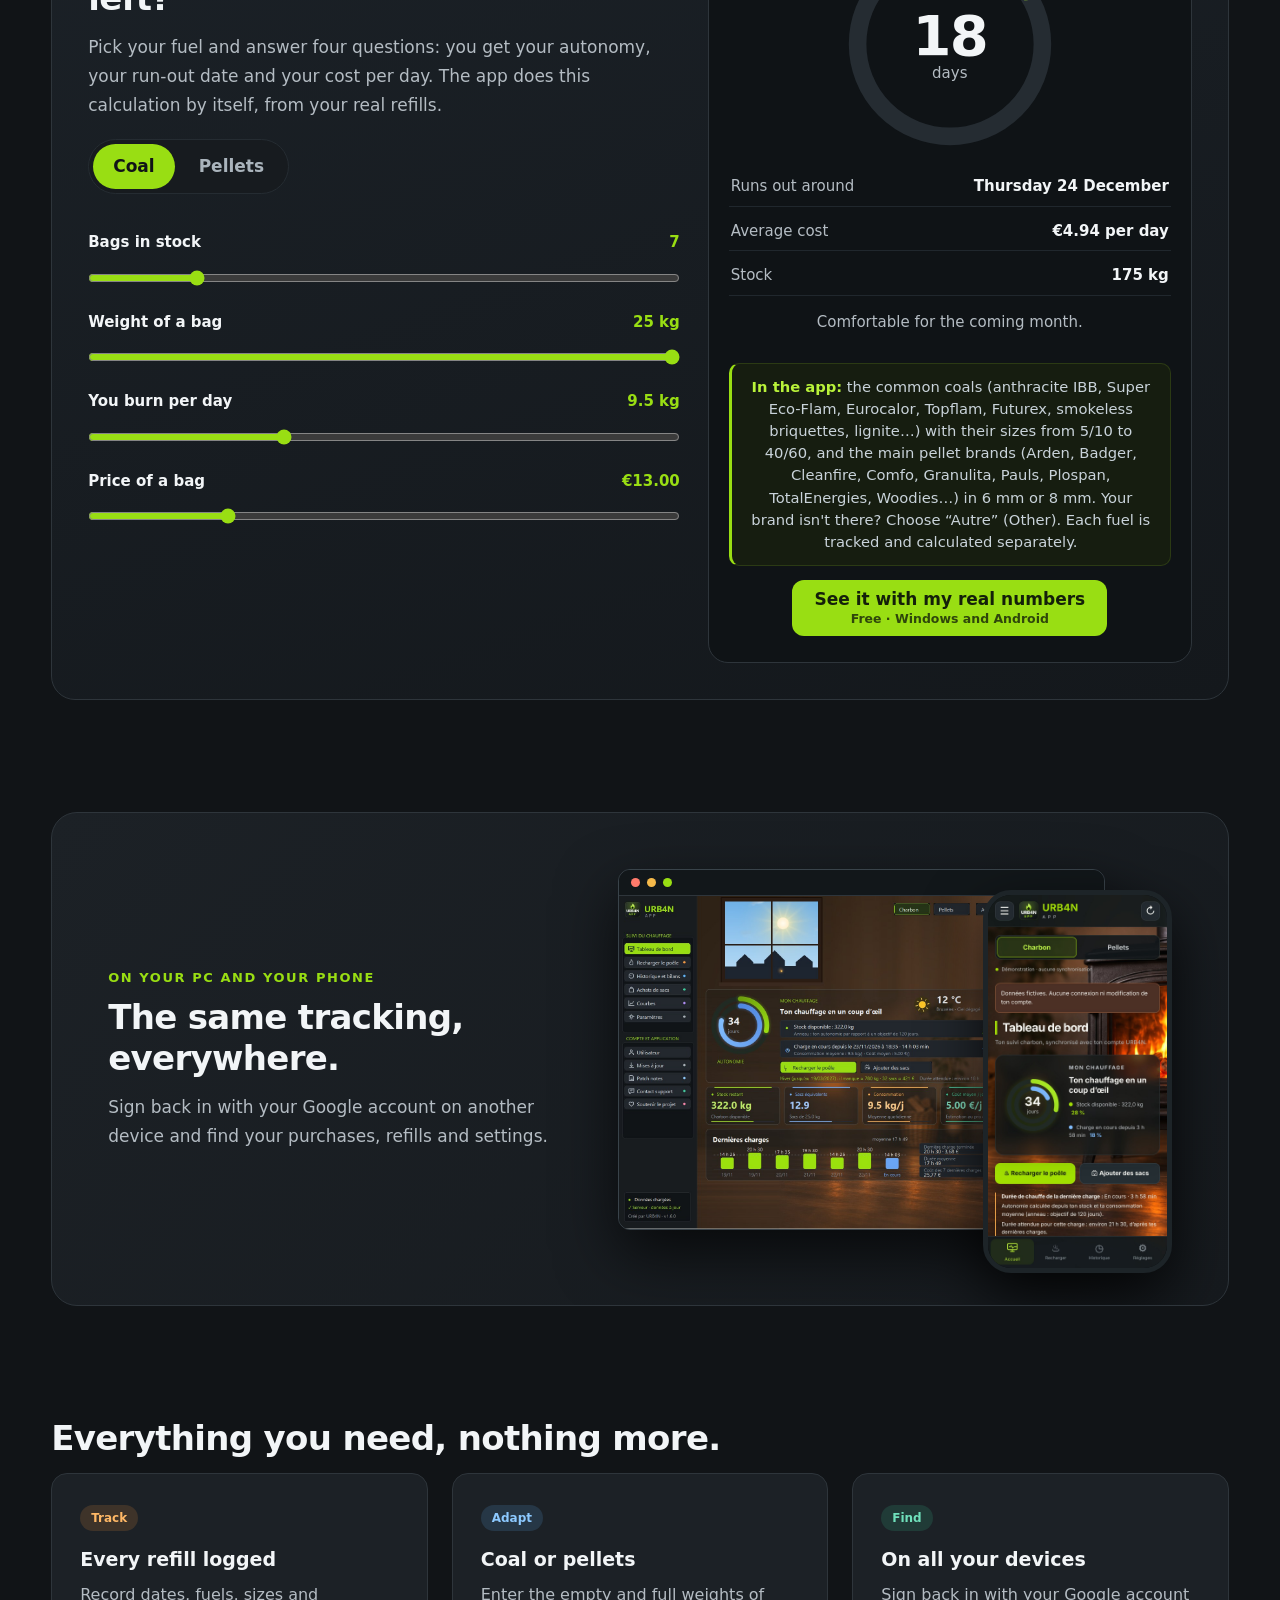
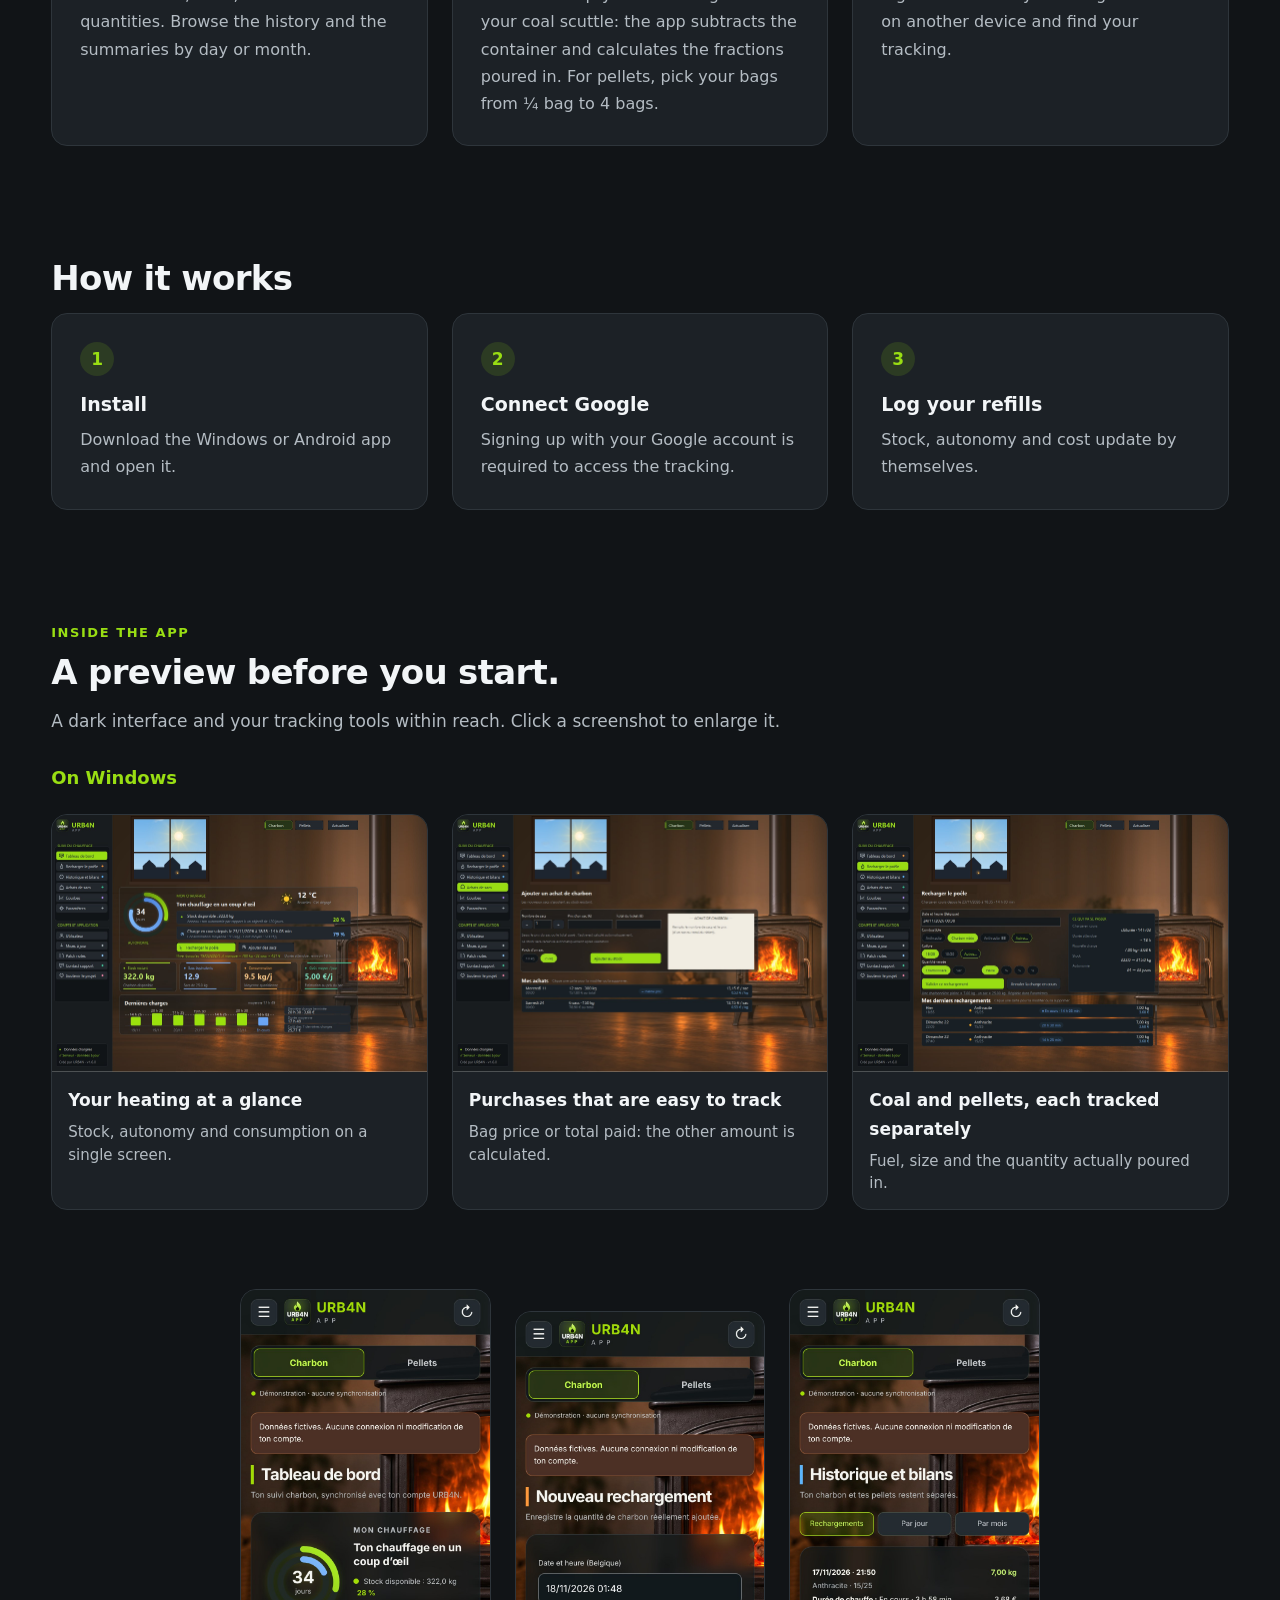
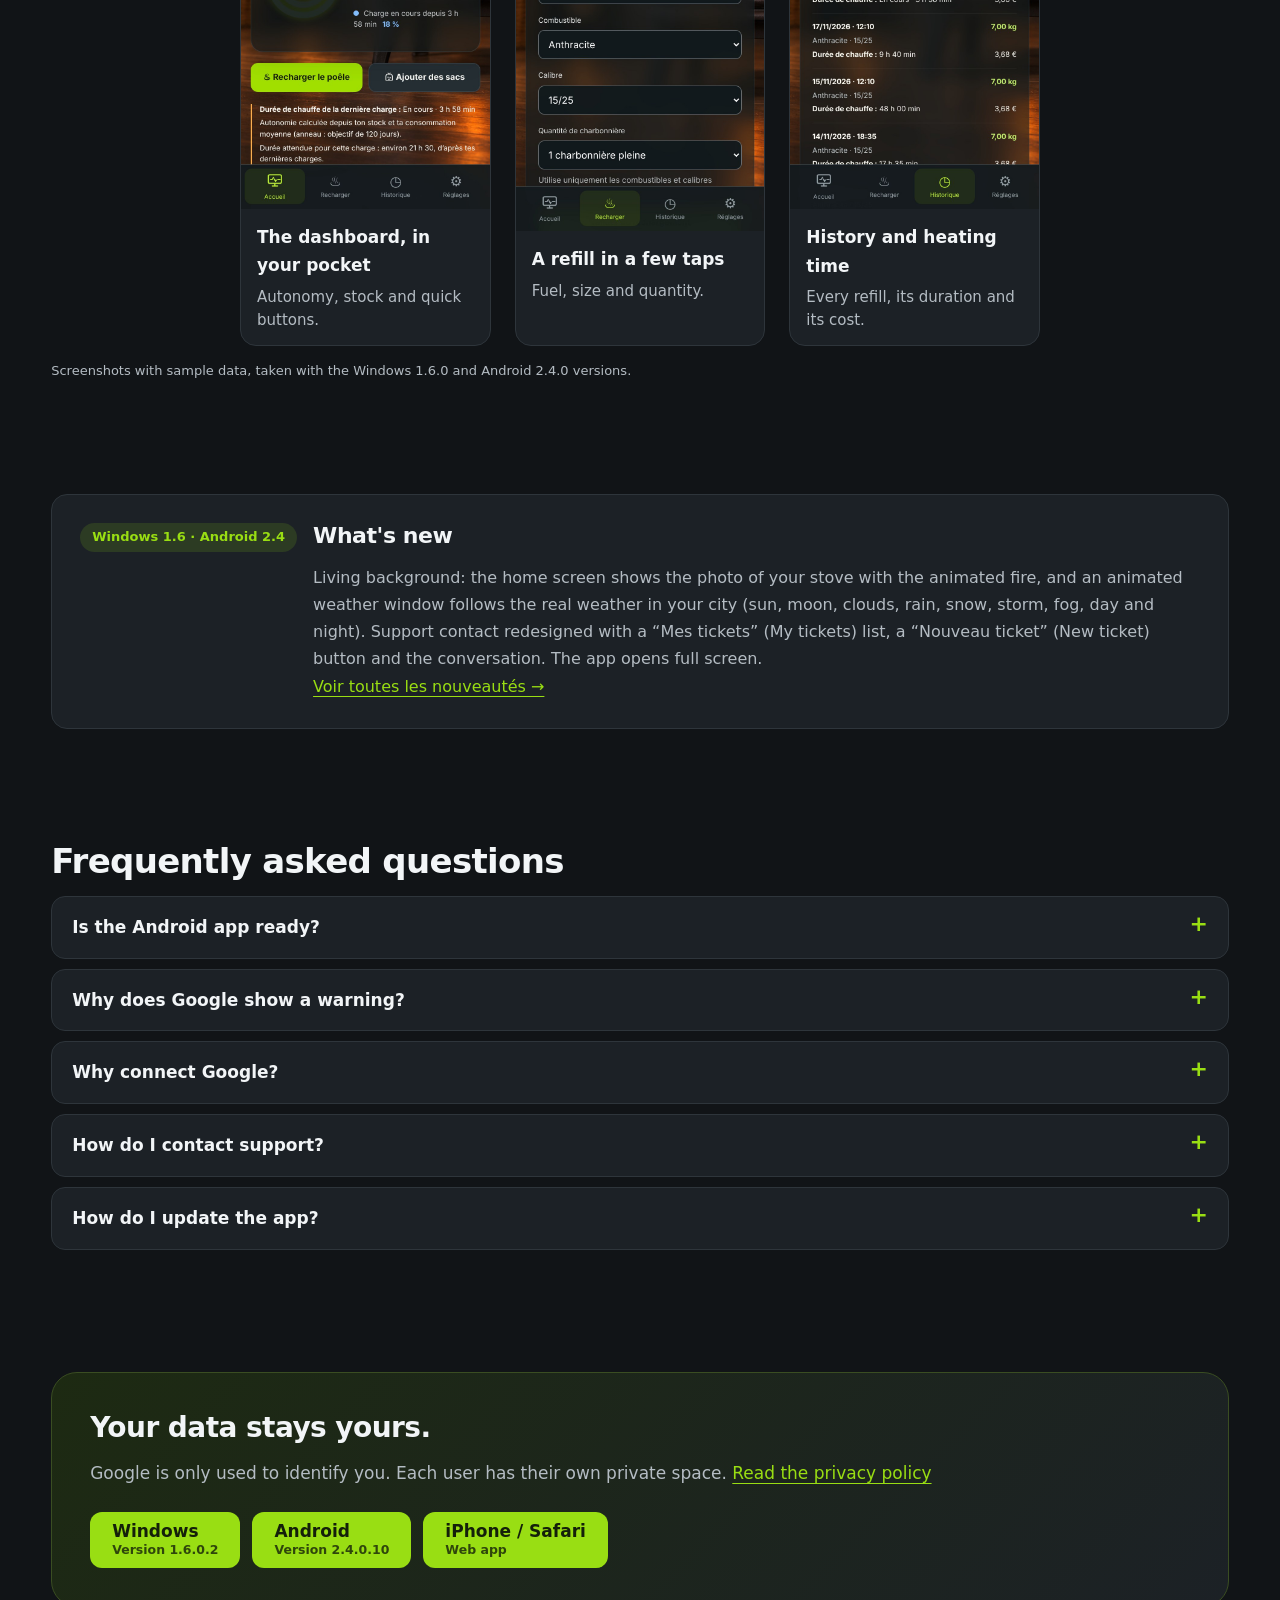
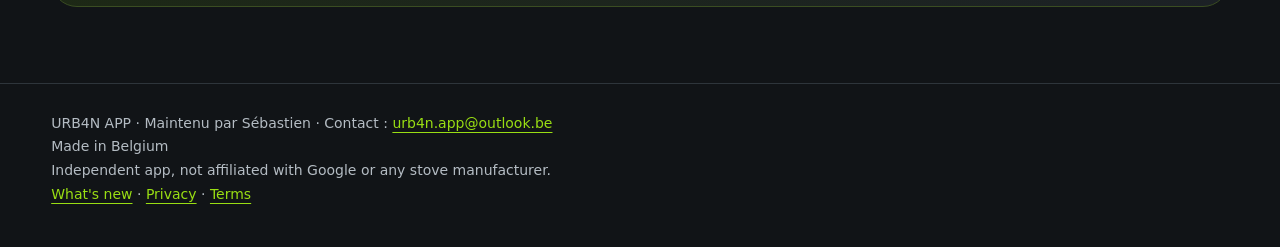
==== commit df704bef: "Site : Windows 1.6.0.2, nouvelles captures (données fictives) et nouveautés Co-Authored-By: Claude S" ====
--- a/index.html
+++ b/index.html
@@ -35,7 +35,7 @@
 <h1>Ton poêle.<br>Sous contrôle.</h1>
 <p class="lede">Note tes rechargements de charbon ou de pellets et tes achats de sacs. URB4N APP calcule ton stock, ton autonomie et ton coût par jour. Tes données sont enregistrées sur ton compte URB4N, retrouvables sur tous tes appareils, et l’application garde ta saisie hors ligne.</p>
 <div class="actions" id="telecharger">
-<a class="button" href="https://github.com/realseb1502/urb4n-app-updates/releases/latest/download/URB4N-APP-Setup.exe">Télécharger pour Windows<small>Version 1.5.0.15 · installateur</small></a>
+<a class="button" href="https://github.com/realseb1502/urb4n-app-updates/releases/latest/download/URB4N-APP-Setup.exe">Télécharger pour Windows<small>Version 1.6.0.2 · installateur</small></a>
 <a class="button" href="https://github.com/realseb1502/urb4n-app-updates/releases/download/android-v2.4.0.10/URB4N-APP-Android-Beta.apk">Télécharger pour Android<small>Version 2.4.0.10 · fichier APK</small></a>
 <a class="button" href="app/">Ouvrir sur iPhone (Safari)<small>Application web · sans installation</small></a>
 </div>
@@ -96,7 +96,7 @@
 <p>Reconnecte ton compte Google sur un autre appareil et retrouve tes achats, tes rechargements et tes réglages.</p>
 </div>
 <div class="everywhere-art">
-<div class="win-frame"><div class="win-bar"><i></i><i></i><i></i></div><img src="tableau-de-bord.jpg" width="1274" height="881" alt="Tableau de bord URB4N APP sur Windows" loading="lazy" decoding="async"></div>
+<div class="win-frame"><div class="win-bar"><i></i><i></i><i></i></div><img src="tableau-de-bord.jpg" width="1500" height="1030" alt="Tableau de bord URB4N APP sur Windows" loading="lazy" decoding="async"></div>
 <div class="phone-frame"><img src="android-accueil.jpg" width="824" height="1720" alt="Accueil de l’application Android" loading="lazy" decoding="async"></div>
 </div>
 </div>
@@ -129,17 +129,17 @@
 <div class="gallery-grid">
 <figure class="screenshot-card">
 <a class="gallery-open" href="tableau-de-bord.jpg" data-caption="Tableau de bord — stock, autonomie et consommation en un coup d’œil (données fictives).">
-<img src="tableau-de-bord.jpg" width="1274" height="881" alt="Tableau de bord URB4N APP : 34 jours d’autonomie, 322 kg de stock, consommation moyenne et derniers rechargements." loading="lazy" decoding="async"><span class="zoom-label" aria-hidden="true">Agrandir ↗</span></a>
+<img src="tableau-de-bord.jpg" width="1500" height="1030" alt="Tableau de bord URB4N APP : 34 jours d’autonomie, 322 kg de stock, consommation moyenne et derniers rechargements." loading="lazy" decoding="async"><span class="zoom-label" aria-hidden="true">Agrandir ↗</span></a>
 <figcaption><h3>Ton chauffage en un coup d’œil</h3><p>Stock, autonomie et consommation sur un seul écran.</p></figcaption>
 </figure>
 <figure class="screenshot-card">
 <a class="gallery-open" href="achats-sacs.jpg" data-caption="Achats de sacs — saisis le prix d’un sac ou le montant total payé (données fictives).">
-<img src="achats-sacs.jpg" width="1274" height="881" alt="Achats de sacs : formulaire avec nombre de sacs, prix d’un sac et montant total payé, et liste des achats." loading="lazy" decoding="async"><span class="zoom-label" aria-hidden="true">Agrandir ↗</span></a>
+<img src="achats-sacs.jpg" width="1500" height="1030" alt="Achats de sacs : formulaire avec nombre de sacs, prix d’un sac et montant total payé, et liste des achats." loading="lazy" decoding="async"><span class="zoom-label" aria-hidden="true">Agrandir ↗</span></a>
 <figcaption><h3>Des achats faciles à suivre</h3><p>Prix du sac ou total payé : l’autre montant est calculé.</p></figcaption>
 </figure>
 <figure class="screenshot-card">
 <a class="gallery-open" href="rechargement.jpg" data-caption="Rechargement — choisis le combustible, le calibre et la quantité versée (données fictives).">
-<img src="rechargement.jpg" width="1274" height="881" alt="Formulaire de rechargement avec choix du combustible, du calibre et de la quantité versée, et la liste des derniers rechargements." loading="lazy" decoding="async"><span class="zoom-label" aria-hidden="true">Agrandir ↗</span></a>
+<img src="rechargement.jpg" width="1500" height="1030" alt="Formulaire de rechargement avec choix du combustible, du calibre et de la quantité versée, et la liste des derniers rechargements." loading="lazy" decoding="async"><span class="zoom-label" aria-hidden="true">Agrandir ↗</span></a>
 <figcaption><h3>Charbon et pellets, chacun son suivi</h3><p>Combustible, calibre et quantité réellement versée.</p></figcaption>
 </figure>
 </div>
@@ -161,14 +161,14 @@
 <figcaption><h3>Historique et durée de chauffe</h3><p>Chaque rechargement, sa durée et son coût.</p></figcaption>
 </figure>
 </div>
-<p class="gallery-note">Captures avec des données fictives, réalisées avec les versions Windows 1.5.0 et Android 2.4.0.</p>
+<p class="gallery-note">Captures avec des données fictives, réalisées avec les versions Windows 1.6.0 et Android 2.4.0.</p>
 </section>
 
 <section aria-labelledby="n-title">
 <div class="card news">
-<span class="tag">Windows 1.5 · Android 2.4</span>
+<span class="tag">Windows 1.6 · Android 2.4</span>
 <div><h2 id="n-title" style="font-size:22px">Nouveautés</h2>
-<p>Nouveau graphique « Dernières charges » sur le tableau de bord. Recharger le poêle affiche un résumé « Ce qui va se passer » (stock et autonomie avant et après) et une alerte si la charge a duré moins longtemps que d’habitude. L’historique a des filtres par combustible, un graphique par jour et un bilan mensuel. Achats de sacs : tu saisis le total du ticket avec un aperçu. Contact support en conversation, avec un bouton « Marquer comme résolu ».</p>
+<p>Fond vivant : l’accueil affiche la photo de ton poêle avec le feu animé, et une fenêtre météo animée suit le temps réel de ta ville (soleil, lune, nuages, pluie, neige, orage, brouillard, jour et nuit). Contact support refait avec la liste « Mes tickets », un bouton « Nouveau ticket » et la conversation. L’application s’ouvre en plein écran.</p>
 <p><a href="nouveautes.html">Voir toutes les nouveautés →</a></p>
 </div>
 </section>
@@ -178,7 +178,7 @@
 <details><summary>L’application Android est-elle prête ?</summary><div><p>Oui, c’est la version 2.4.0.10, installée par fichier APK hors Google Play (Android 8 ou plus récent, appareil 64 bits avec services Google Play). Les mises à jour se font depuis la page « Mises à jour » de l’application.</p></div></details>
 <details><summary>Pourquoi Google affiche-t-il un avertissement ?</summary><div><p>Le projet Google est en Production, mais la validation Google est encore en préparation : un avertissement et un plafond de connexions peuvent s’appliquer. Aucun compte Google n’est fourni avec l’application, et une installation vierge nécessite encore une configuration de connexion fournie par l’éditeur.</p></div></details>
 <details><summary>Pourquoi connecter Google ?</summary><div><p>Google sert uniquement à prouver qui tu es (adresse e-mail et identifiant). Ton compte URB4N est créé à la première connexion et tes données sont enregistrées sur le serveur de l’éditeur, sans accès à ton Drive.</p></div></details>
-<details><summary>Comment contacter le support ?</summary><div><p>Dans l’application, le menu « Contact support » (bouton « Créer un ticket ») envoie volontairement un titre, une description et, si tu le souhaites, une capture. Ces rapports sont conservés sur le serveur de l’éditeur. Tu retrouves ensuite la conversation dans la même page.</p></div></details>
+<details><summary>Comment contacter le support ?</summary><div><p>Dans l’application, le menu « Contact support » (bouton « Nouveau ticket ») envoie volontairement un titre, une description et, si tu le souhaites, une capture. Ces rapports sont conservés sur le serveur de l’éditeur. Tu retrouves ensuite la conversation dans la même page.</p></div></details>
 <details><summary>Comment mettre à jour l’application ?</summary><div><p>Les mises à jour se font directement depuis l’application. Elle te propose la nouvelle version au démarrage.</p></div></details>
 </section>
 
@@ -187,7 +187,7 @@
 <div><h2 id="t-title">Tes données restent à toi.</h2>
 <p>Google sert uniquement à t’identifier. Chaque utilisateur a son propre espace privé. <a href="confidentialite.html">Lire la confidentialité</a></p></div>
 <div class="actions">
-<a class="button" href="https://github.com/realseb1502/urb4n-app-updates/releases/latest/download/URB4N-APP-Setup.exe">Windows<small>Version 1.5.0.15</small></a>
+<a class="button" href="https://github.com/realseb1502/urb4n-app-updates/releases/latest/download/URB4N-APP-Setup.exe">Windows<small>Version 1.6.0.2</small></a>
 <a class="button" href="https://github.com/realseb1502/urb4n-app-updates/releases/download/android-v2.4.0.10/URB4N-APP-Android-Beta.apk">Android<small>Version 2.4.0.10</small></a>
 <a class="button" href="app/">iPhone / Safari<small>Application web</small></a>
 </div>
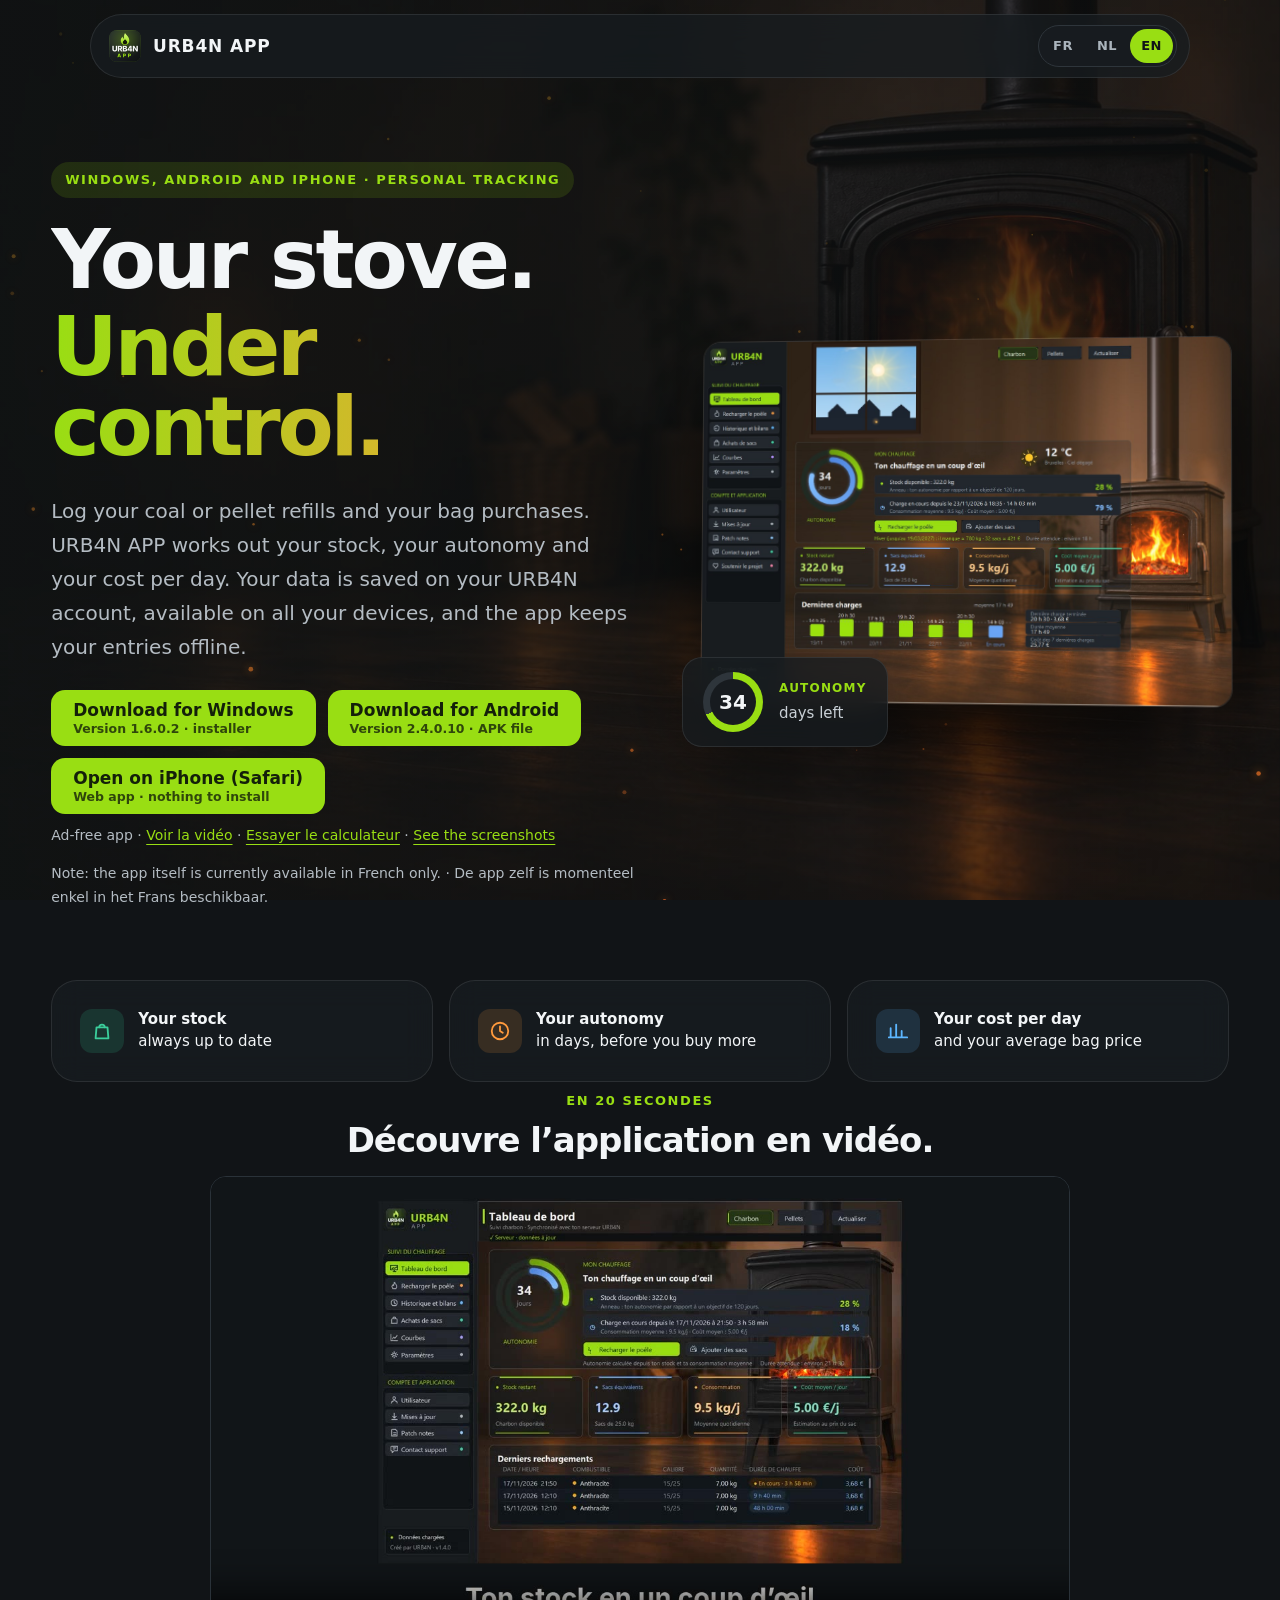
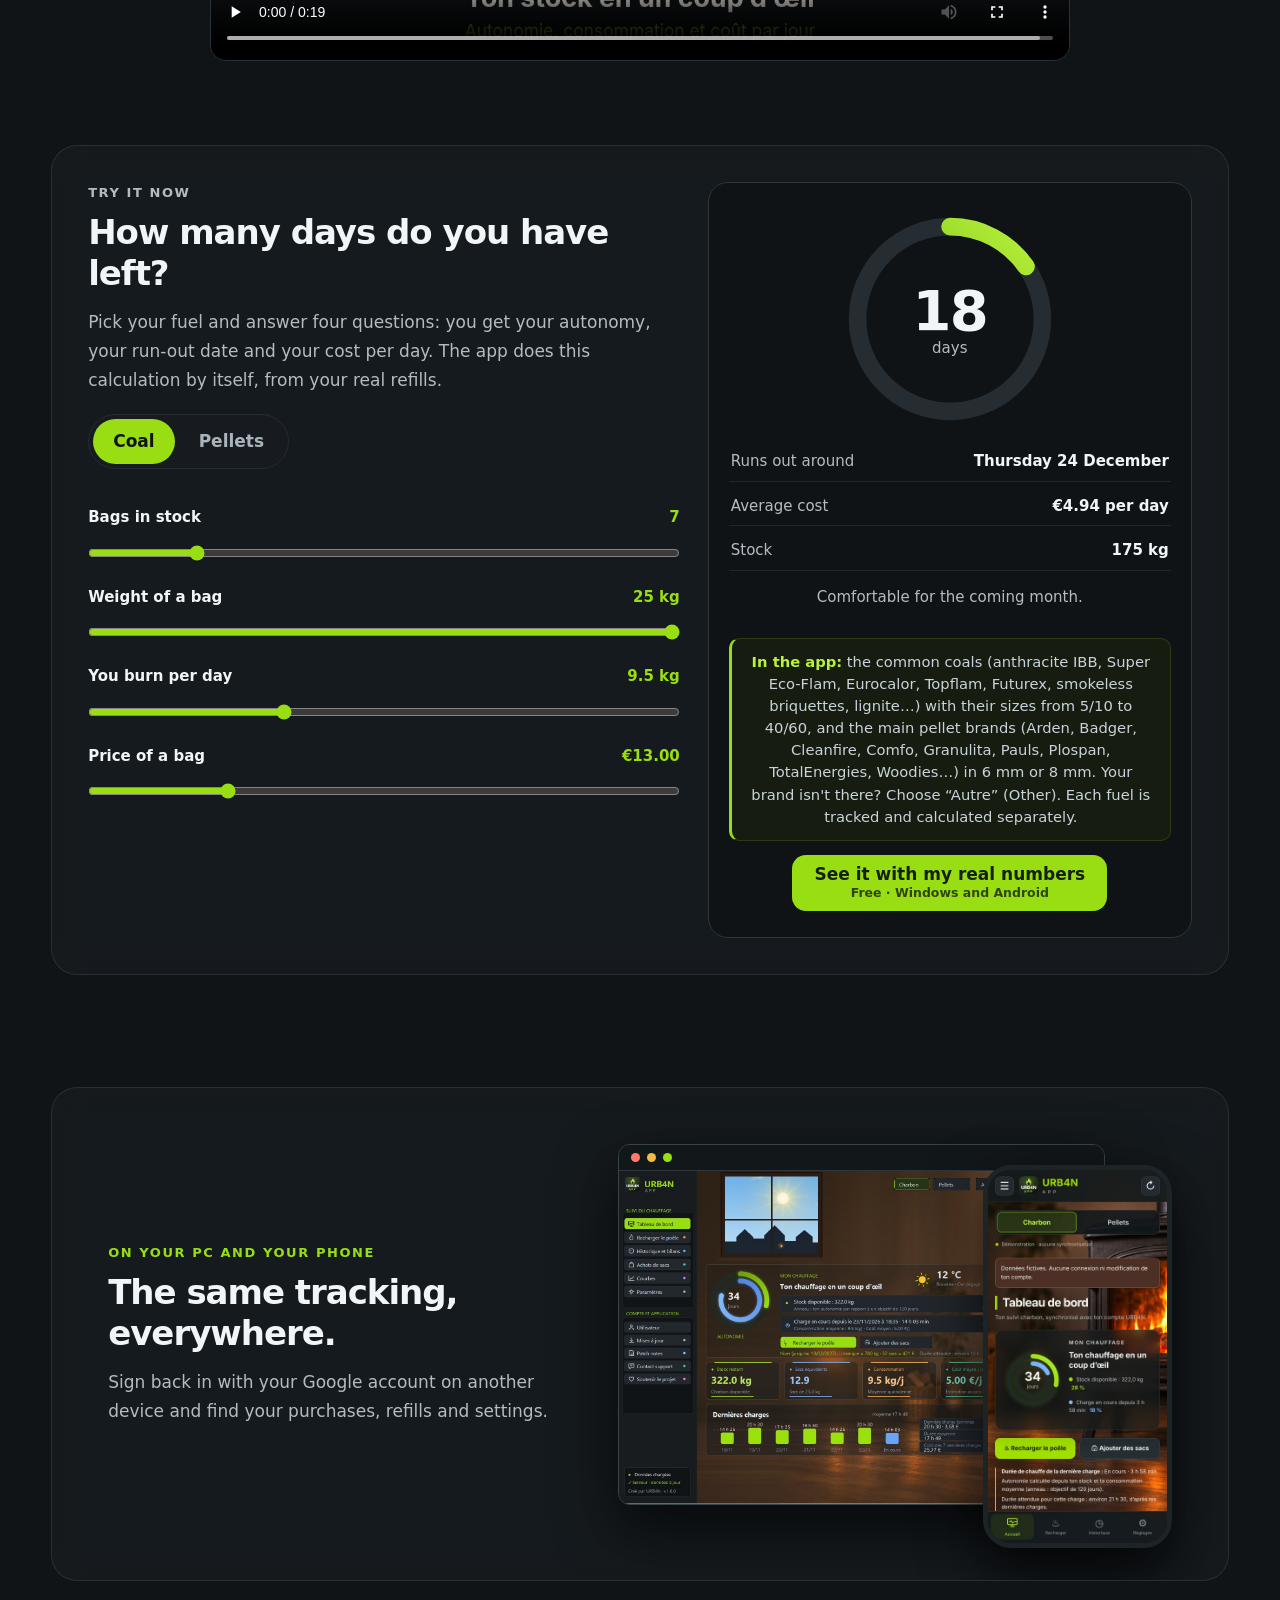
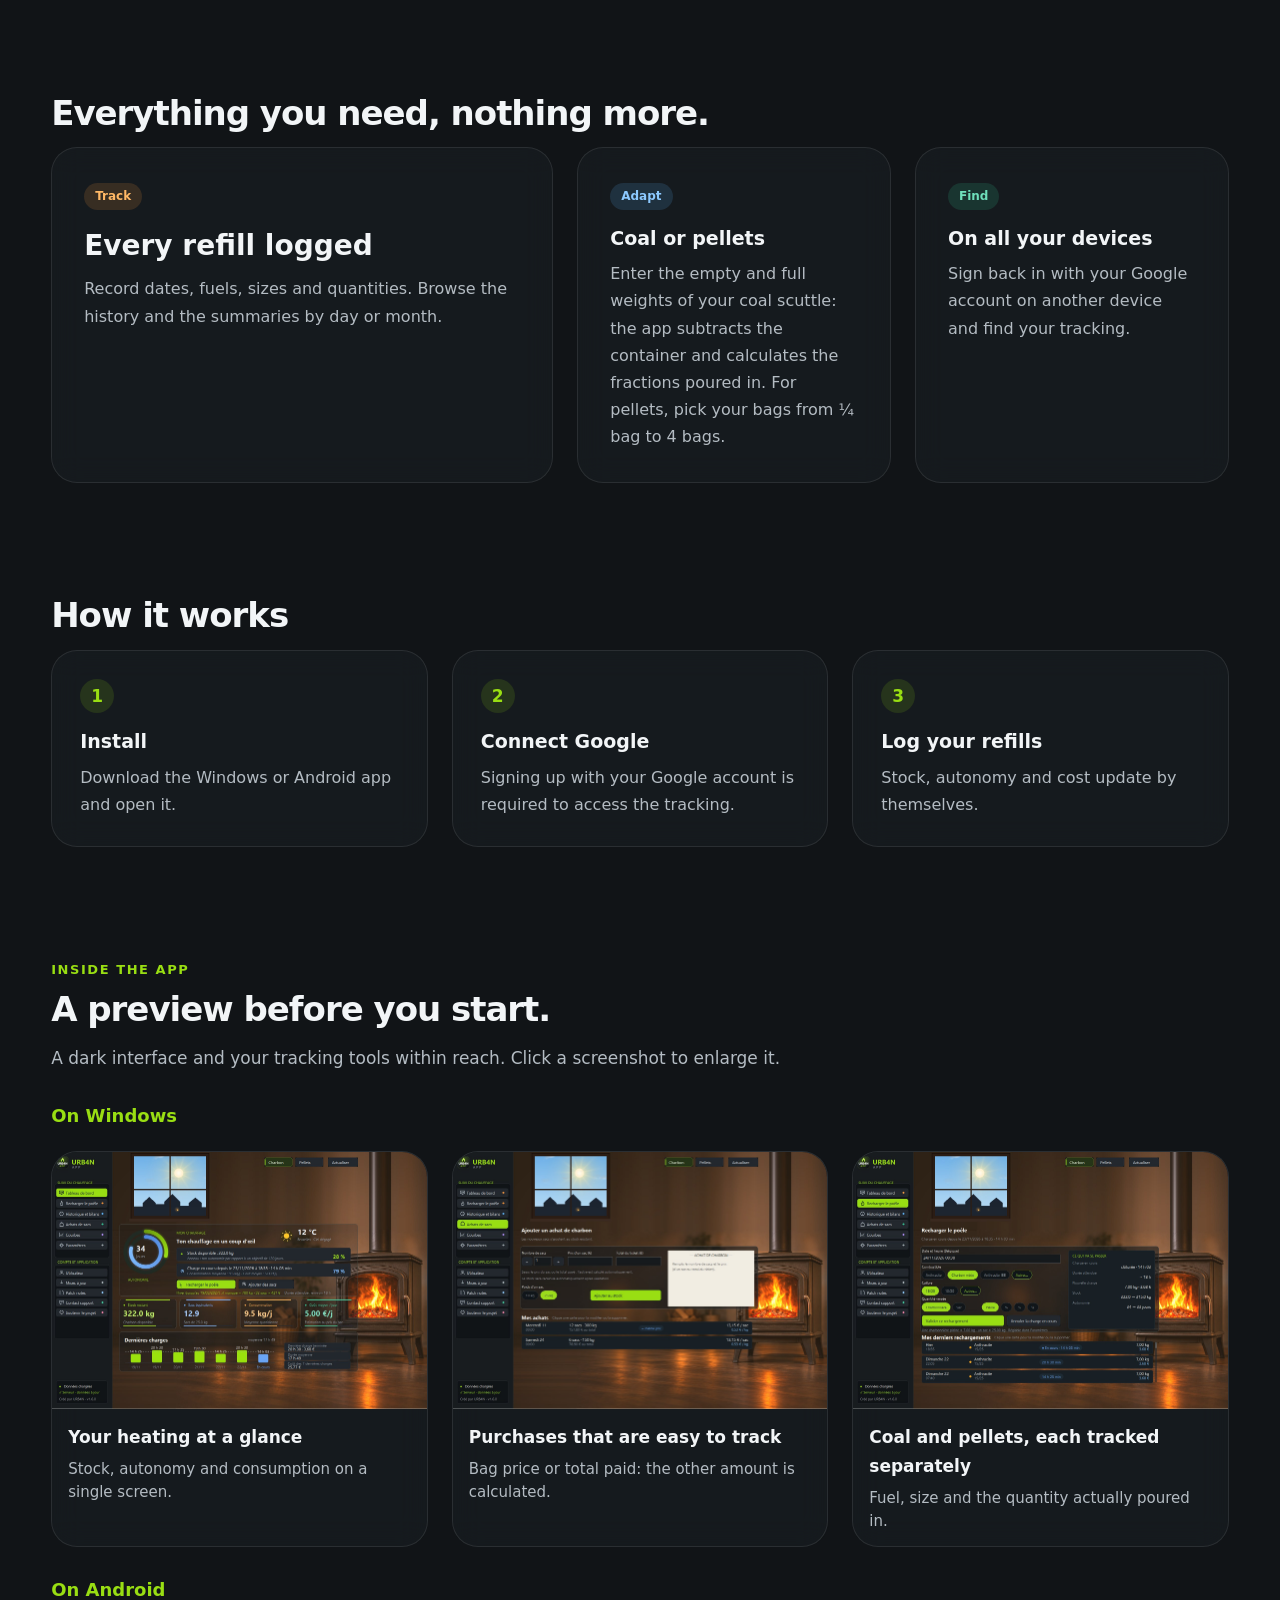
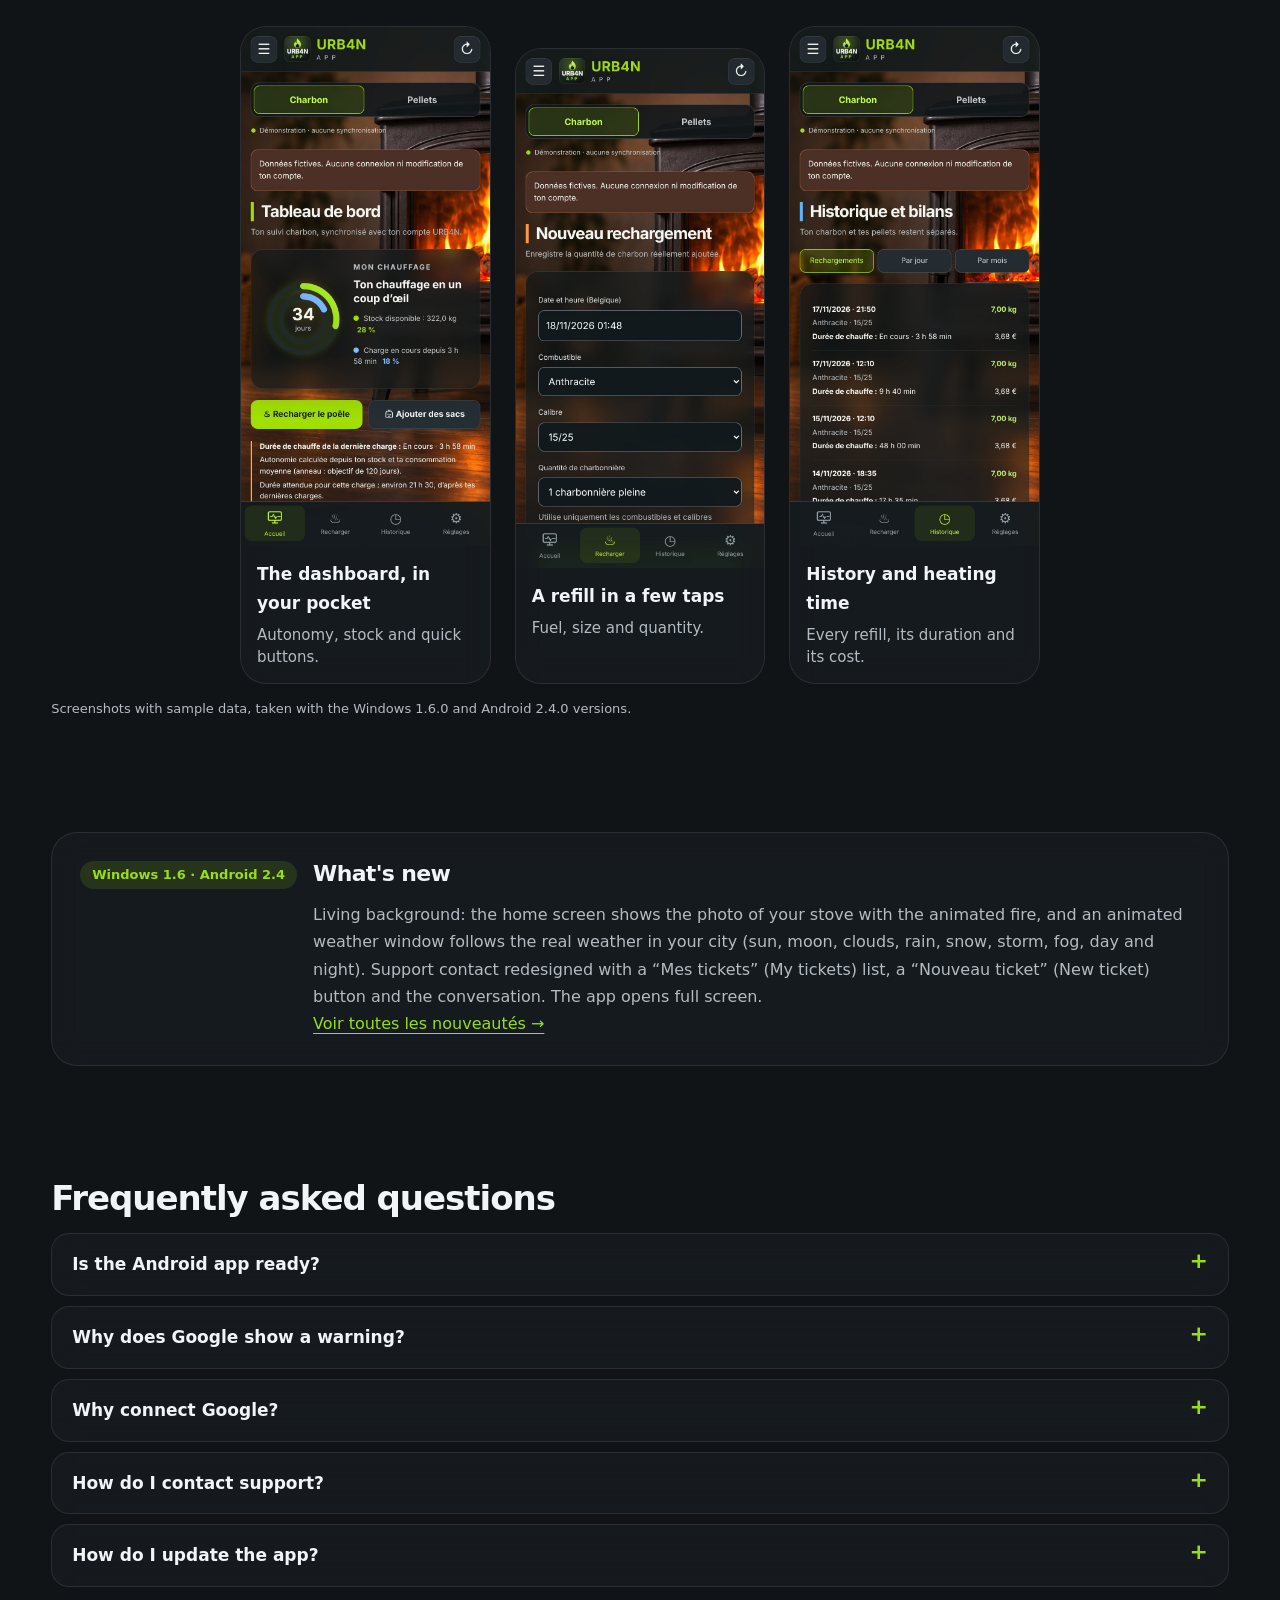
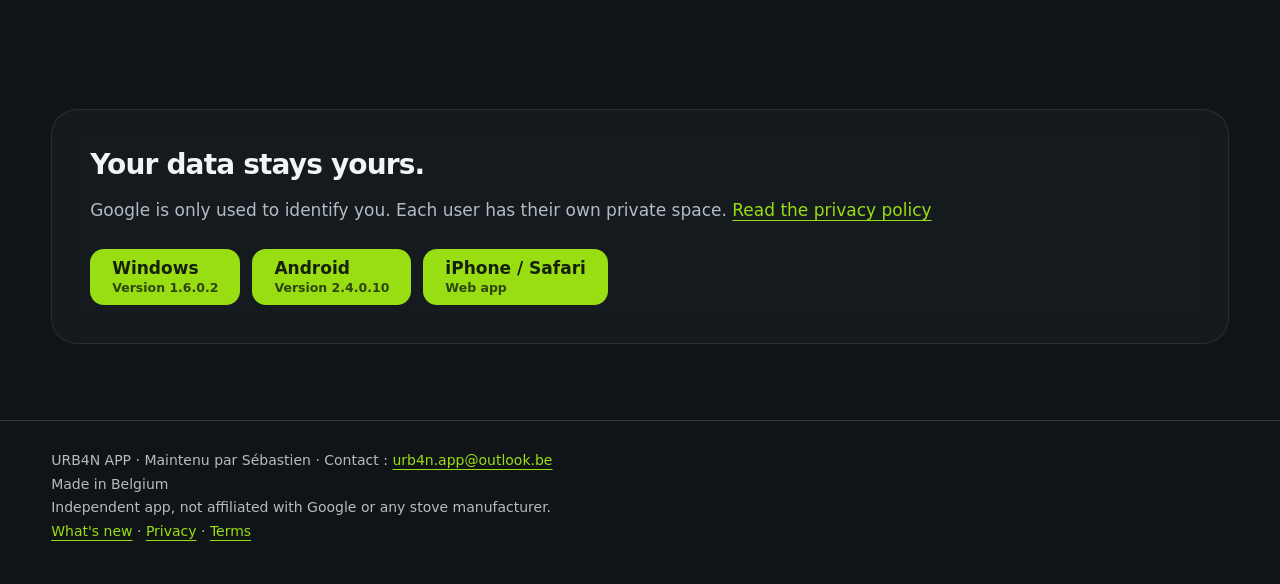
==== commit ac98b507: "Site : refonte (en-tête flottant, accueil avec capture, cartes en verre) Co-Authored-By: Claude Sonn" ====
--- a/index.html
+++ b/index.html
@@ -20,6 +20,7 @@
 <meta name="theme-color" content="#111417">
 <link rel="stylesheet" href="style.css">
 <link rel="stylesheet" href="anim.css">
+<link rel="stylesheet" href="refonte.css">
 <link rel="icon" type="image/png" href="favicon.png">
 </head>
 <body id="top"><svg width="0" height="0" style="position:absolute" aria-hidden="true" focusable="false"><filter id="heat" x="0" y="0" width="100%" height="100%" color-interpolation-filters="sRGB"><feTurbulence type="fractalNoise" baseFrequency="0.010 0.035" numOctaves="2" seed="3" result="n"><animate attributeName="baseFrequency" dur="5s" repeatCount="indefinite" values="0.010 0.035;0.015 0.05;0.009 0.04;0.013 0.032;0.010 0.035"/></feTurbulence><feDisplacementMap in="SourceGraphic" in2="n" scale="13" xChannelSelector="R" yChannelSelector="G"/></filter></svg><div class="scene" aria-hidden="true"><div class="scene-img"><div class="glass"><div class="glass-photo"></div></div></div></div><div class="shade" aria-hidden="true"></div><div class="fire" aria-hidden="true"></div>
@@ -42,7 +43,7 @@
 <p class="fine">Application sans pub · <a href="#video">Voir la vidéo</a> · <a href="#calculateur">Essayer le calculateur</a> · <a href="#apercus">Voir les captures</a></p>
 <p class="fine lang-note" id="lang-note" hidden>Note: the app itself is currently available in French only. · De app zelf is momenteel enkel in het Frans beschikbaar.</p>
 </div>
-<div class="hero-art"><img src="logo.png" width="256" height="256" alt="Logo URB4N APP : une flamme sur fond sombre"></div>
+<div class="hero-art"><div class="hero-shot"><img src="tableau-de-bord.jpg" width="1500" height="1030" alt="Tableau de bord URB4N APP sur Windows : 34 jours d’autonomie, stock et consommation"><div class="hero-chip"><span class="chip-ring"><b>34</b></span><span><em>Autonomie</em><small>jours restants</small></span></div></div></div>
 </div>
 
 <div class="promises">
--- a/refonte.css
+++ b/refonte.css
@@ -0,0 +1,35 @@
+/* Refonte : même fond d'écran, nouvelle mise en page */
+header{position:sticky;top:12px;z-index:20;max-width:1100px;margin:14px auto 0;padding:10px 12px 10px 18px;border:1px solid #ffffff17;border-radius:999px;background:#181d21bd;backdrop-filter:blur(14px);-webkit-backdrop-filter:blur(14px)}
+.brand{font-size:17px;letter-spacing:.05em}.brand img{width:32px;height:32px;border-radius:8px}
+.lang button{border-radius:999px}
+main{max-width:1320px}
+.hero{min-height:0}
+.hero h1{font-size:clamp(46px,6.4vw,92px);line-height:.98;letter-spacing:-.04em}
+.hero h1 .accent-word,.hero h1 br+*{color:var(--accent)}
+.hero .eyebrow{display:inline-block;padding:7px 14px;border-radius:18px;background:#99de1322}
+.lede{font-size:20px;max-width:30em}
+.button{border-radius:14px}.button:not(.ghost):hover{transform:translateY(-2px)}
+@media(min-width:761px){.hero{grid-template-columns:1.05fr .95fr;gap:56px;padding:84px 0 56px}.hero-art{display:flex}}
+.hero-art{justify-content:center}
+.hero-shot{position:relative;width:100%;padding-bottom:34px}
+.hero-art .hero-shot img{width:100%;max-width:none;height:auto;border-radius:18px;border:1px solid #ffffff1f;box-shadow:0 40px 100px #000b;transform:perspective(1600px) rotateY(-6deg) rotateX(2deg)}
+.hero-chip{position:absolute;left:-14px;bottom:0;display:flex;align-items:center;gap:16px;padding:14px 20px;border-radius:20px;background:#181d21bd;backdrop-filter:blur(14px);-webkit-backdrop-filter:blur(14px);border:1px solid #ffffff17}
+.chip-ring{width:60px;height:60px;border-radius:50%;background:conic-gradient(var(--accent) 0 68%,#2e353b 0);display:grid;place-items:center}
+.chip-ring b{width:46px;height:46px;border-radius:50%;background:#171b1f;display:grid;place-items:center;font-size:20px}
+.hero-chip em{display:block;font-style:normal;font-size:12px;letter-spacing:.1em;text-transform:uppercase;color:var(--accent);font-weight:700}
+.hero-chip small{color:#c9d0d6;font-size:15px}
+.card,.calc-box,.everywhere-box,.screenshot-card,details,.trust-box,.notice{background:#181d21bd;backdrop-filter:blur(14px);-webkit-backdrop-filter:blur(14px);border-color:#ffffff17;border-radius:26px}
+details{border-radius:18px}
+.promises{margin-top:0}
+section[aria-labelledby=f-title] .grid{grid-template-columns:1.6fr 1fr 1fr}
+section[aria-labelledby=f-title] .card:first-child h3{font-size:28px}
+section[aria-labelledby=f-title] .card{padding:32px}
+h2{letter-spacing:-.03em}
+@media(max-width:760px){
+header{border-radius:28px;margin:10px 12px 0}
+.hero{padding:40px 0 28px;gap:28px}
+.hero-art{order:2;justify-content:center}
+.hero-art .hero-shot img{width:100%;border-radius:14px;transform:none}
+.hero-chip{left:8px}
+section[aria-labelledby=f-title] .grid{grid-template-columns:1fr}
+}
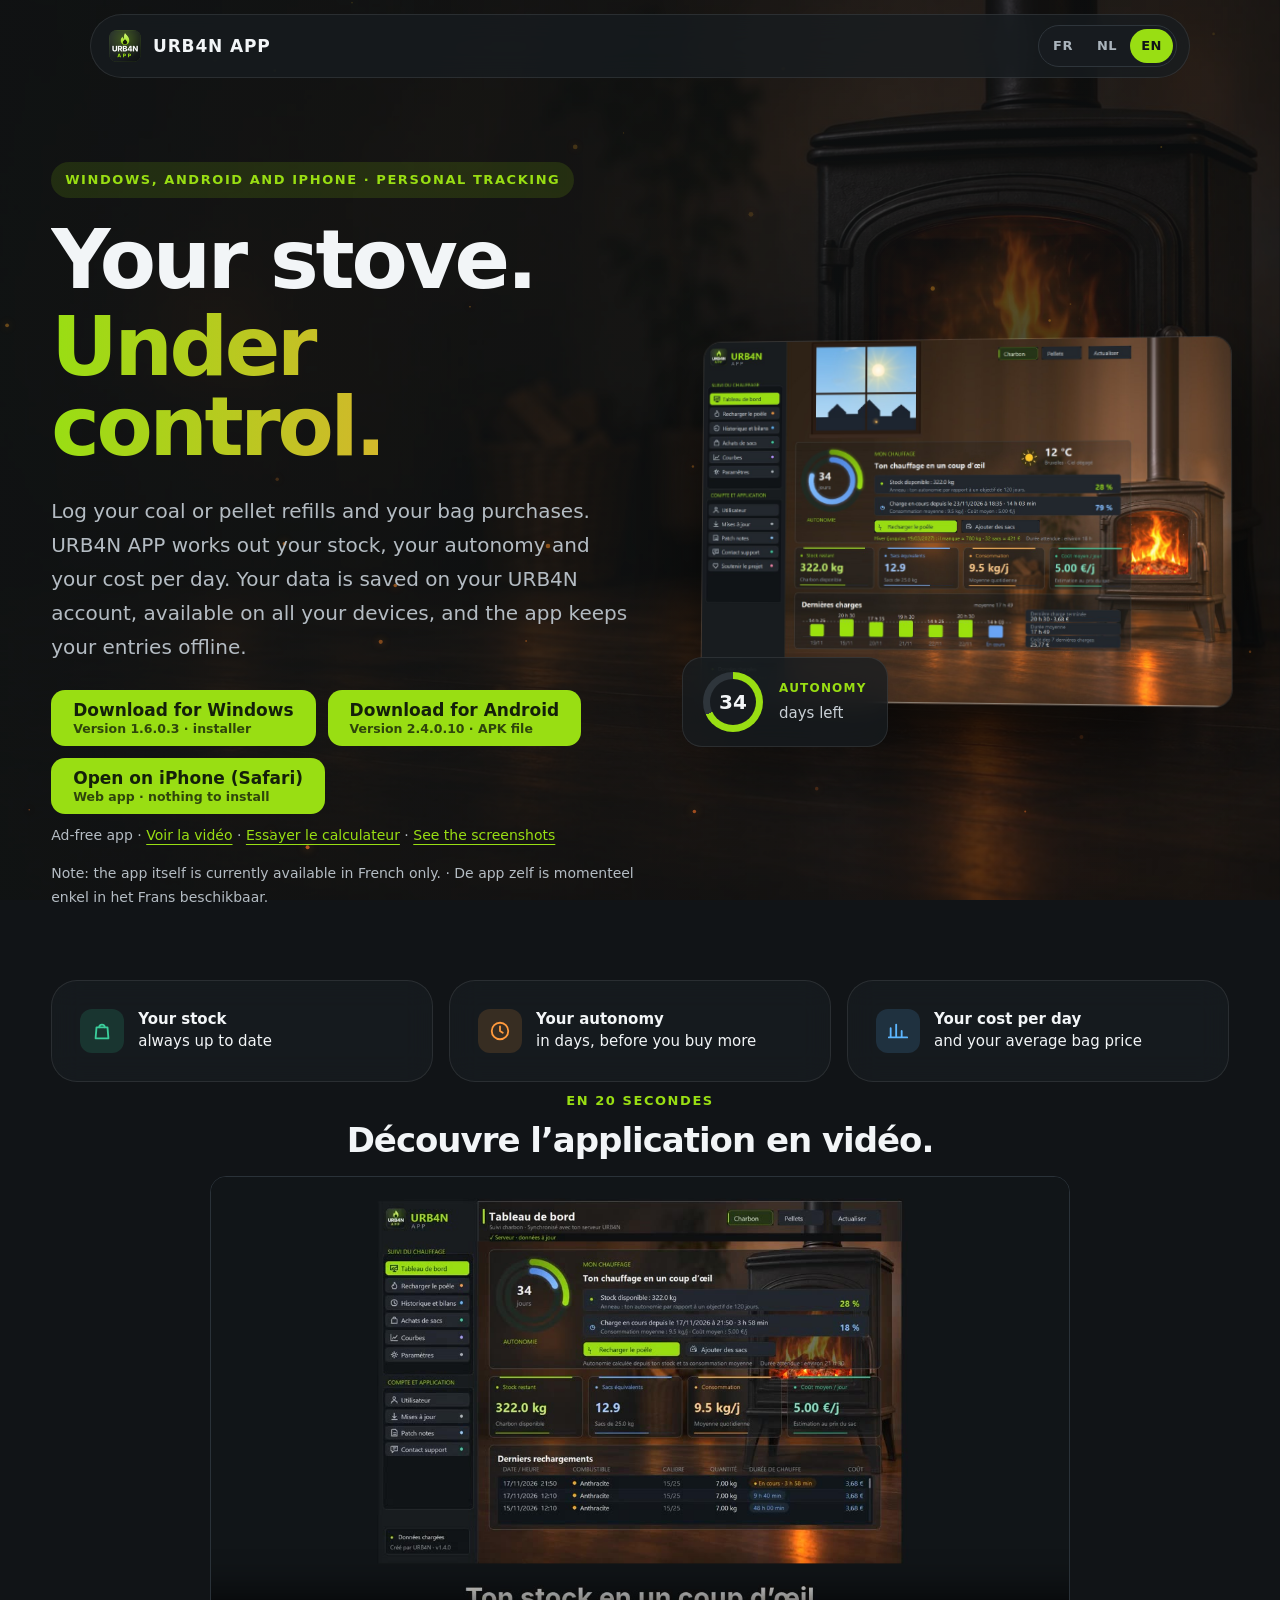
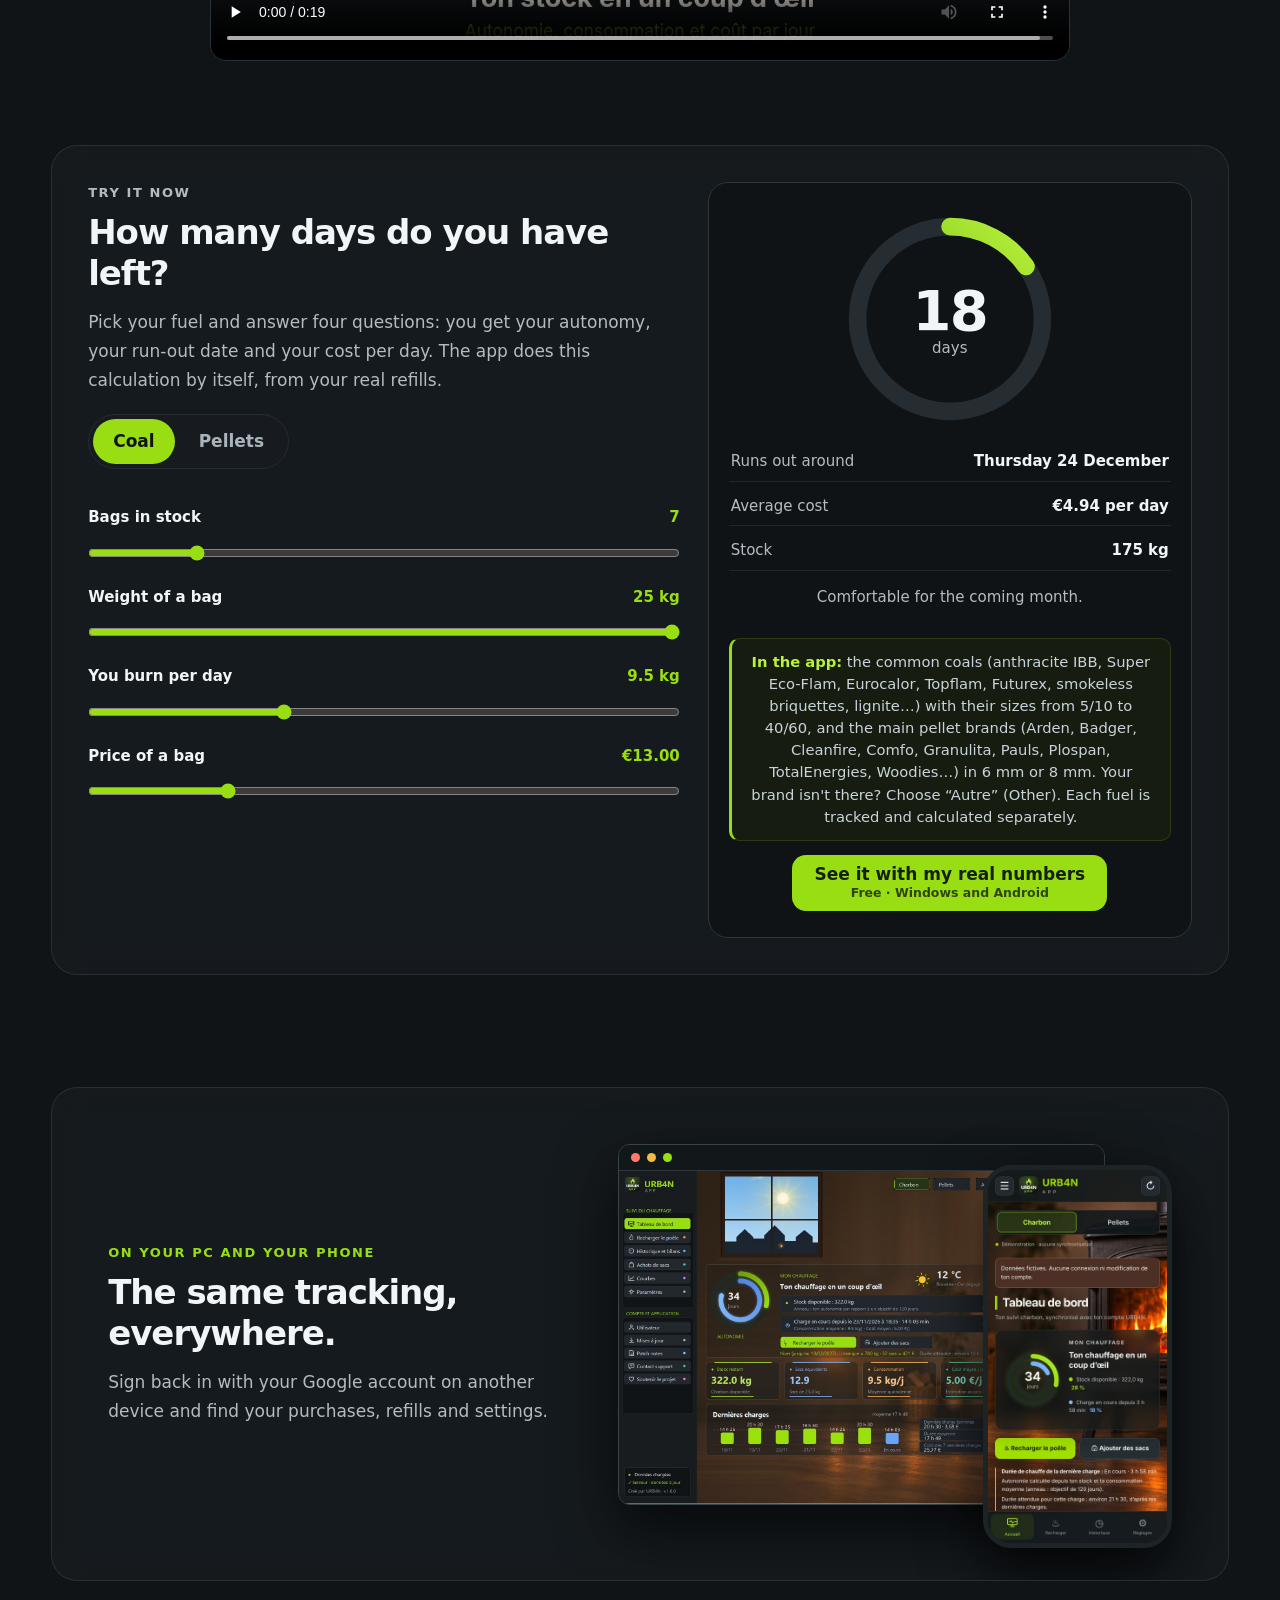
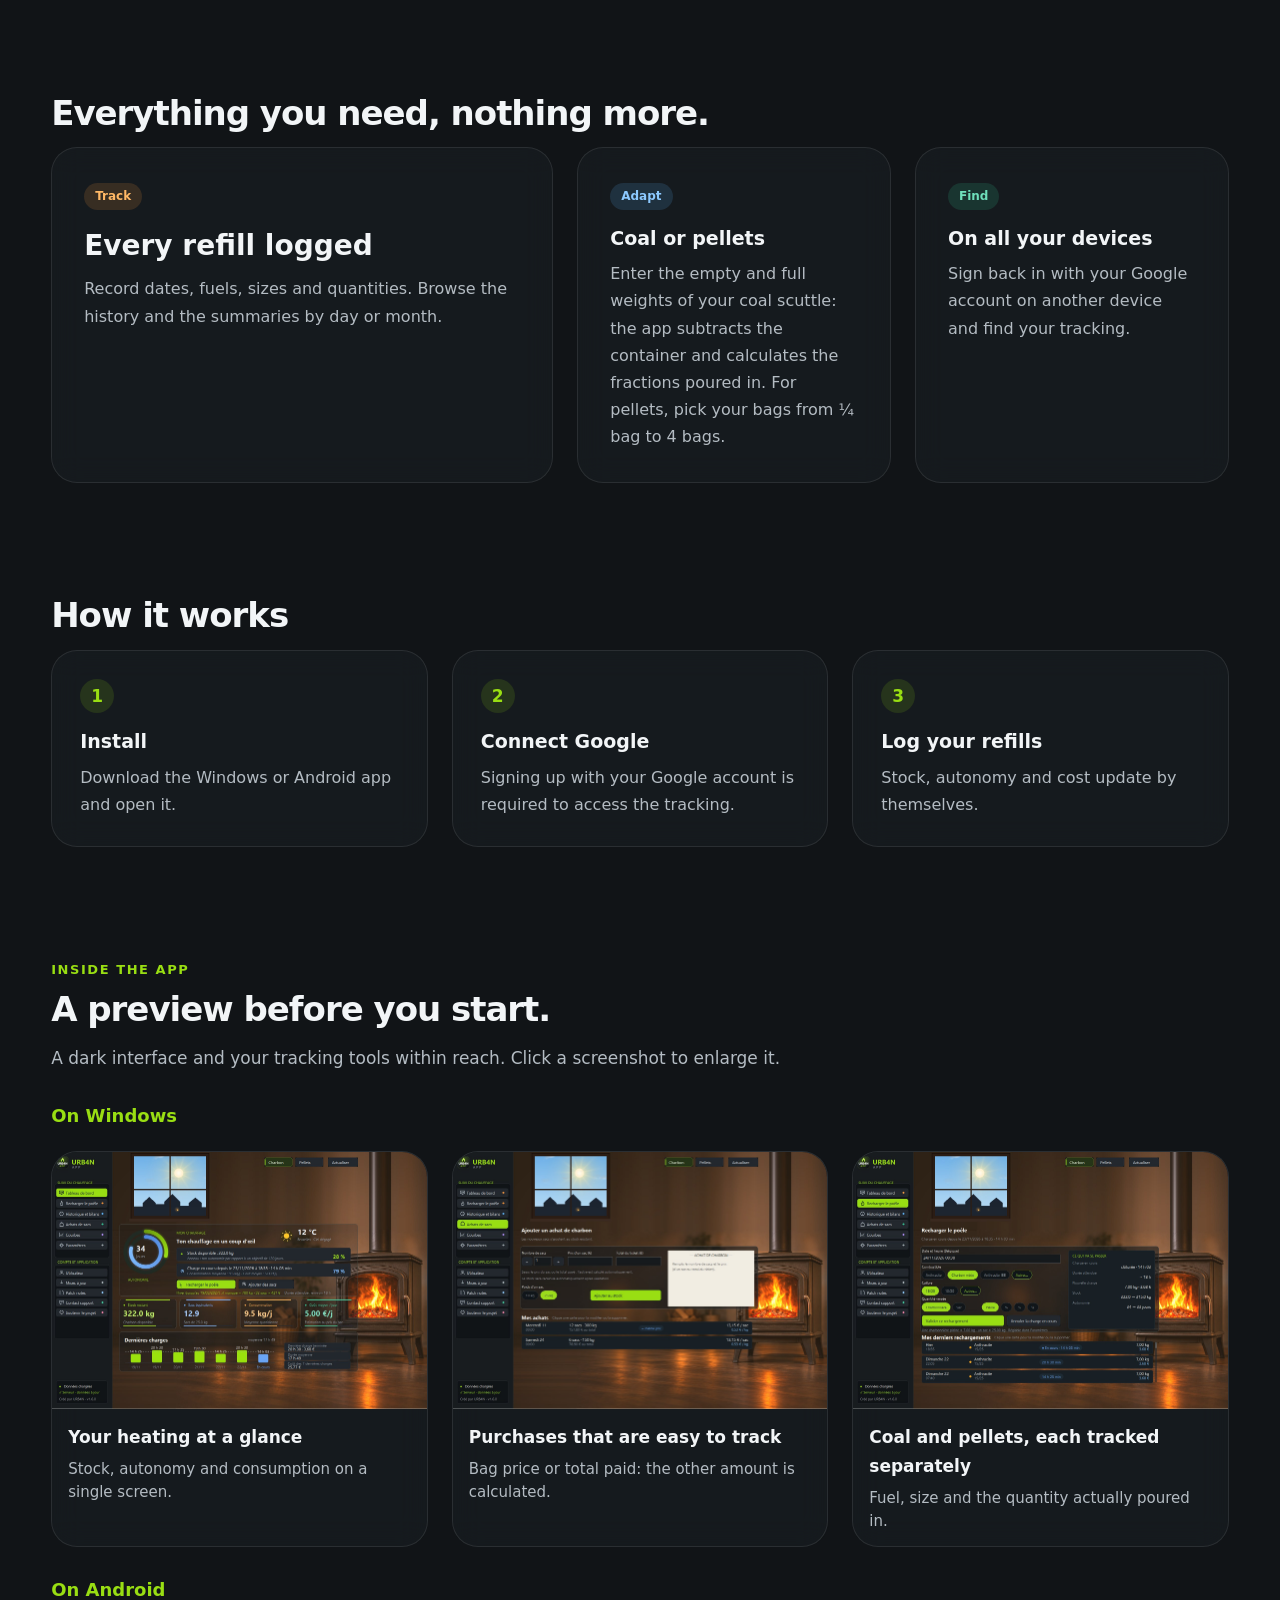
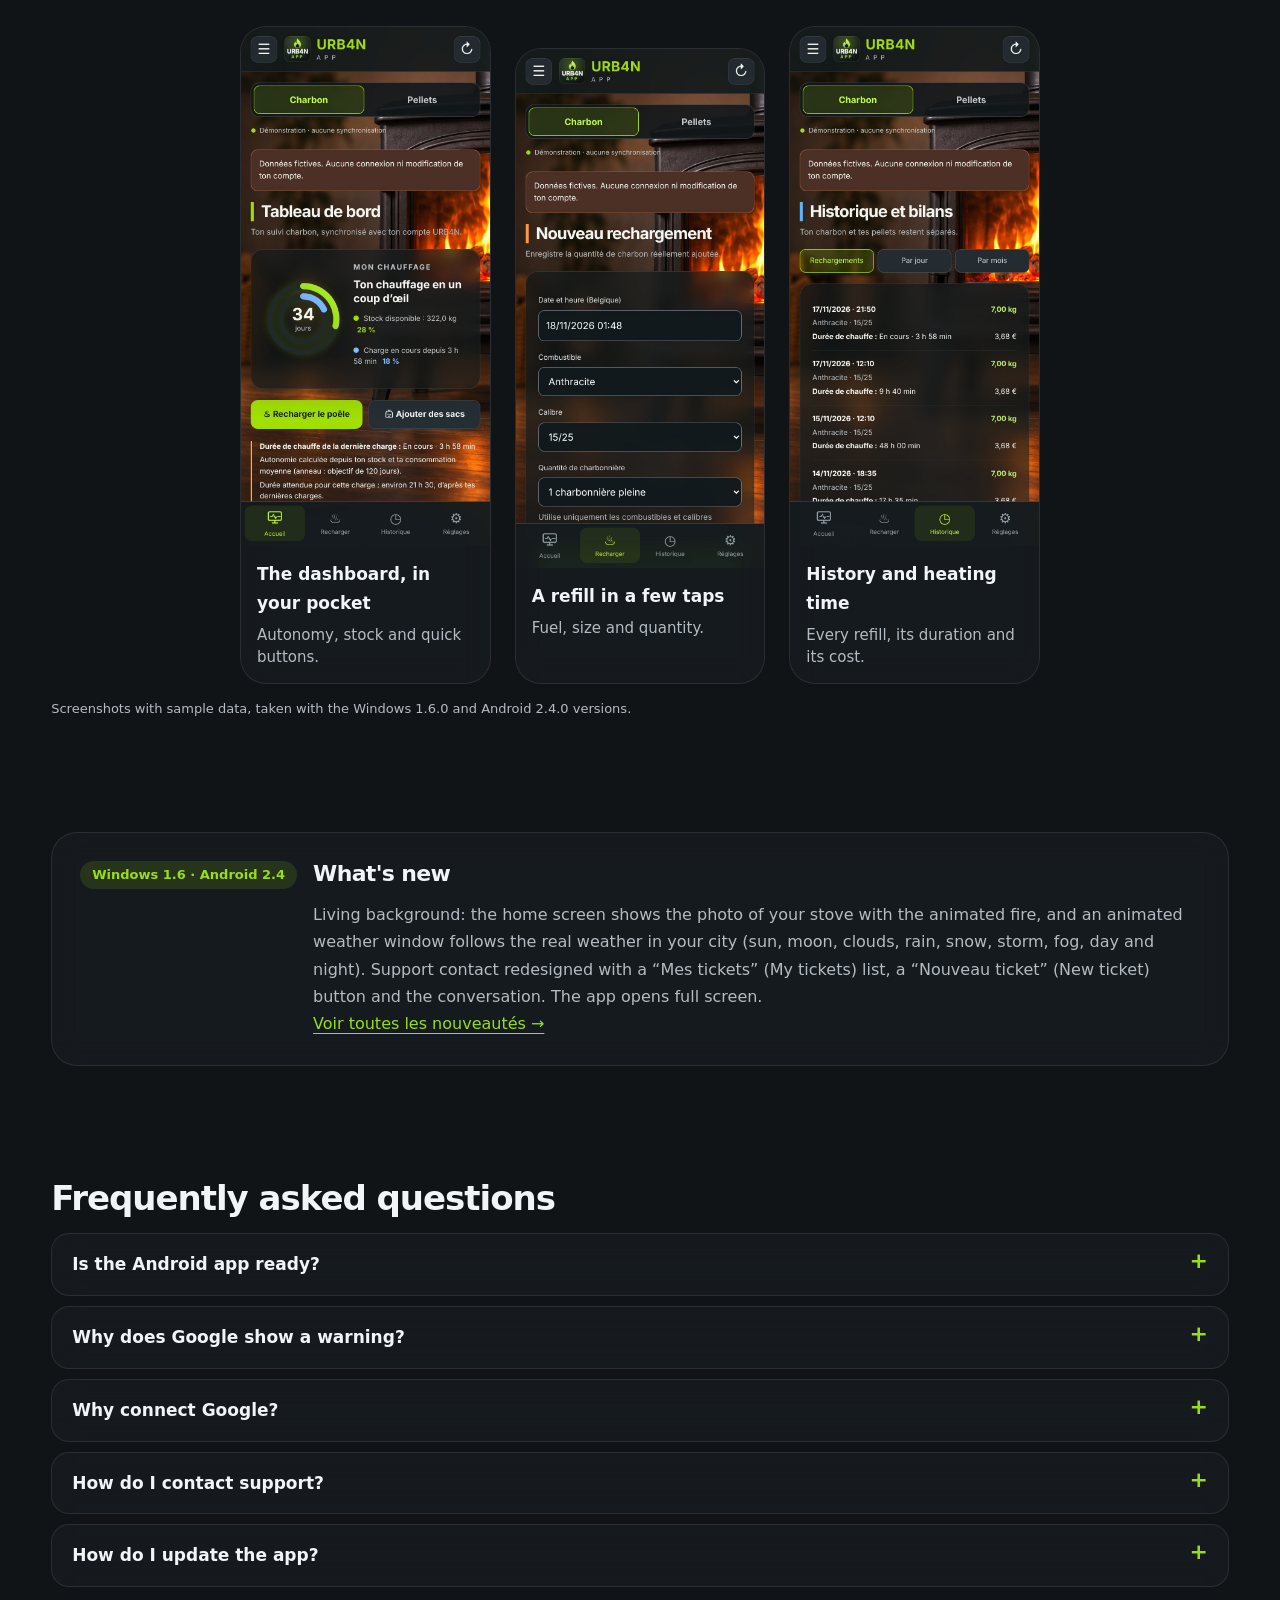
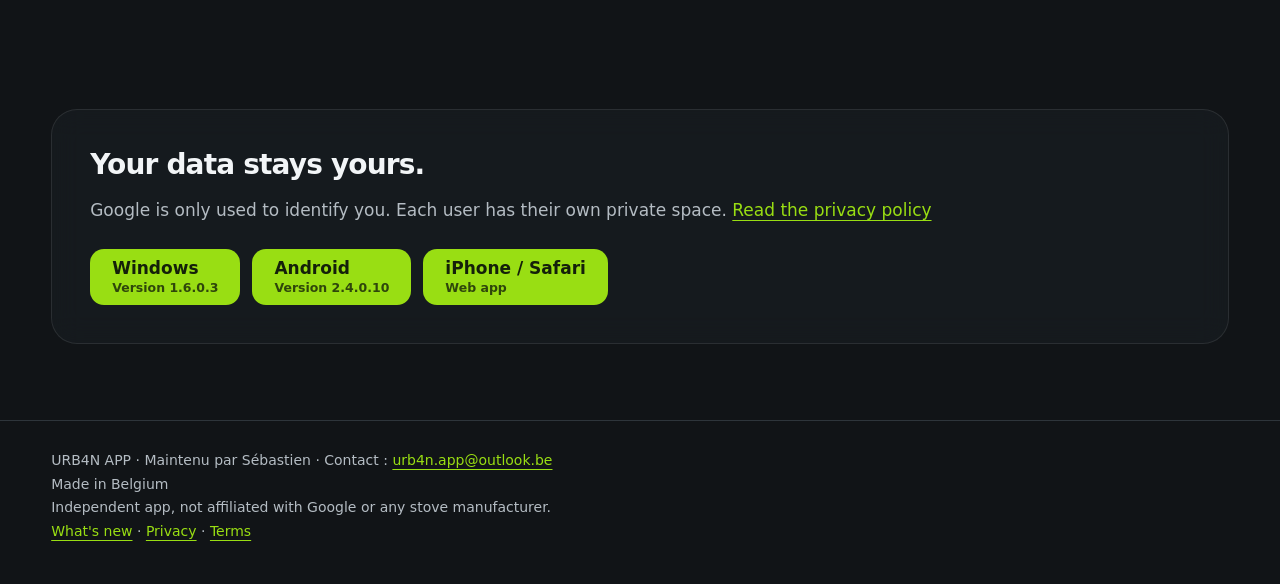
==== commit 7deebb21: "Site : version 1.6.0.3 et nouveautés Co-Authored-By: Claude Sonnet 5.5 <noreply@anthropic.com> Claud" ====
--- a/index.html
+++ b/index.html
@@ -36,7 +36,7 @@
 <h1>Ton poêle.<br>Sous contrôle.</h1>
 <p class="lede">Note tes rechargements de charbon ou de pellets et tes achats de sacs. URB4N APP calcule ton stock, ton autonomie et ton coût par jour. Tes données sont enregistrées sur ton compte URB4N, retrouvables sur tous tes appareils, et l’application garde ta saisie hors ligne.</p>
 <div class="actions" id="telecharger">
-<a class="button" href="https://github.com/realseb1502/urb4n-app-updates/releases/latest/download/URB4N-APP-Setup.exe">Télécharger pour Windows<small>Version 1.6.0.2 · installateur</small></a>
+<a class="button" href="https://github.com/realseb1502/urb4n-app-updates/releases/latest/download/URB4N-APP-Setup.exe">Télécharger pour Windows<small>Version 1.6.0.3 · installateur</small></a>
 <a class="button" href="https://github.com/realseb1502/urb4n-app-updates/releases/download/android-v2.4.0.10/URB4N-APP-Android-Beta.apk">Télécharger pour Android<small>Version 2.4.0.10 · fichier APK</small></a>
 <a class="button" href="app/">Ouvrir sur iPhone (Safari)<small>Application web · sans installation</small></a>
 </div>
@@ -188,7 +188,7 @@
 <div><h2 id="t-title">Tes données restent à toi.</h2>
 <p>Google sert uniquement à t’identifier. Chaque utilisateur a son propre espace privé. <a href="confidentialite.html">Lire la confidentialité</a></p></div>
 <div class="actions">
-<a class="button" href="https://github.com/realseb1502/urb4n-app-updates/releases/latest/download/URB4N-APP-Setup.exe">Windows<small>Version 1.6.0.2</small></a>
+<a class="button" href="https://github.com/realseb1502/urb4n-app-updates/releases/latest/download/URB4N-APP-Setup.exe">Windows<small>Version 1.6.0.3</small></a>
 <a class="button" href="https://github.com/realseb1502/urb4n-app-updates/releases/download/android-v2.4.0.10/URB4N-APP-Android-Beta.apk">Android<small>Version 2.4.0.10</small></a>
 <a class="button" href="app/">iPhone / Safari<small>Application web</small></a>
 </div>
